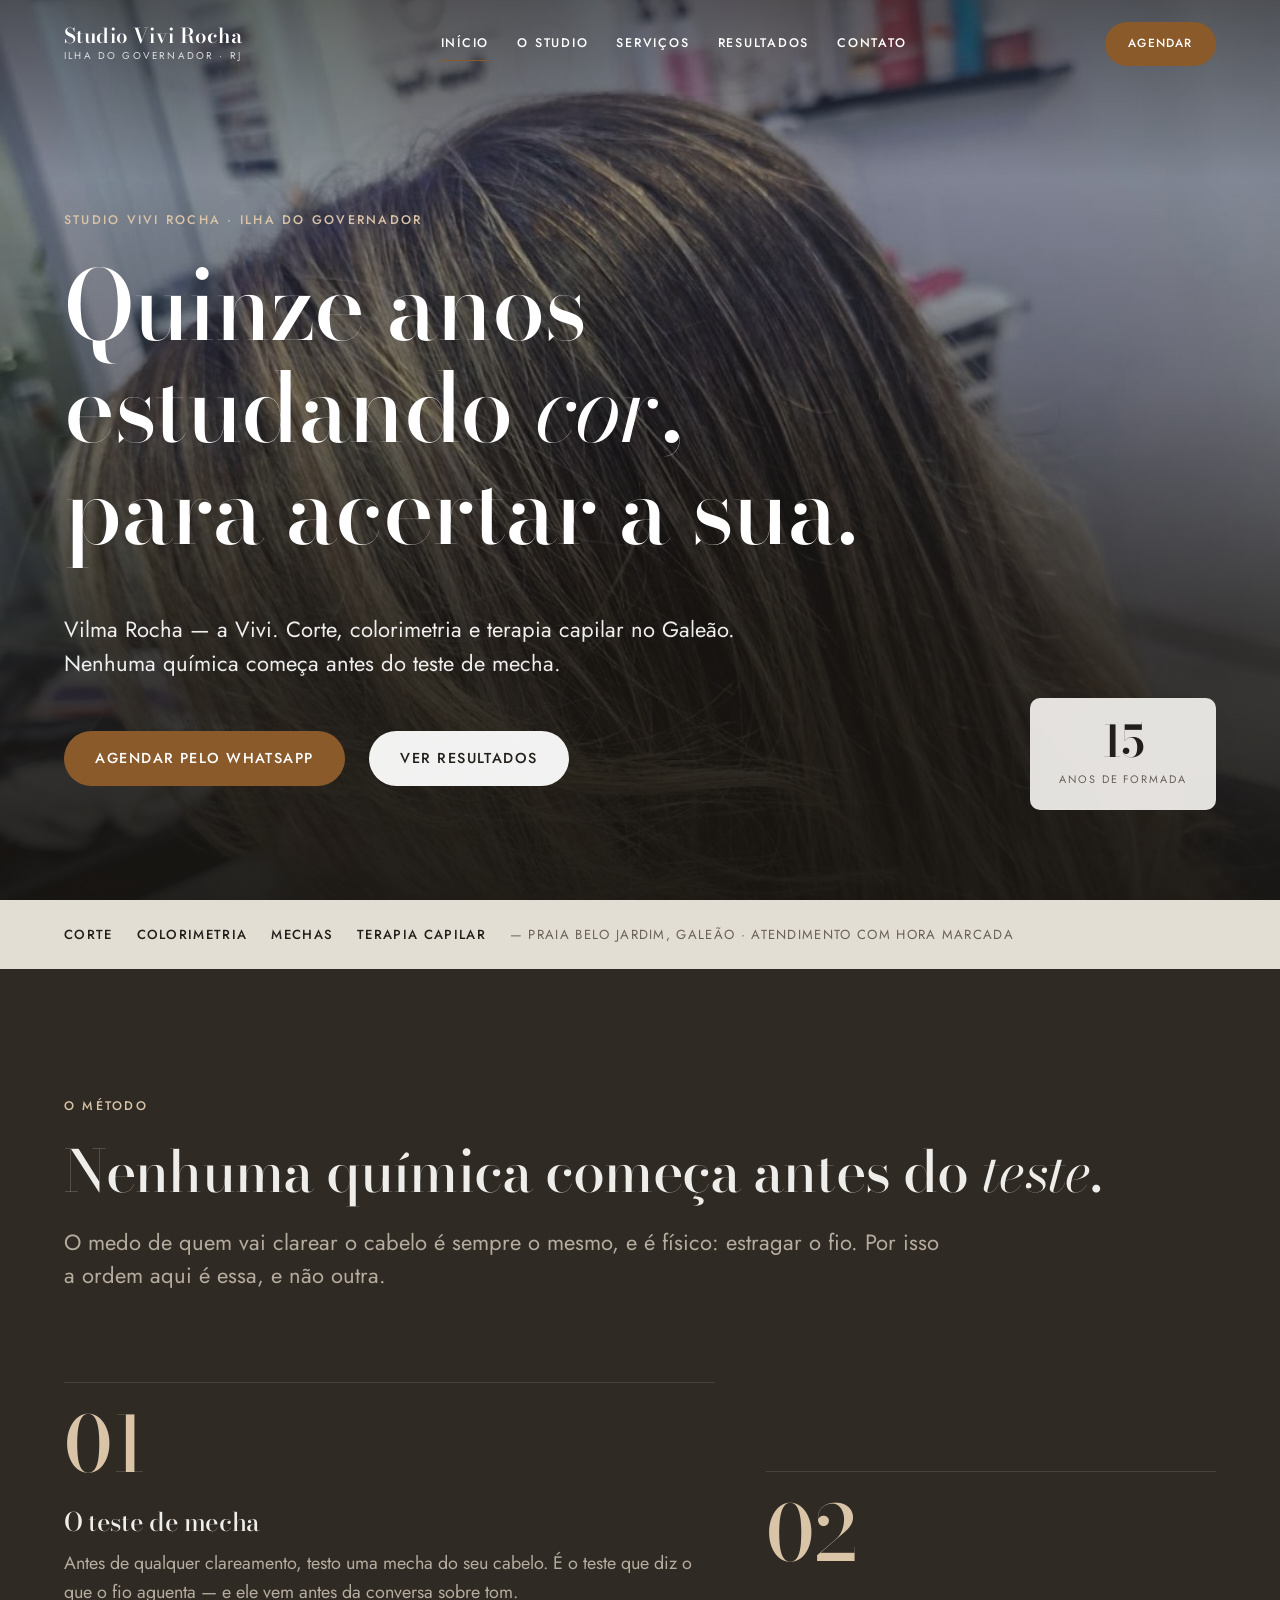
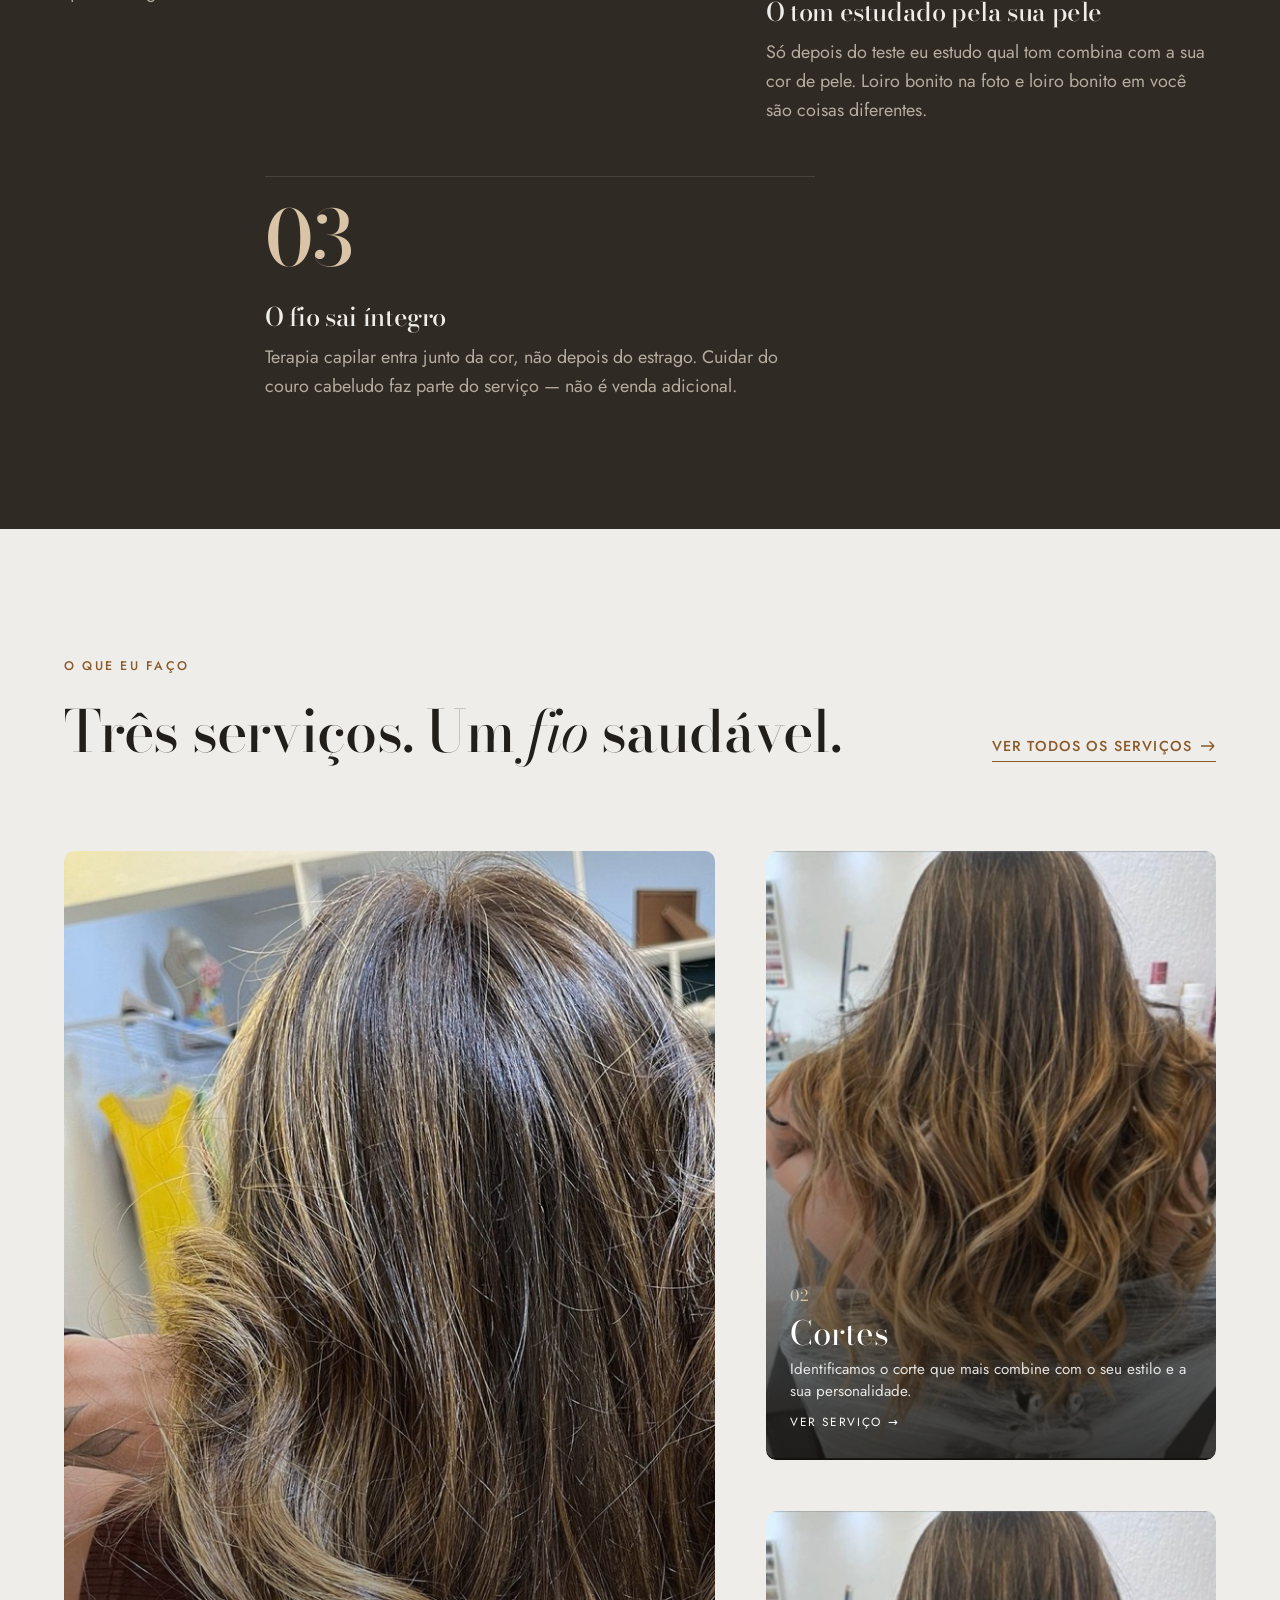
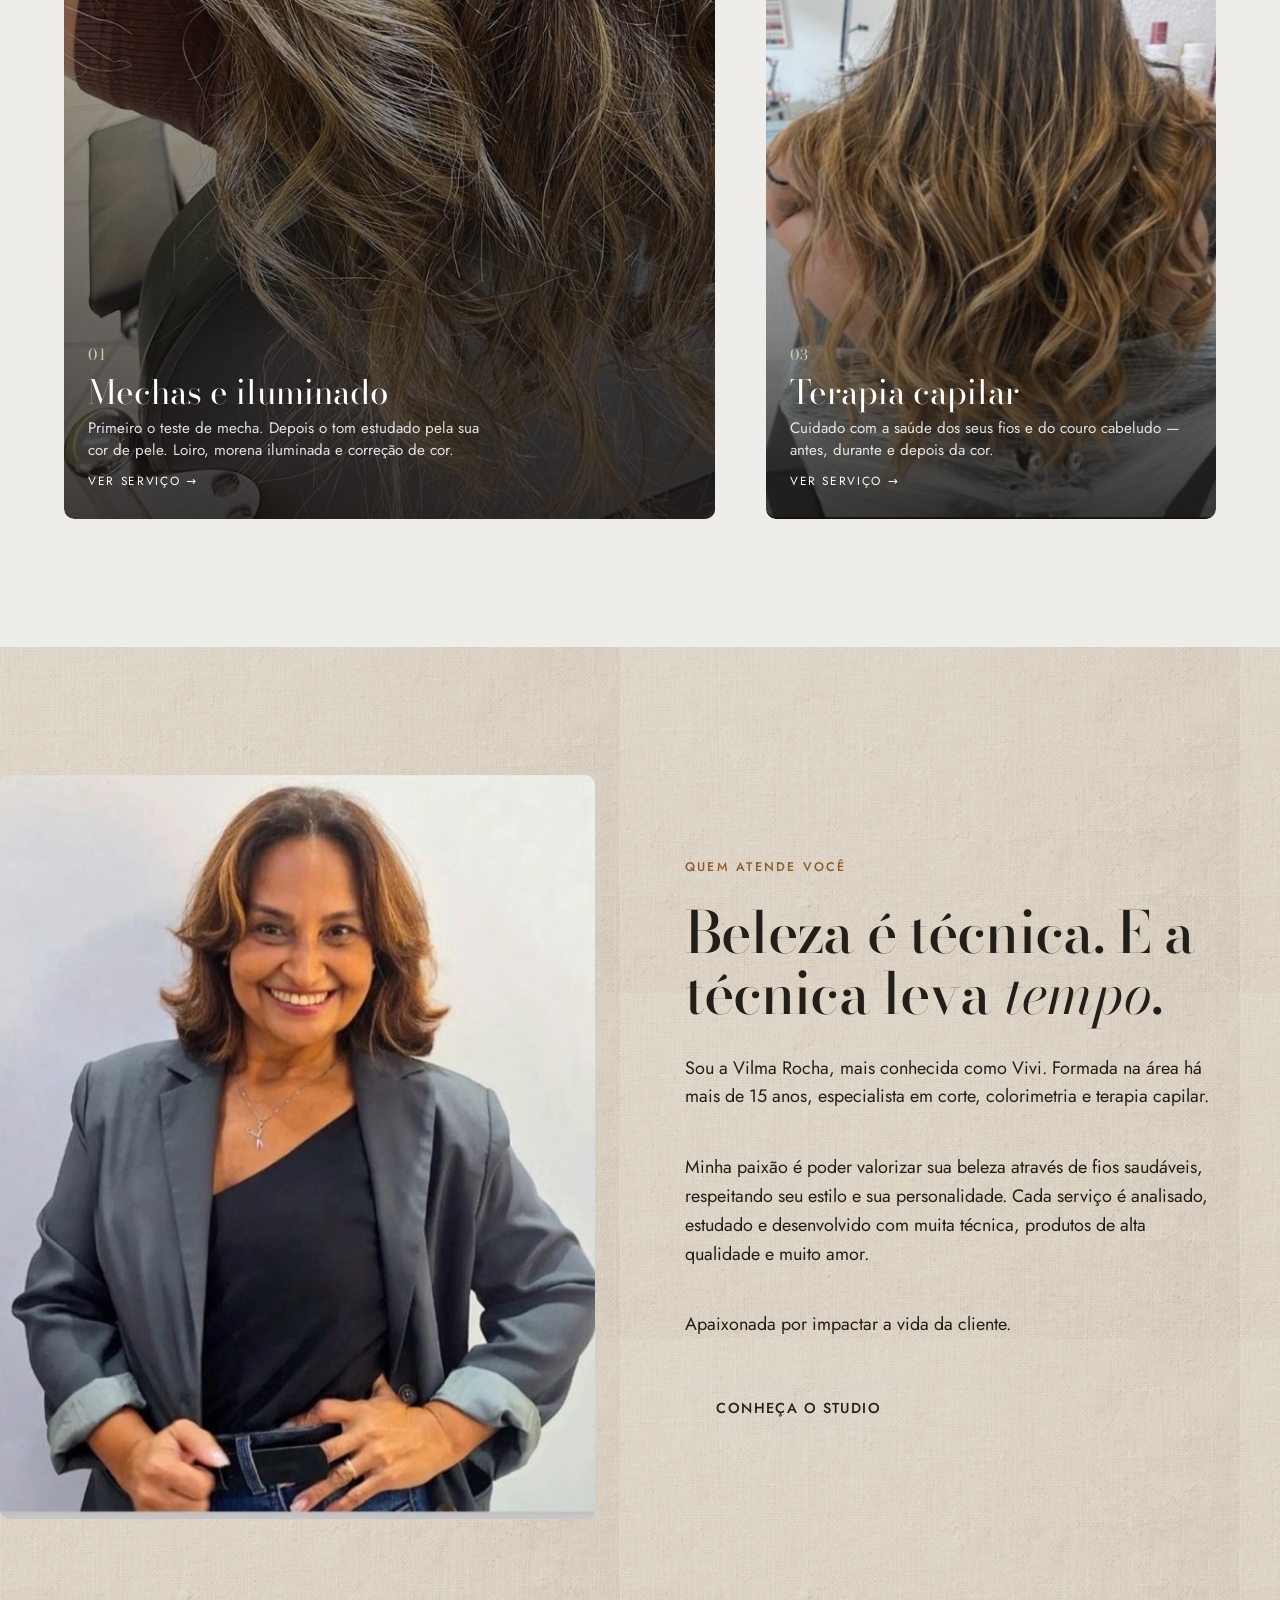
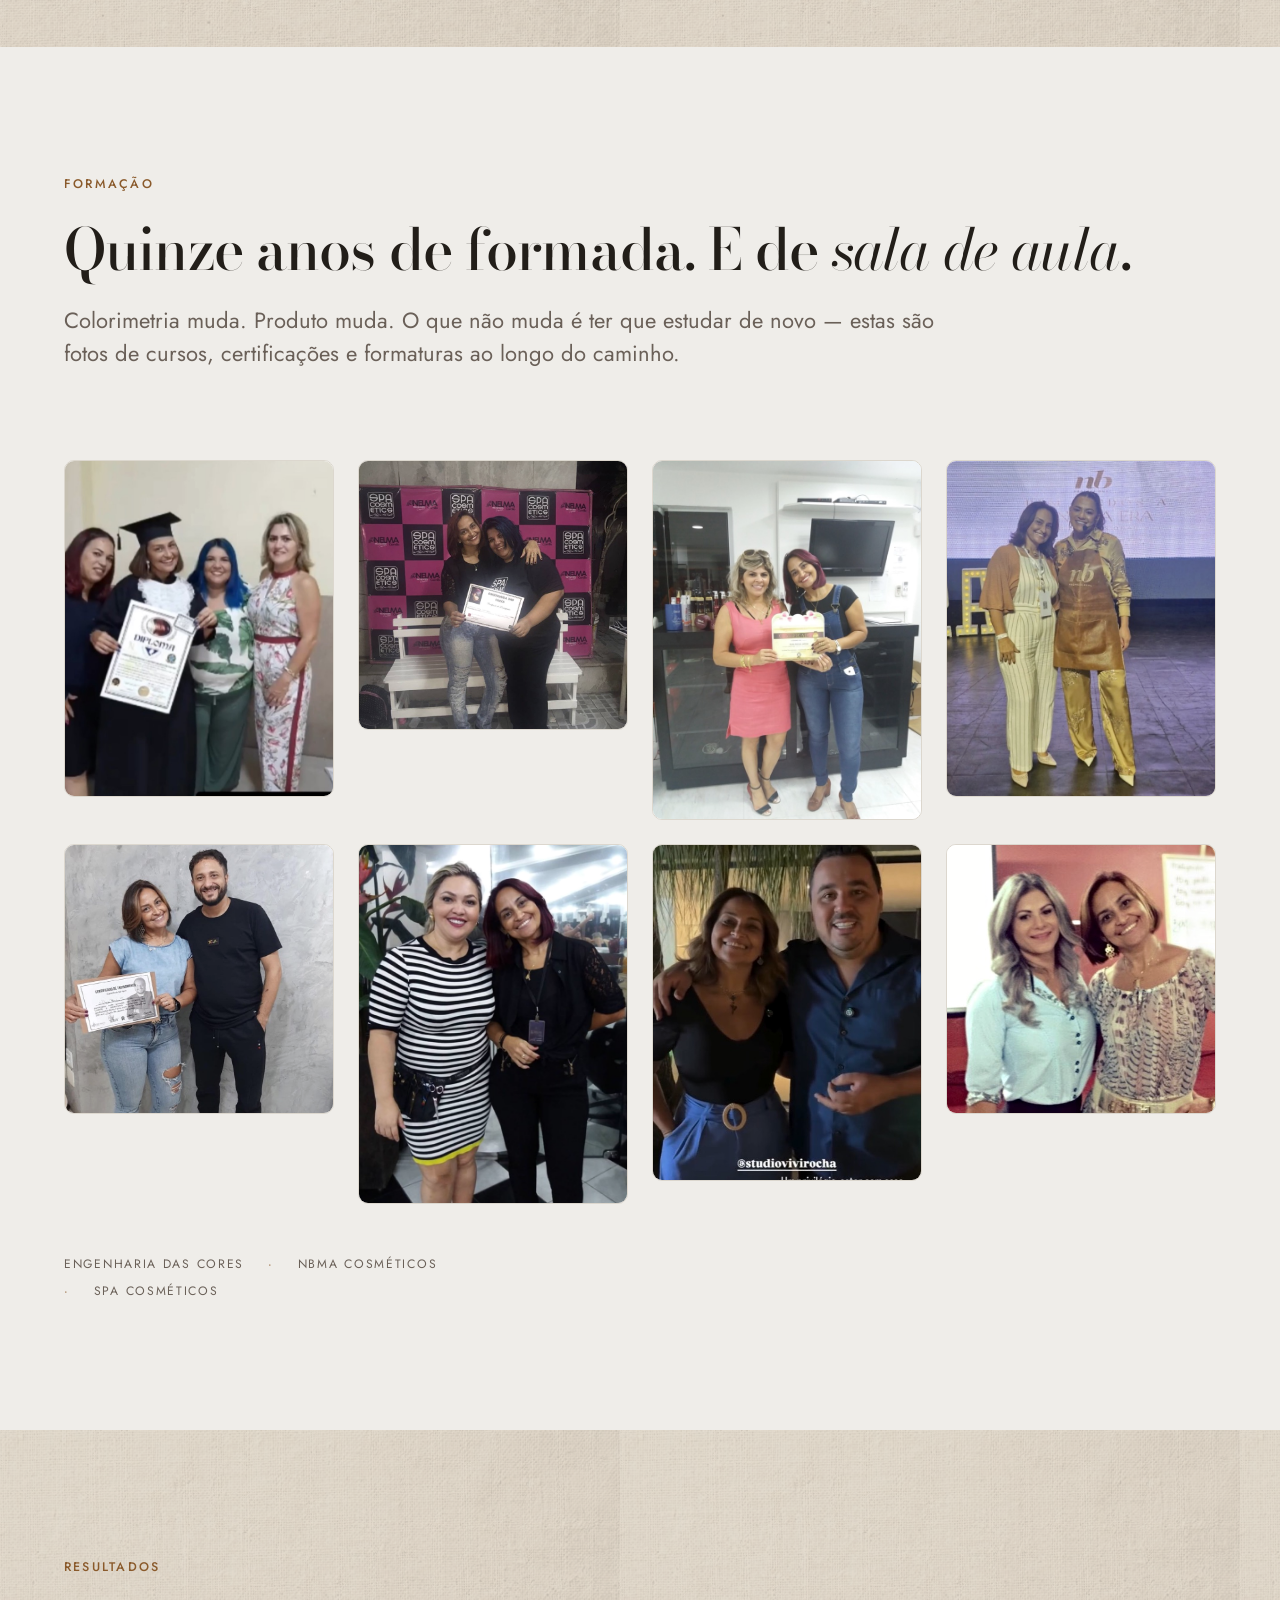
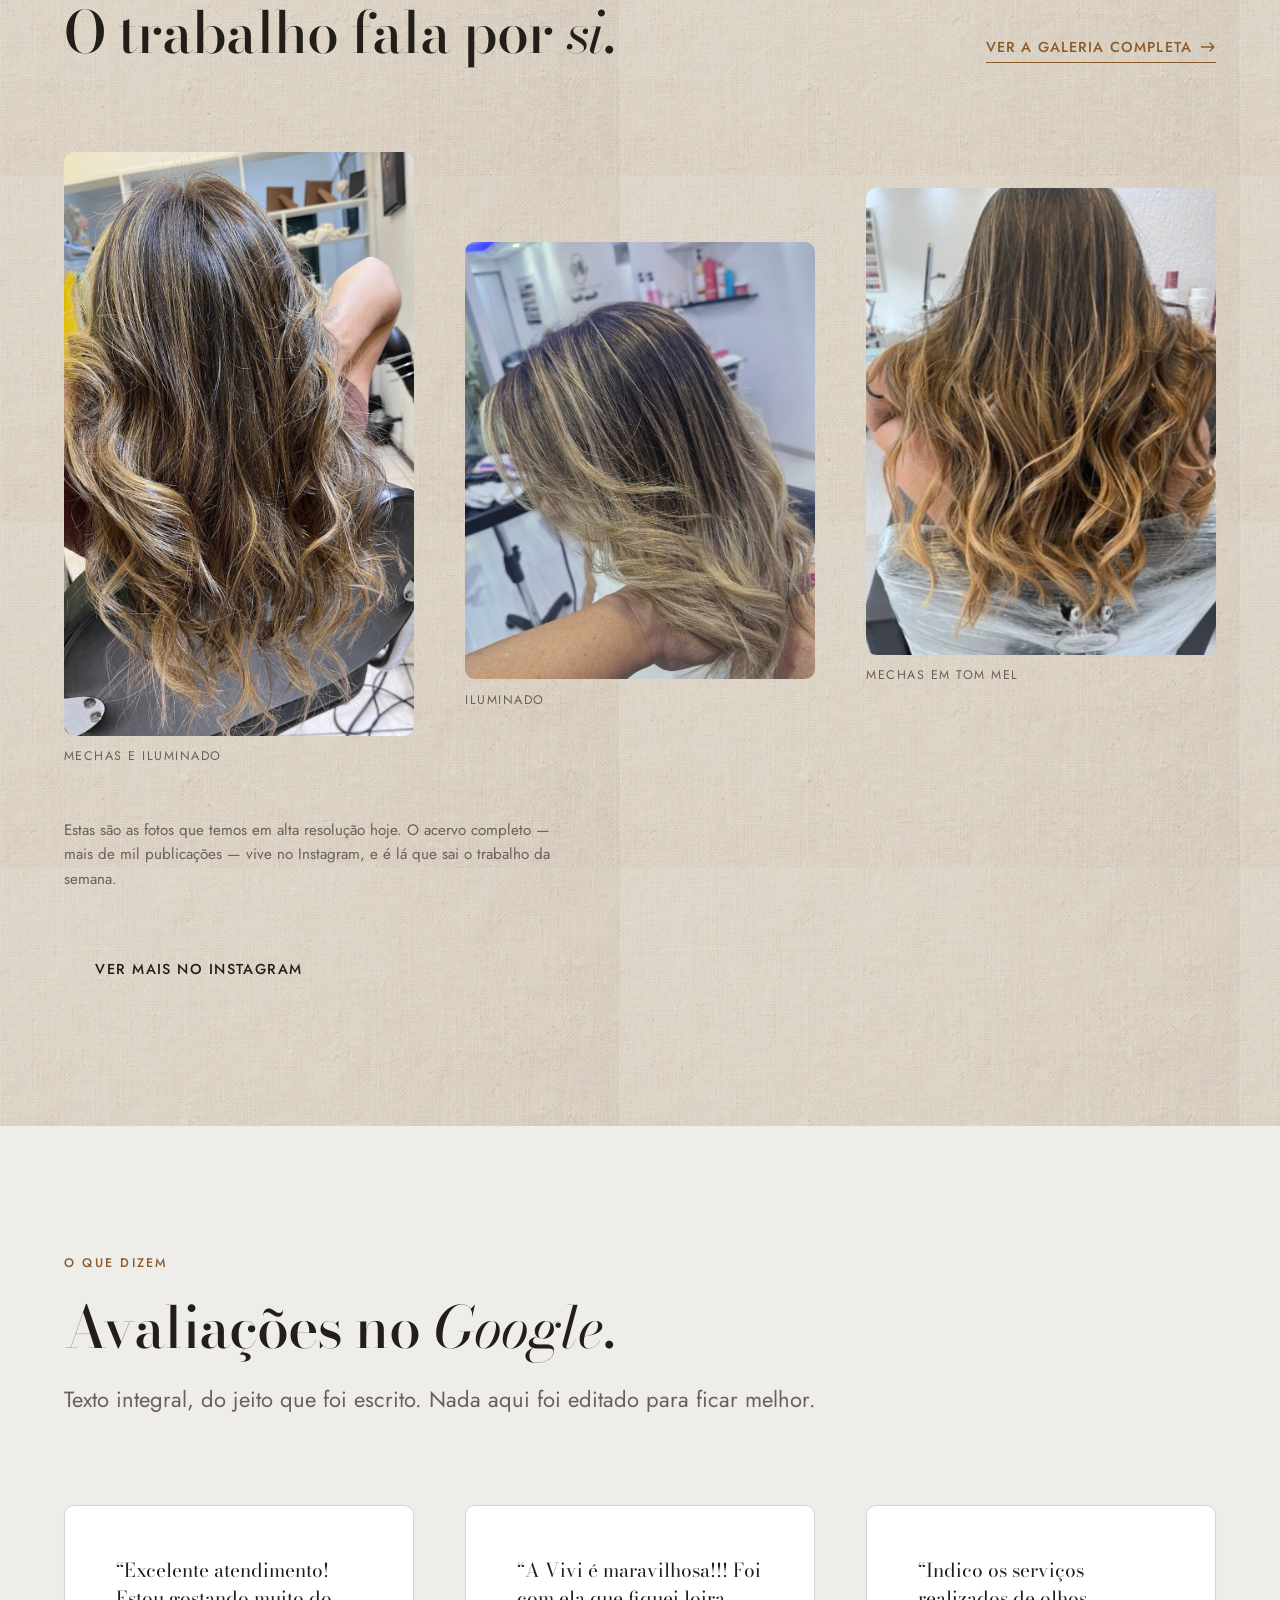
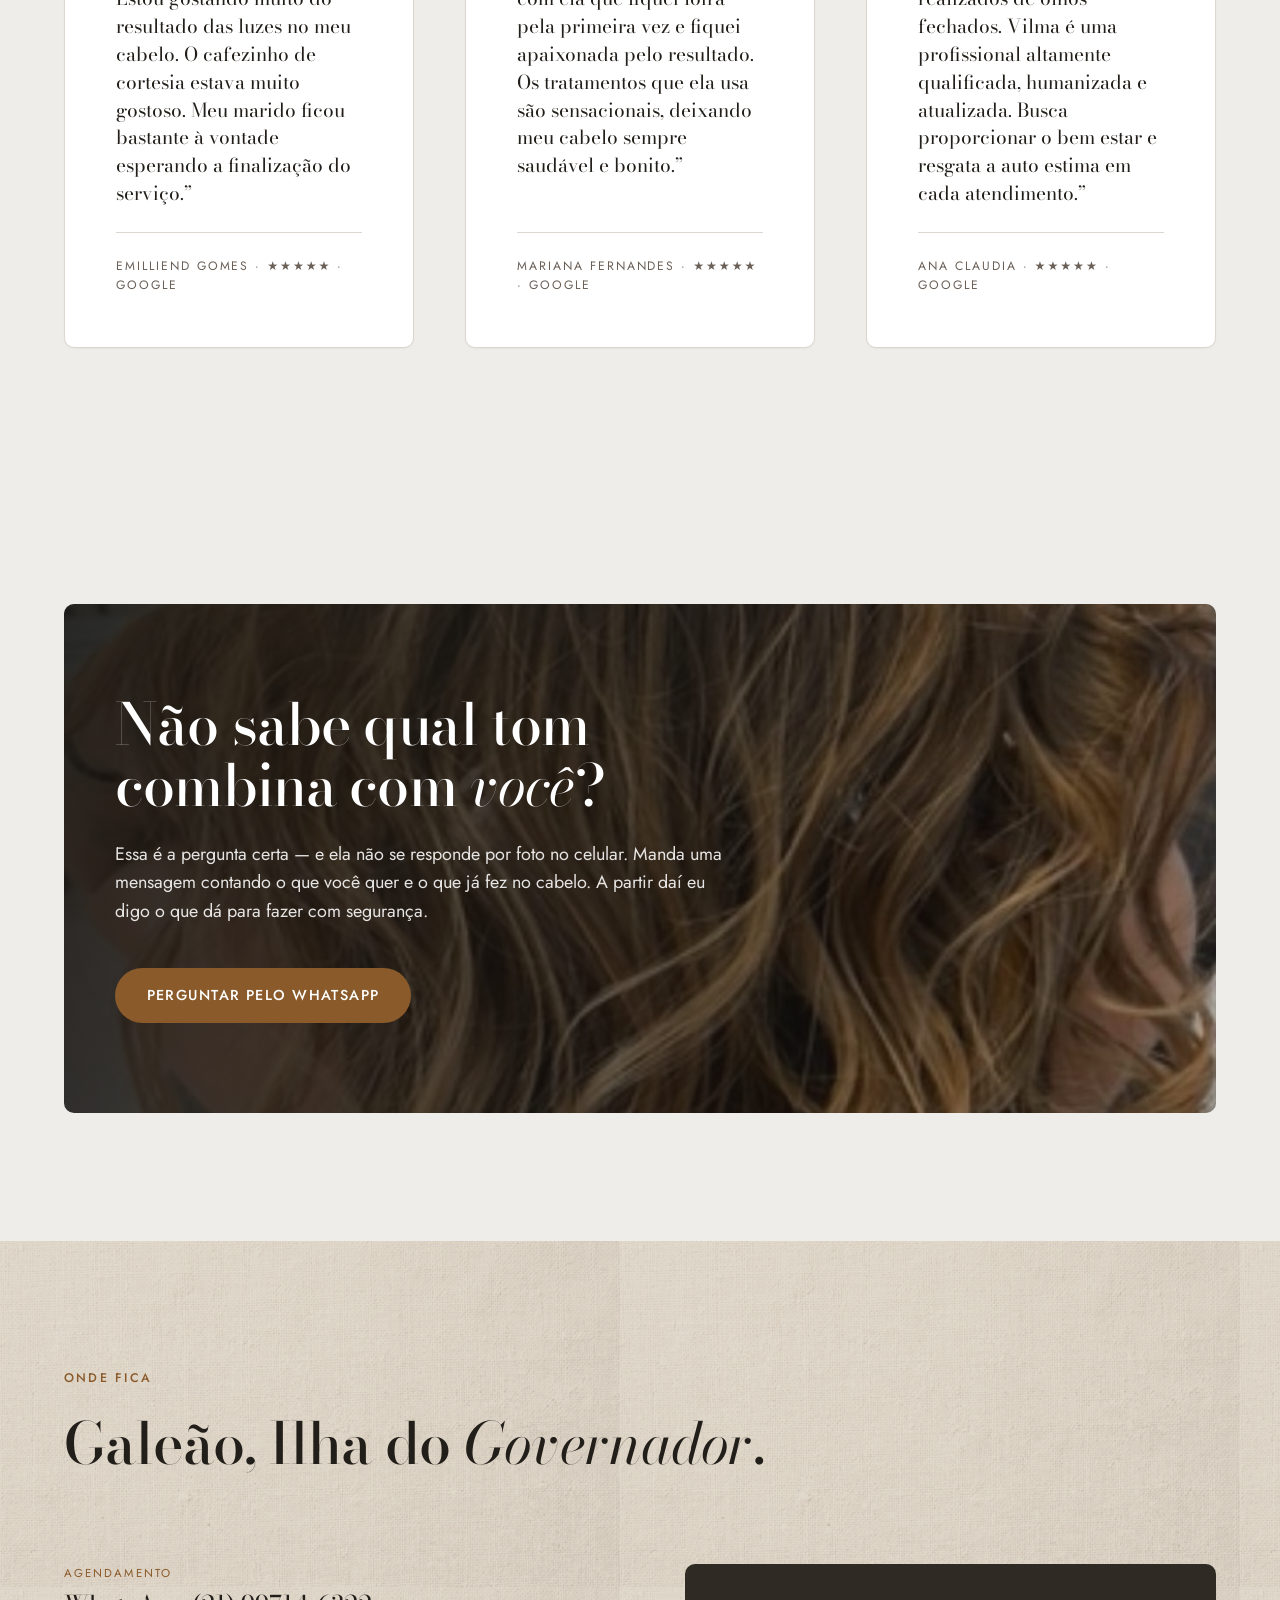
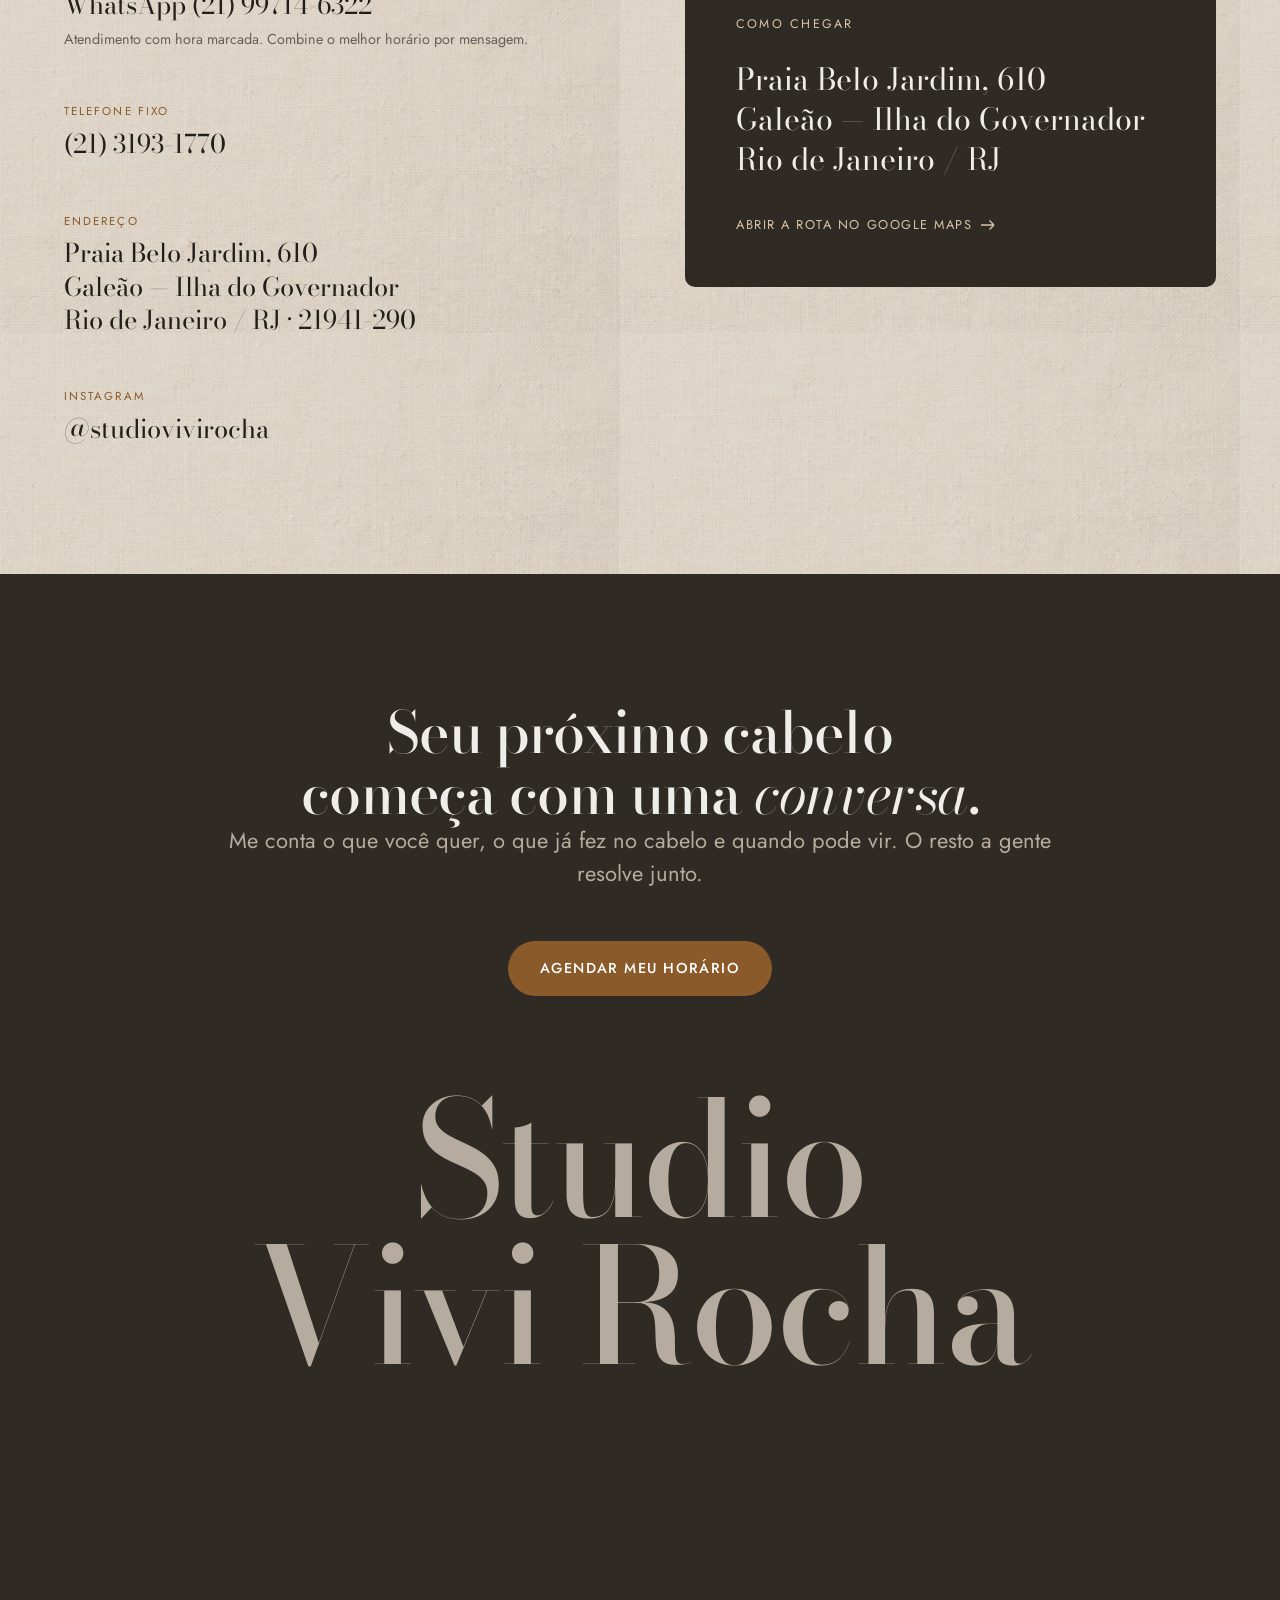
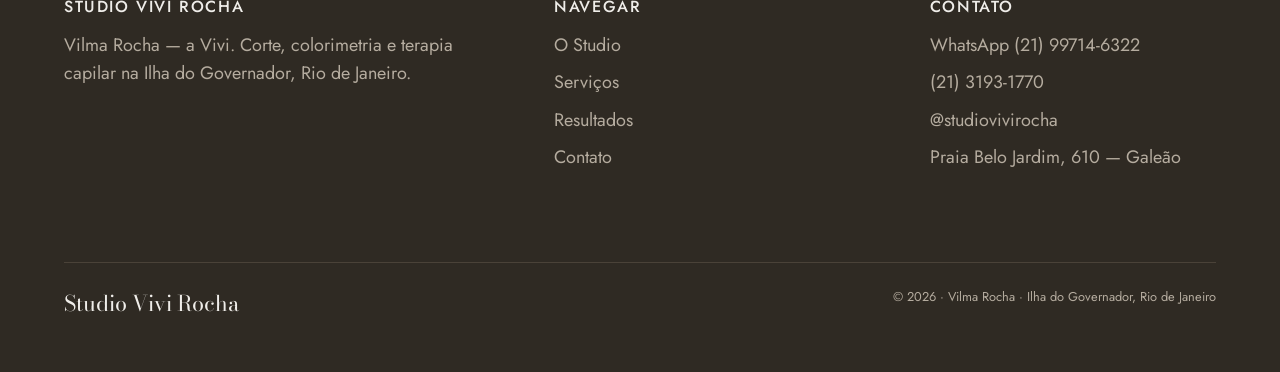
==== index.html @ e12a4ca5 "Site do Studio Vivi Rocha Site multipágina para Vilma "Vivi" Rocha, cabeleireira na Ilha do Governad" ====
<!DOCTYPE html>
<html lang="pt-BR">
<head>
<meta charset="utf-8">
<meta name="viewport" content="width=device-width, initial-scale=1">
<meta name="robots" content="noindex, nofollow"><!-- PRÉVIA: remover quando o endereço for confirmado e o domínio final estiver de pé -->
<title>Studio Vivi Rocha — Cabeleireira na Ilha do Governador, Rio de Janeiro</title>
<meta name="description" content="Vilma Rocha, a Vivi: quinze anos em corte, colorimetria e terapia capilar no Galeão, Ilha do Governador. Nenhuma química começa antes do teste de mecha. Agende pelo WhatsApp.">
<link rel="canonical" href="https://studiovivirocha.com.br/">

<meta property="og:type" content="website">
<meta property="og:locale" content="pt_BR">
<meta property="og:site_name" content="Studio Vivi Rocha">
<meta property="og:title" content="Studio Vivi Rocha — Cabeleireira na Ilha do Governador">
<meta property="og:description" content="Quinze anos estudando cor, para acertar a sua. Corte, colorimetria e terapia capilar no Galeão.">
<meta property="og:url" content="https://studiovivirocha.com.br/">
<meta property="og:image" content="https://studiovivirocha.com.br/assets/img/trabalhos/b.jpg">
<meta name="twitter:card" content="summary_large_image">
<meta name="twitter:title" content="Studio Vivi Rocha — Cabeleireira na Ilha do Governador">
<meta name="twitter:description" content="Quinze anos estudando cor, para acertar a sua.">
<meta name="twitter:image" content="https://studiovivirocha.com.br/assets/img/trabalhos/b.jpg">
<meta name="theme-color" content="#EFEDE9">

<link rel="preconnect" href="https://fonts.googleapis.com">
<link rel="preconnect" href="https://fonts.gstatic.com" crossorigin>
<link rel="stylesheet" href="assets/css/style.css">

<script type="application/ld+json">
{
  "@context": "https://schema.org",
  "@type": "HairSalon",
  "name": "Studio Vivi Rocha",
  "alternateName": "Vilma Rocha Cabeleireira",
  "url": "https://studiovivirocha.com.br/",
  "image": "https://studiovivirocha.com.br/assets/img/trabalhos/b.jpg",
  "telephone": "+5521997146322",
  "priceRange": "$$",
  "address": {
    "@type": "PostalAddress",
    "streetAddress": "Praia Belo Jardim, 610",
    "addressLocality": "Galeão, Ilha do Governador",
    "addressRegion": "RJ",
    "postalCode": "21941-290",
    "addressCountry": "BR"
  },
  "areaServed": { "@type": "Place", "name": "Ilha do Governador, Rio de Janeiro" },
  "sameAs": [
    "https://www.instagram.com/studiovivirocha/",
    "https://www.facebook.com/vilmajardim03/"
  ],
  "founder": {
    "@type": "Person",
    "name": "Vilma Rocha",
    "alternateName": "Vivi Rocha",
    "jobTitle": "Cabeleireira",
    "knowsAbout": ["Colorimetria", "Mechas", "Corte de cabelo", "Terapia capilar"]
  },
  "makesOffer": [
    { "@type": "Offer", "itemOffered": { "@type": "Service", "name": "Mechas e iluminado" } },
    { "@type": "Offer", "itemOffered": { "@type": "Service", "name": "Cortes" } },
    { "@type": "Offer", "itemOffered": { "@type": "Service", "name": "Terapia capilar" } }
  ]
}
</script>
</head>
<body class="tem-hero">
<a class="pular-para-conteudo" href="#conteudo">Pular para o conteúdo</a>

<!-- ===== HEADER — transparente sobre o hero, sólido no scroll ===== -->
<header class="cabecalho" id="cabecalho">
  <div class="cabecalho__interno">
    <a class="marca" href="index.html">
      <span class="marca__nome">Studio Vivi Rocha</span>
      <span class="marca__local">Ilha do Governador · RJ</span>
    </a>
    <nav class="menu" aria-label="Principal">
      <a class="menu__link" href="index.html" aria-current="page">Início</a>
      <a class="menu__link" href="sobre.html">O Studio</a>
      <a class="menu__link" href="servicos.html">Serviços</a>
      <a class="menu__link" href="resultados.html">Resultados</a>
      <a class="menu__link" href="contato.html">Contato</a>
    </nav>
    <a class="btn btn--primario cabecalho__cta" href="https://wa.me/5521997146322?text=Oi%2C%20Vivi!%20Vim%20pelo%20site%20e%20quero%20agendar%20um%20hor%C3%A1rio." target="_blank" rel="noopener" data-agendar>Agendar</a>
    <button class="hamburguer" id="hamburguer" aria-expanded="false" aria-controls="painel" aria-label="Abrir menu">
      <span></span><span></span><span></span>
    </button>
  </div>
</header>

<div class="painel" id="painel" hidden>
  <nav class="painel__nav" aria-label="Menu">
    <a class="painel__link" href="index.html" aria-current="page">Início</a>
    <a class="painel__link" href="sobre.html">O Studio</a>
    <a class="painel__link" href="servicos.html">Serviços</a>
    <a class="painel__link" href="resultados.html">Resultados</a>
    <a class="painel__link" href="contato.html">Contato</a>
  </nav>
  <div class="painel__rodape">
    <p class="painel__contato">Praia Belo Jardim, 610 — Galeão<br>Ilha do Governador, Rio de Janeiro</p>
    <a class="btn btn--primario" href="https://wa.me/5521997146322?text=Oi%2C%20Vivi!%20Vim%20pelo%20site%20e%20quero%20agendar%20um%20hor%C3%A1rio." target="_blank" rel="noopener" data-agendar>Agendar pelo WhatsApp</a>
  </div>
</div>

<main id="conteudo">

  <!-- ===== 02 · HERO DE SANGRIA TOTAL ===== -->
  <section class="hero">
    <div class="hero__fundo">
      <img src="assets/img/trabalhos/b.jpg" alt="Cabelo com mechas iluminadas feitas no Studio Vivi Rocha" width="1050" height="1400" fetchpriority="high" decoding="async">
    </div>
    <div class="hero__veu" aria-hidden="true"></div>
    <div class="container hero__conteudo">
      <p class="eyebrow rv">Studio Vivi Rocha · Ilha do Governador</p>
      <h1 class="rv rv-d1">Quinze anos estudando <em>cor</em>, para acertar a sua.</h1>
      <p class="hero__sub rv rv-d2">Vilma Rocha — a Vivi. Corte, colorimetria e terapia capilar no Galeão. Nenhuma química começa antes do teste de mecha.</p>
      <div class="acoes rv rv-d3">
        <a class="btn btn--primario" href="https://wa.me/5521997146322?text=Oi%2C%20Vivi!%20Vim%20pelo%20site%20e%20quero%20agendar%20um%20hor%C3%A1rio." target="_blank" rel="noopener" data-agendar>Agendar pelo WhatsApp</a>
        <a class="btn btn--sobre-foto" href="#resultados">Ver resultados</a>
      </div>
    </div>
    <div class="cartao-dado rv rv-d3">
      <div class="cartao-dado__n">15</div>
      <div class="cartao-dado__r">anos de formada</div>
    </div>
  </section>

  <!-- ===== 03 · FAIXA DE CONTEXTO ===== -->
  <div class="faixa">
    <div class="container faixa__interno">
      <span><strong>Corte</strong></span><span><strong>Colorimetria</strong></span>
      <span><strong>Mechas</strong></span><span><strong>Terapia capilar</strong></span>
      <span>— Praia Belo Jardim, Galeão · atendimento com hora marcada</span>
    </div>
  </div>

  <!-- ===== 04 · O MÉTODO — o bloco que só existe neste negócio ===== -->
  <section class="secao secao--dark" id="metodo">
    <div class="container">
      <div class="cabeca-secao">
        <p class="eyebrow rv">O método</p>
        <h2 class="rv rv-d1">Nenhuma química começa antes do <em>teste</em>.</h2>
        <p class="lead rv rv-d2">O medo de quem vai clarear o cabelo é sempre o mesmo, e é físico: estragar o fio. Por isso a ordem aqui é essa, e não outra.</p>
      </div>
      <div class="metodo">
        <div class="metodo__passo rv">
          <span class="metodo__n">01</span>
          <h3>O teste de mecha</h3>
          <p>Antes de qualquer clareamento, testo uma mecha do seu cabelo. É o teste que diz o que o fio aguenta — e ele vem antes da conversa sobre tom.</p>
        </div>
        <div class="metodo__passo rv rv-d1">
          <span class="metodo__n">02</span>
          <h3>O tom estudado pela sua pele</h3>
          <p>Só depois do teste eu estudo qual tom combina com a sua cor de pele. Loiro bonito na foto e loiro bonito em você são coisas diferentes.</p>
        </div>
        <div class="metodo__passo rv rv-d2">
          <span class="metodo__n">03</span>
          <h3>O fio sai íntegro</h3>
          <p>Terapia capilar entra junto da cor, não depois do estrago. Cuidar do couro cabeludo faz parte do serviço — não é venda adicional.</p>
        </div>
      </div>
    </div>
  </section>

  <!-- ===== 05 · SERVIÇOS — mosaico assimétrico ===== -->
  <section class="secao" id="servicos">
    <div class="container">
      <div class="cabeca-secao cabeca-secao--com-acao">
        <p class="eyebrow rv">O que eu faço</p>
        <h2 class="rv rv-d1">Três serviços. Um <em>fio</em> saudável.</h2>
        <div class="cabeca-secao__acao rv rv-d2">
          <a class="link-seta" href="servicos.html">Ver todos os serviços
            <svg width="16" height="12" viewBox="0 0 16 12" fill="none" aria-hidden="true"><path d="M1 6h13m0 0L9.5 1.5M14 6l-4.5 4.5" stroke="currentColor" stroke-width="1.4"/></svg>
          </a>
        </div>
      </div>

      <div class="mosaico">
        <div class="mosaico__item rv">
          <a class="cartao" href="servicos/mechas.html">
            <div class="moldura moldura--clicavel">
              <img src="assets/img/trabalhos/a.jpg" alt="Mechas loiras iluminadas em cabelo ondulado" width="1050" height="1400" loading="lazy" decoding="async">
            </div>
            <div class="cartao__texto">
              <span class="cartao__n">01</span>
              <span class="cartao__titulo">Mechas e iluminado</span>
              <span class="cartao__desc">Primeiro o teste de mecha. Depois o tom estudado pela sua cor de pele. Loiro, morena iluminada e correção de cor.</span>
              <span class="cartao__cta">Ver serviço →</span>
            </div>
          </a>
        </div>
        <div class="mosaico__item rv rv-d1">
          <a class="cartao" href="servicos/cortes.html">
            <div class="moldura moldura--clicavel">
              <img src="assets/img/trabalhos/c.jpg" alt="Corte com movimento em cabelo iluminado" width="1036" height="1400" loading="lazy" decoding="async">
            </div>
            <div class="cartao__texto">
              <span class="cartao__n">02</span>
              <span class="cartao__titulo">Cortes</span>
              <span class="cartao__desc">Identificamos o corte que mais combine com o seu estilo e a sua personalidade.</span>
              <span class="cartao__cta">Ver serviço →</span>
            </div>
          </a>
        </div>
        <div class="mosaico__item rv rv-d2">
          <a class="cartao" href="servicos/terapia-capilar.html">
            <div class="moldura moldura--clicavel">
              <img src="assets/img/trabalhos/c.jpg" alt="Fios saudáveis após terapia capilar" width="1036" height="1400" loading="lazy" decoding="async">
            </div>
            <div class="cartao__texto">
              <span class="cartao__n">03</span>
              <span class="cartao__titulo">Terapia capilar</span>
              <span class="cartao__desc">Cuidado com a saúde dos seus fios e do couro cabeludo — antes, durante e depois da cor.</span>
              <span class="cartao__cta">Ver serviço →</span>
            </div>
          </a>
        </div>
      </div>
    </div>
  </section>

  <!-- ===== 06 · A VIVI ===== -->
  <section class="secao secao--alt" id="sobre">
    <div class="container">
      <div class="editorial editorial--imagem-esq">
        <div class="editorial__midia rv">
          <div class="moldura">
            <img src="assets/img/vivi/retrato.jpg" alt="Vilma Rocha, a Vivi, cabeleireira do Studio Vivi Rocha" width="800" height="767" loading="lazy" decoding="async">
          </div>
        </div>
        <div class="editorial__texto rv rv-d1">
          <p class="eyebrow">Quem atende você</p>
          <h2>Beleza é técnica. E a técnica leva <em>tempo</em>.</h2>
          <p>Sou a Vilma Rocha, mais conhecida como Vivi. Formada na área há mais de 15 anos, especialista em corte, colorimetria e terapia capilar.</p>
          <p>Minha paixão é poder valorizar sua beleza através de fios saudáveis, respeitando seu estilo e sua personalidade. Cada serviço é analisado, estudado e desenvolvido com muita técnica, produtos de alta qualidade e muito amor.</p>
          <p>Apaixonada por impactar a vida da cliente.</p>
          <div class="acoes">
            <a class="btn btn--secundario" href="sobre.html">Conheça o studio</a>
          </div>
        </div>
      </div>
    </div>
  </section>

  <!-- ===== 07 · A PAREDE DOS CURSOS ===== -->
  <section class="secao" id="formacao">
    <div class="container">
      <div class="cabeca-secao">
        <p class="eyebrow rv">Formação</p>
        <h2 class="rv rv-d1">Quinze anos de formada. E de <em>sala de aula</em>.</h2>
        <p class="lead rv rv-d2">Colorimetria muda. Produto muda. O que não muda é ter que estudar de novo — estas são fotos de cursos, certificações e formaturas ao longo do caminho.</p>
      </div>
      <div class="parede rv">
        <figure><div class="moldura"><img src="assets/img/cursos/formatura.jpg" alt="Vivi Rocha em cerimônia de formatura com beca e diploma" width="828" height="825" loading="lazy" decoding="async"></div></figure>
        <figure><div class="moldura"><img src="assets/img/cursos/nbma.jpg" alt="Vivi Rocha recebendo certificado em curso de cosméticos" width="960" height="960" loading="lazy" decoding="async"></div></figure>
        <figure><div class="moldura"><img src="assets/img/cursos/certificado.jpg" alt="Vivi Rocha com certificado de curso, no salão" width="1200" height="1600" loading="lazy" decoding="async"></div></figure>
        <figure><div class="moldura"><img src="assets/img/cursos/evento-nb.jpg" alt="Vivi Rocha em evento de formação profissional" width="828" height="865" loading="lazy" decoding="async"></div></figure>
        <figure><div class="moldura"><img src="assets/img/cursos/diploma.jpg" alt="Vivi Rocha com diploma de curso técnico" width="828" height="843" loading="lazy" decoding="async"></div></figure>
        <figure><div class="moldura"><img src="assets/img/cursos/bastidor.jpg" alt="Vivi Rocha nos bastidores de um curso de cabelo" width="881" height="960" loading="lazy" decoding="async"></div></figure>
        <figure><div class="moldura"><img src="assets/img/cursos/encontro.jpg" alt="Vivi Rocha em encontro de profissionais da beleza" width="828" height="1488" loading="lazy" decoding="async"></div></figure>
        <figure><div class="moldura"><img src="assets/img/cursos/turma.jpg" alt="Vivi Rocha com colegas de turma em curso de colorimetria" width="666" height="1184" loading="lazy" decoding="async"></div></figure>
      </div>
      <p class="selos rv"><span>Engenharia das Cores</span><span>NBMA Cosméticos</span><span>SPA Cosméticos</span></p>
    </div>
  </section>

  <!-- ===== 08 · RESULTADOS ===== -->
  <section class="secao secao--alt" id="resultados">
    <div class="container">
      <div class="cabeca-secao cabeca-secao--com-acao">
        <p class="eyebrow rv">Resultados</p>
        <h2 class="rv rv-d1">O trabalho fala por <em>si</em>.</h2>
        <div class="cabeca-secao__acao rv rv-d2">
          <a class="link-seta" href="resultados.html">Ver a galeria completa
            <svg width="16" height="12" viewBox="0 0 16 12" fill="none" aria-hidden="true"><path d="M1 6h13m0 0L9.5 1.5M14 6l-4.5 4.5" stroke="currentColor" stroke-width="1.4"/></svg>
          </a>
        </div>
      </div>
      <div class="galeria galeria--tres rv">
        <figure><div class="moldura"><img src="assets/img/trabalhos/a.jpg" alt="Mechas iluminadas com raiz esfumada e pontas claras, feitas no studio" width="1050" height="1400" loading="lazy" decoding="async"></div><figcaption>Mechas e iluminado</figcaption></figure>
        <figure><div class="moldura"><img src="assets/img/trabalhos/b.jpg" alt="Cabelo com transição suave do castanho para o loiro, visto de lado" width="1050" height="1400" loading="lazy" decoding="async"></div><figcaption>Iluminado</figcaption></figure>
        <figure><div class="moldura"><img src="assets/img/trabalhos/c.jpg" alt="Ondulado com mechas em tom mel" width="1036" height="1400" loading="lazy" decoding="async"></div><figcaption>Mechas em tom mel</figcaption></figure>
      </div>
      <p class="nota-galeria rv">Estas são as fotos que temos em alta resolução hoje. O acervo completo — mais de mil publicações — vive no Instagram, e é lá que sai o trabalho da semana.</p>
      <div class="acoes rv" style="margin-top: var(--space-md)">
        <a class="btn btn--secundario" href="https://www.instagram.com/studiovivirocha/" target="_blank" rel="noopener">Ver mais no Instagram</a>
      </div>
    </div>
  </section>

  <!-- ===== 09 · PROVA — avaliações reais do Google, 5 estrelas ===== -->
  <section class="secao" id="avaliacoes">
    <div class="container">
      <div class="cabeca-secao">
        <p class="eyebrow rv">O que dizem</p>
        <h2 class="rv rv-d1">Avaliações no <em>Google</em>.</h2>
        <p class="lead rv rv-d2">Texto integral, do jeito que foi escrito. Nada aqui foi editado para ficar melhor.</p>
      </div>
      <div class="depoimentos">
        <article class="depoimento rv">
          <p class="depoimento__texto">“Excelente atendimento! Estou gostando muito do resultado das luzes no meu cabelo. O cafezinho de cortesia estava muito gostoso. Meu marido ficou bastante à vontade esperando a finalização do serviço.”</p>
          <p class="depoimento__autor">Emilliend Gomes · ★★★★★ · Google</p>
        </article>
        <article class="depoimento rv rv-d1">
          <p class="depoimento__texto">“A Vivi é maravilhosa!!! Foi com ela que fiquei loira pela primeira vez e fiquei apaixonada pelo resultado. Os tratamentos que ela usa são sensacionais, deixando meu cabelo sempre saudável e bonito.”</p>
          <p class="depoimento__autor">Mariana Fernandes · ★★★★★ · Google</p>
        </article>
        <article class="depoimento rv rv-d2">
          <p class="depoimento__texto">“Indico os serviços realizados de olhos fechados. Vilma é uma profissional altamente qualificada, humanizada e atualizada. Busca proporcionar o bem estar e resgata a auto estima em cada atendimento.”</p>
          <p class="depoimento__autor">Ana Claudia · ★★★★★ · Google</p>
        </article>
      </div>
    </div>
  </section>

  <!-- ===== 10 · BANNER DE OBJEÇÃO ===== -->
  <section class="secao">
    <div class="container">
      <div class="objecao rv">
        <div class="objecao__fundo" aria-hidden="true">
          <img src="assets/img/trabalhos/c.jpg" alt="" width="1036" height="1400" loading="lazy" decoding="async">
        </div>
        <div class="objecao__conteudo">
          <h2>Não sabe qual tom combina com <em>você</em>?</h2>
          <p>Essa é a pergunta certa — e ela não se responde por foto no celular. Manda uma mensagem contando o que você quer e o que já fez no cabelo. A partir daí eu digo o que dá para fazer com segurança.</p>
          <div class="acoes">
            <a class="btn btn--primario" href="https://wa.me/5521997146322?text=Oi%2C%20Vivi!%20N%C3%A3o%20sei%20qual%20tom%20combina%20comigo.%20Pode%20me%20ajudar%3F" target="_blank" rel="noopener" data-agendar>Perguntar pelo WhatsApp</a>
          </div>
        </div>
      </div>
    </div>
  </section>

  <!-- ===== 11 · CONTATO — fácil e à vista ===== -->
  <section class="secao secao--alt" id="contato">
    <div class="container">
      <div class="cabeca-secao">
        <p class="eyebrow rv">Onde fica</p>
        <h2 class="rv rv-d1">Galeão, Ilha do <em>Governador</em>.</h2>
      </div>
      <div class="contato">
        <div class="contato__blocos rv">
          <div class="contato__bloco">
            <span class="contato__rot">Agendamento</span>
            <span class="contato__val"><a href="https://wa.me/5521997146322?text=Oi%2C%20Vivi!%20Vim%20pelo%20site%20e%20quero%20agendar%20um%20hor%C3%A1rio." target="_blank" rel="noopener" data-agendar>WhatsApp (21) 99714-6322</a></span>
            <span class="contato__obs">Atendimento com hora marcada. Combine o melhor horário por mensagem.</span>
          </div>
          <div class="contato__bloco">
            <span class="contato__rot">Telefone fixo</span>
            <span class="contato__val"><a href="tel:+552131931770">(21) 3193-1770</a></span>
          </div>
          <div class="contato__bloco">
            <!-- ⚠️ ENDEREÇO A CONFIRMAR COM A VIVI — fonte de 2019 -->
            <span class="contato__rot">Endereço</span>
            <span class="contato__val">Praia Belo Jardim, 610<br>Galeão — Ilha do Governador<br>Rio de Janeiro / RJ · 21941-290</span>
          </div>
          <div class="contato__bloco">
            <span class="contato__rot">Instagram</span>
            <span class="contato__val"><a href="https://www.instagram.com/studiovivirocha/" target="_blank" rel="noopener">@studiovivirocha</a></span>
          </div>
        </div>
        <div class="rv rv-d1">
          <a class="cartao-local" href="https://www.google.com/maps/search/?api=1&amp;query=Praia+Belo+Jardim+610+Galeao+Ilha+do+Governador+Rio+de+Janeiro" target="_blank" rel="noopener">
            <span class="cartao-local__rot">Como chegar</span>
            <span class="cartao-local__end">Praia Belo Jardim, 610<br>Galeão — Ilha do Governador<br>Rio de Janeiro / RJ</span>
            <span class="cartao-local__cta">Abrir a rota no Google Maps
              <svg width="16" height="12" viewBox="0 0 16 12" fill="none" aria-hidden="true"><path d="M1 6h13m0 0L9.5 1.5M14 6l-4.5 4.5" stroke="currentColor" stroke-width="1.4"/></svg>
            </span>
          </a>
        </div>
      </div>
    </div>
  </section>

  <!-- ===== 12 · FECHAMENTO DE MARCA ===== -->
  <section class="secao secao--dark fechamento">
    <div class="container">
      <h2 class="rv">Seu próximo cabelo começa com uma <em>conversa</em>.</h2>
      <p class="lead rv rv-d1" style="margin-inline:auto">Me conta o que você quer, o que já fez no cabelo e quando pode vir. O resto a gente resolve junto.</p>
      <div class="acoes rv rv-d2" style="margin-top:var(--space-md)">
        <a class="btn btn--primario" href="https://wa.me/5521997146322?text=Oi%2C%20Vivi!%20Vim%20pelo%20site%20e%20quero%20agendar%20um%20hor%C3%A1rio." target="_blank" rel="noopener" data-agendar>Agendar meu horário</a>
      </div>
      <p class="wordmark rv rv-d3">Studio Vivi Rocha</p>
    </div>
  </section>
</main>

<footer class="rodape">
  <div class="container">
    <div class="rodape__grade">
      <div>
        <h3>Studio Vivi Rocha</h3>
        <p>Vilma Rocha — a Vivi. Corte, colorimetria e terapia capilar na Ilha do Governador, Rio de Janeiro.</p>
      </div>
      <div>
        <h3>Navegar</h3>
        <ul>
          <li><a href="sobre.html">O Studio</a></li>
          <li><a href="servicos.html">Serviços</a></li>
          <li><a href="resultados.html">Resultados</a></li>
          <li><a href="contato.html">Contato</a></li>
        </ul>
      </div>
      <div>
        <h3>Contato</h3>
        <ul>
          <li><a href="https://wa.me/5521997146322" target="_blank" rel="noopener">WhatsApp (21) 99714-6322</a></li>
          <li><a href="tel:+552131931770">(21) 3193-1770</a></li>
          <li><a href="https://www.instagram.com/studiovivirocha/" target="_blank" rel="noopener">@studiovivirocha</a></li>
          <li>Praia Belo Jardim, 610 — Galeão</li>
        </ul>
      </div>
    </div>
    <div class="rodape__base">
      <span class="rodape__marca">Studio Vivi Rocha</span>
      <span>© 2026 · Vilma Rocha · Ilha do Governador, Rio de Janeiro</span>
    </div>
  </div>
</footer>

<!-- Barra de ação mobile — a função do botão flutuante, sem o círculo verde -->
<div class="barra-acao" id="barra-acao">
  <div class="barra-acao__texto">
    <span class="barra-acao__titulo">Studio Vivi Rocha</span>
    <span class="barra-acao__linha">Hora marcada · Galeão</span>
  </div>
  <a class="btn btn--primario" href="https://wa.me/5521997146322?text=Oi%2C%20Vivi!%20Vim%20pelo%20site%20e%20quero%20agendar%20um%20hor%C3%A1rio." target="_blank" rel="noopener" data-agendar>Agendar</a>
</div>

<script src="assets/js/main.js" defer></script>
</body>
</html>
---- assets/css/style.css ----
/* ==========================================================================
   STUDIO VIVI ROCHA — sistema visual
   Vilma "Vivi" Rocha · Ilha do Governador, Rio de Janeiro
   Blueprint: _ai/projects/studio-vivi-rocha/blueprint.md
   Um arquivo, cinco seções. (Desvio do blueprint: cinco arquivos = cinco
   requisições bloqueantes no celular, que é de onde vem o tráfego dela.)
   1. TOKENS  2. BASE  3. LAYOUT  4. COMPONENTES  5. SEÇÕES
   ========================================================================== */

@import url('https://fonts.googleapis.com/css2?family=Bodoni+Moda:ital,opsz,wght@0,6..96,400..700;1,6..96,400..600&family=Jost:ital,wght@0,300..600;1,400&display=swap');

/* ==========================================================================
   1. TOKENS
   Paleta medida do site atual dela (#E6E5E1 fundo / #564E43 superfície).
   Acento tirado do que ela produz: o mel do cabelo iluminado. Uma cor de ação.
   ========================================================================== */
:root {
  /* cor */
  --bg:           #EFEDE9;
  --surface:      #FFFFFF;
  --surface-alt:  #E3DED4;
  --surface-dark: #2F2A23;
  --border:       #DCD7CE;
  --border-dark:  #4A4238;

  --text:         #221E19;
  --text-muted:   #6A6058;
  --text-on-dark: #EFEDE9;
  --muted-on-dark:#B5AC9F;

  --accent:       #8A5A2B;
  --accent-hover: #6F4720;
  --accent-soft:  #D9C4A8;

  /* tipografia */
  --font-display: 'Bodoni Moda', 'Playfair Display', Georgia, serif;
  --font-body:    'Jost', 'Inter', system-ui, -apple-system, 'Segoe UI', sans-serif;

  --fs-hero:    clamp(2.75rem, 7.5vw, 6.5rem);
  --fs-section: clamp(2rem, 4.5vw, 4rem);
  --fs-sub:     clamp(1.25rem, 2vw, 1.75rem);
  --fs-body:    clamp(1rem, 0.4vw + 0.95rem, 1.125rem);
  --fs-lead:    clamp(1.0625rem, 1vw + 0.85rem, 1.375rem);
  --fs-label:   0.78rem;
  --fs-numeral: clamp(3rem, 6vw, 5.5rem);

  /* espaço — grade de 8px, respiro generoso */
  --space-xs: clamp(0.5rem, 1vw, 0.75rem);
  --space-sm: clamp(1rem, 2vw, 1.5rem);
  --space-md: clamp(2rem, 4vw, 3.5rem);
  --space-lg: clamp(4rem, 7vw, 7rem);
  --space-xl: clamp(6rem, 10vw, 11rem);

  --container:      1320px;
  --container-text: 68ch;
  --gutter:         clamp(1.25rem, 5vw, 4rem);

  /* forma e movimento */
  --radius:      10px;
  --radius-pill: 999px;
  --ease:        cubic-bezier(0.22, 1, 0.36, 1);
  --dur:         .6s;
  --dur-slow:    1.2s;

  --shadow-rest: 0 1px 2px rgba(34,30,25,.04);
  --shadow-up:   0 18px 48px -24px rgba(34,30,25,.28);

  --header-h: 72px;
}
@media (min-width: 900px) { :root { --header-h: 88px; } }

/* ==========================================================================
   2. BASE
   ========================================================================== */
*, *::before, *::after { box-sizing: border-box; }
html { -webkit-text-size-adjust: 100%; scroll-behavior: smooth; }
@media (prefers-reduced-motion: reduce) { html { scroll-behavior: auto; } }

body {
  margin: 0;
  background: var(--bg);
  color: var(--text);
  font-family: var(--font-body);
  font-size: var(--fs-body);
  font-weight: 400;
  line-height: 1.6;
  -webkit-font-smoothing: antialiased;
  overflow-x: hidden;
}

h1, h2, h3, .display {
  font-family: var(--font-display);
  font-weight: 500;
  line-height: 1.06;
  letter-spacing: -0.015em;
  margin: 0;
  text-wrap: balance;
}
h1 { font-size: var(--fs-hero); }
h2 { font-size: var(--fs-section); }
h3 { font-size: var(--fs-sub); line-height: 1.15; }

/* o recurso de assinatura: UMA palavra em itálico serifado por título */
em, .em { font-style: italic; font-weight: 400; }

p { margin: 0 0 1em; max-width: var(--container-text); }
p:last-child { margin-bottom: 0; }

a { color: var(--accent); text-decoration: none; }
a:hover { color: var(--accent-hover); }

img { max-width: 100%; height: auto; display: block; }

:focus-visible {
  outline: 2px solid var(--accent);
  outline-offset: 3px;
  border-radius: 3px;
}

.pular-para-conteudo {
  position: absolute; left: -9999px; top: 0; z-index: 200;
  background: var(--surface-dark); color: var(--text-on-dark);
  padding: .75rem 1.25rem; border-radius: 0 0 var(--radius) 0;
}
.pular-para-conteudo:focus { left: 0; color: var(--text-on-dark); }

.sr {
  position: absolute; width: 1px; height: 1px; padding: 0; margin: -1px;
  overflow: hidden; clip: rect(0 0 0 0); white-space: nowrap; border: 0;
}

/* ==========================================================================
   3. LAYOUT
   ========================================================================== */
.container {
  width: 100%;
  max-width: var(--container);
  margin-inline: auto;
  padding-inline: var(--gutter);
}
.container--estreito { max-width: 940px; }

/* respiro vertical: piso 96px desktop / 64px mobile (padrão da casa) */
.secao { padding-block: var(--space-xl); position: relative; }
@media (max-width: 640px) { .secao { padding-block: max(64px, var(--space-lg)); } }

/* seção se separa por TROCA DE FUNDO, nunca por linha divisória */
.secao--alt   { background: var(--surface-alt); }
.secao--dark  { background: var(--surface-dark); color: var(--text-on-dark); }
.secao--dark h1, .secao--dark h2, .secao--dark h3 { color: var(--text-on-dark); }
.secao--dark p { color: var(--muted-on-dark); }

.cabeca-secao {
  display: grid;
  gap: var(--space-sm);
  margin-bottom: var(--space-lg);
}
/* "ver tudo" fica na ALTURA DO TÍTULO, não no fim do bloco */
@media (min-width: 860px) {
  .cabeca-secao--com-acao {
    grid-template-columns: 1fr auto;
    align-items: end;
    column-gap: var(--space-md);
  }
  .cabeca-secao--com-acao .cabeca-secao__acao { grid-column: 2; grid-row: 1 / span 2; align-self: end; }
}

.eyebrow {
  font-size: var(--fs-label);
  font-weight: 500;
  letter-spacing: .18em;
  text-transform: uppercase;
  color: var(--accent);
  margin: 0;
}
.secao--dark .eyebrow { color: var(--accent-soft); }

.lead { font-size: var(--fs-lead); color: var(--text-muted); line-height: 1.5; }
.secao--dark .lead { color: var(--muted-on-dark); }

/* ==========================================================================
   4. COMPONENTES
   ========================================================================== */

/* --- botões ------------------------------------------------------------- */
.btn {
  display: inline-flex; align-items: center; justify-content: center; gap: .6rem;
  min-height: 52px; padding: .95rem 1.9rem;
  font-family: var(--font-body); font-size: .9rem; font-weight: 500;
  letter-spacing: .1em; text-transform: uppercase;
  border: 1px solid transparent; border-radius: var(--radius-pill);
  cursor: pointer; text-align: center;
  transition: transform var(--dur) var(--ease), background var(--dur) var(--ease),
              color var(--dur) var(--ease), border-color var(--dur) var(--ease);
}
.btn:hover { transform: translateY(-3px); }
.btn:active { transform: translateY(-1px); }

.btn--primario { background: var(--accent); color: #FFF; }
.btn--primario:hover { background: var(--accent-hover); color: #FFF; }

.btn--secundario { background: transparent; color: var(--text); border-color: var(--border); }
.btn--secundario:hover { border-color: var(--text); color: var(--text); }

.btn--claro { background: transparent; color: var(--text-on-dark); border-color: var(--border-dark); }
.btn--claro:hover { border-color: var(--text-on-dark); color: var(--text-on-dark); }

.btn--sobre-foto { background: rgba(255,255,255,.94); color: var(--text); }
.btn--sobre-foto:hover { background: #FFF; color: var(--text); }

.acoes { display: flex; flex-wrap: wrap; gap: var(--space-sm); }

/* link com seta */
.link-seta {
  display: inline-flex; align-items: center; gap: .5rem;
  font-size: .9rem; font-weight: 500; letter-spacing: .08em; text-transform: uppercase;
  border-bottom: 1px solid currentColor; padding-bottom: 3px;
}
.link-seta svg { transition: transform var(--dur) var(--ease); }
.link-seta:hover svg { transform: translateX(5px); }

/* --- chip --------------------------------------------------------------- */
.chip {
  display: inline-block; padding: .4rem 1rem;
  font-size: var(--fs-label); font-weight: 500;
  letter-spacing: .14em; text-transform: uppercase;
  border-radius: var(--radius-pill);
  background: rgba(255,255,255,.9); color: var(--text);
}

/* --- header ------------------------------------------------------------- */
/* Nenhum elemento antes do header: bloco antes de um header fixo ocupa o
   mesmo y=0 e some por baixo dele. Qualquer faixa vive DENTRO do header.   */
.cabecalho {
  position: fixed; inset: 0 0 auto 0; z-index: 100;
  height: var(--header-h);
  display: flex; align-items: center;
  background: transparent;
  border-bottom: 1px solid transparent;
  transition: background var(--dur) var(--ease), border-color var(--dur) var(--ease),
              backdrop-filter var(--dur) var(--ease);
}
.cabecalho__interno {
  width: 100%; max-width: var(--container); margin-inline: auto;
  padding-inline: var(--gutter);
  display: flex; align-items: center; justify-content: space-between; gap: var(--space-sm);
}
.cabecalho.solido,
body:not(.tem-hero) .cabecalho {
  background: rgba(239,237,233,.88);
  backdrop-filter: blur(14px);
  -webkit-backdrop-filter: blur(14px);
  border-bottom-color: var(--border);
}

.marca { display: flex; flex-direction: column; line-height: 1; text-decoration: none; }
.marca__nome {
  font-family: var(--font-display); font-weight: 600;
  font-size: clamp(1.05rem, 1.6vw, 1.35rem); letter-spacing: .02em;
  color: var(--text);
}
.marca__local {
  font-size: .62rem; font-weight: 400; letter-spacing: .22em;
  text-transform: uppercase; color: var(--text-muted); margin-top: 5px;
}
/* sobre o hero, a marca é clara até o header solidificar */
body.tem-hero .cabecalho:not(.solido) .marca__nome { color: #FFF; }
body.tem-hero .cabecalho:not(.solido) .marca__local { color: rgba(255,255,255,.8); }
body.tem-hero .cabecalho:not(.solido) .menu__link { color: #FFF; }
body.tem-hero .cabecalho:not(.solido) .hamburguer span { background: #FFF; }

.menu { display: none; }
@media (min-width: 1000px) {
  .menu { display: flex; align-items: center; gap: clamp(1.25rem, 2.2vw, 2.25rem); }
}
.menu__link {
  font-size: .78rem; font-weight: 500; letter-spacing: .14em;
  text-transform: uppercase; color: var(--text);
  padding-block: .5rem; position: relative;
  transition: color var(--dur) var(--ease);
}
.menu__link::after {
  content: ''; position: absolute; left: 0; bottom: 0; height: 1px; width: 0;
  background: var(--accent); transition: width var(--dur) var(--ease);
}
.menu__link:hover::after, .menu__link[aria-current="page"]::after { width: 100%; }
.menu__link[aria-current="page"] { color: var(--accent); }

.cabecalho .btn { min-height: 44px; padding: .7rem 1.4rem; font-size: .74rem; }
.cabecalho__cta { display: none; }
@media (min-width: 1000px) { .cabecalho__cta { display: inline-flex; } }

/* hamburguer */
.hamburguer {
  display: inline-flex; flex-direction: column; justify-content: center; gap: 5px;
  width: 44px; height: 44px; padding: 0 10px;
  background: none; border: 0; cursor: pointer;
}
@media (min-width: 1000px) { .hamburguer { display: none; } }
.hamburguer span {
  display: block; height: 1.5px; background: var(--text);
  transition: transform var(--dur) var(--ease), opacity var(--dur) var(--ease), background var(--dur) var(--ease);
}
.hamburguer[aria-expanded="true"] span:nth-child(1) { transform: translateY(6.5px) rotate(45deg); }
.hamburguer[aria-expanded="true"] span:nth-child(2) { opacity: 0; }
.hamburguer[aria-expanded="true"] span:nth-child(3) { transform: translateY(-6.5px) rotate(-45deg); }

/* painel mobile */
.painel {
  position: fixed; inset: 0; z-index: 99;
  background: var(--bg);
  padding: calc(var(--header-h) + var(--space-md)) var(--gutter) var(--space-lg);
  display: flex; flex-direction: column; gap: var(--space-md);
  transform: translateX(100%);
  transition: transform .55s var(--ease);
  overflow-y: auto;
}
.painel.aberto { transform: translateX(0); }
@media (min-width: 1000px) { .painel { display: none; } }
.painel__nav { display: flex; flex-direction: column; }
.painel__link {
  font-family: var(--font-display); font-size: clamp(1.9rem, 8vw, 2.75rem);
  color: var(--text); padding-block: .55rem;
  border-bottom: 1px solid var(--border);
}
.painel__link[aria-current="page"] { color: var(--accent); font-style: italic; }
.painel__rodape { margin-top: auto; display: grid; gap: var(--space-sm); }
.painel__contato { font-size: .95rem; color: var(--text-muted); }

/* --- barra de ação mobile ---------------------------------------------- */
/* O briefing pediu botão flutuante de WhatsApp. O padrão da casa proíbe o
   círculo verde #25D366 no canto. Aqui a função é entregue como barra de
   ação no fluxo, na cor do site.                                           */
.barra-acao {
  position: fixed; inset: auto 0 0 0; z-index: 90;
  background: rgba(47,42,35,.97);
  backdrop-filter: blur(12px); -webkit-backdrop-filter: blur(12px);
  border-top: 1px solid var(--border-dark);
  padding: .6rem var(--gutter) calc(.6rem + env(safe-area-inset-bottom));
  display: grid; grid-template-columns: 1fr auto; align-items: center; gap: var(--space-sm);
  transform: translateY(110%);
  transition: transform .5s var(--ease);
}
.barra-acao.visivel { transform: translateY(0); }
@media (min-width: 1000px) { .barra-acao { display: none; } }
.barra-acao__texto { display: grid; gap: 2px; min-width: 0; }
.barra-acao__titulo {
  font-family: var(--font-display); font-size: 1.05rem; color: var(--text-on-dark);
  white-space: nowrap; overflow: hidden; text-overflow: ellipsis;
}
.barra-acao__linha { font-size: .72rem; letter-spacing: .1em; text-transform: uppercase; color: var(--muted-on-dark); }
.barra-acao .btn { min-height: 46px; padding: .7rem 1.35rem; font-size: .74rem; white-space: nowrap; }
/* o conteúdo não pode ficar debaixo da barra */
@media (max-width: 999px) { body { padding-bottom: 76px; } }

/* --- imagem com reveal e scale ----------------------------------------- */
.moldura {
  position: relative; overflow: hidden;
  border-radius: var(--radius); background: var(--surface-alt);
}
.moldura img {
  width: 100%; height: 100%; object-fit: cover;
  transition: transform var(--dur-slow) var(--ease);
}
.moldura--clicavel:hover img,
a:hover > .moldura img { transform: scale(1.05); }

.ratio-retrato  { aspect-ratio: 4 / 5; }
.ratio-paisagem { aspect-ratio: 3 / 2; }
.ratio-quadrado { aspect-ratio: 1 / 1; }
.ratio-alto     { aspect-ratio: 3 / 4; }

/* --- reveal ------------------------------------------------------------- */
/* CRÍTICO: a regra só existe sob html.js-reveal, classe que o JS adiciona.
   Sem JS — ou dentro do webview do Instagram, que é de onde vem o tráfego
   dela — nada fica invisível. Já custou 13 páginas em branco nesta casa.  */
.js-reveal .rv {
  opacity: 0;
  transform: translateY(24px);
  transition: opacity .9s var(--ease), transform .9s var(--ease);
}
.js-reveal .rv.dentro { opacity: 1; transform: none; }
.js-reveal .rv-d1 { transition-delay: .09s; }
.js-reveal .rv-d2 { transition-delay: .18s; }
.js-reveal .rv-d3 { transition-delay: .27s; }

@media (prefers-reduced-motion: reduce) {
  .js-reveal .rv { opacity: 1 !important; transform: none !important; transition: none !important; }
  .moldura img, .btn, .link-seta svg { transition: none !important; }
  .btn:hover { transform: none; }
}

/* ==========================================================================
   5. SEÇÕES
   ========================================================================== */

/* --- hero de sangria total --------------------------------------------- */
/* svh, não vh: a barra do navegador móvel muda o vh e corta o CTA. */
.hero {
  position: relative;
  min-height: 100svh;
  display: flex; align-items: flex-end;
  padding-block: calc(var(--header-h) + var(--space-md)) var(--space-lg);
  overflow: hidden;
}
.hero__fundo { position: absolute; inset: 0; z-index: 0; }
.hero__fundo img {
  width: 100%; height: 100%; object-fit: cover;
  object-position: center 22%;
}
@media (max-width: 640px) { .hero__fundo img { object-position: 62% 18%; } }
.hero__veu {
  position: absolute; inset: 0; z-index: 1;
  background:
    linear-gradient(to top, rgba(23,20,16,.93) 0%, rgba(23,20,16,.78) 30%, rgba(23,20,16,.46) 58%, rgba(23,20,16,.30) 80%, rgba(23,20,16,.62) 100%);
}
.hero__conteudo { position: relative; z-index: 2; color: #FFF; width: 100%; }
.hero h1 { color: #FFF; max-width: 16ch; margin-block: var(--space-sm) var(--space-md); }
.hero .eyebrow { color: var(--accent-soft); }
.hero__sub {
  color: rgba(255,255,255,.92); font-size: var(--fs-lead);
  max-width: 54ch; margin-bottom: var(--space-md); line-height: 1.55;
}
.hero .acoes { margin-bottom: var(--space-sm); }

/* card de dado sobre a foto — bloco aprovado (estateo tela 2) */
.cartao-dado {
  position: absolute; right: var(--gutter); bottom: var(--space-lg);
  z-index: 2;
  background: rgba(239,237,233,.95);
  backdrop-filter: blur(10px); -webkit-backdrop-filter: blur(10px);
  border-radius: var(--radius);
  padding: 1.4rem 1.8rem; text-align: center;
  box-shadow: var(--shadow-up);
}
.cartao-dado__n {
  font-family: var(--font-display); font-size: clamp(2.2rem, 3.4vw, 3.2rem);
  font-weight: 600; line-height: 1; color: var(--text);
}
.cartao-dado__r {
  font-size: .68rem; letter-spacing: .18em; text-transform: uppercase;
  color: var(--text-muted); margin-top: .45rem;
}
@media (max-width: 900px) { .cartao-dado { display: none; } }

/* --- faixa de contexto -------------------------------------------------- */
.faixa {
  background: var(--surface-alt);
  padding-block: var(--space-sm);
  font-size: .82rem; letter-spacing: .1em; text-transform: uppercase;
  color: var(--text-muted);
}
.faixa__interno { display: flex; flex-wrap: wrap; gap: .5rem var(--space-sm); align-items: center; }
.faixa strong { color: var(--text); font-weight: 500; }

/* --- método: três passos de TAMANHOS DIFERENTES ------------------------- */
/* nada de 3×N — o ritmo quebra de propósito */
.metodo { display: grid; gap: var(--space-md); }
@media (min-width: 900px) {
  .metodo {
    grid-template-columns: repeat(12, 1fr);
    gap: var(--space-md) var(--space-md);
    align-items: start;
  }
  .metodo__passo:nth-child(1) { grid-column: 1 / span 7; }
  .metodo__passo:nth-child(2) { grid-column: 8 / span 5; margin-top: var(--space-lg); }
  .metodo__passo:nth-child(3) { grid-column: 3 / span 6; }
}
.metodo__passo { padding-top: var(--space-sm); border-top: 1px solid var(--border-dark); }
.metodo__n {
  font-family: var(--font-display); font-size: var(--fs-numeral);
  font-weight: 500; line-height: 1; color: var(--accent-soft);
  display: block; margin-bottom: var(--space-sm);
}
.metodo__passo h3 { margin-bottom: .75rem; }

/* --- mosaico assimétrico de serviços ------------------------------------ */
.mosaico { display: grid; gap: var(--space-sm); }
@media (min-width: 860px) {
  .mosaico { grid-template-columns: repeat(12, 1fr); gap: var(--space-md); }
  .mosaico__item:nth-child(1) { grid-column: 1 / span 7; grid-row: span 2; }
  .mosaico__item:nth-child(1) .moldura { aspect-ratio: 4 / 5; }
  .mosaico__item:nth-child(2) { grid-column: 8 / span 5; }
  .mosaico__item:nth-child(3) { grid-column: 8 / span 5; }
}
.cartao {
  display: block; position: relative; overflow: hidden;
  border-radius: var(--radius); color: #FFF; height: 100%;
}
.cartao .moldura { border-radius: var(--radius); height: 100%; }
.cartao .moldura::after {
  content: ''; position: absolute; inset: 0;
  background: linear-gradient(to top, rgba(23,20,16,.82) 0%, rgba(23,20,16,.28) 46%, rgba(23,20,16,0) 78%);
}
/* rótulo DENTRO da imagem — o card inteiro é clicável */
.cartao__texto {
  position: absolute; inset: auto 0 0 0; z-index: 2;
  padding: var(--space-sm) var(--space-sm) calc(var(--space-sm) + 4px);
  display: grid; gap: .4rem;
}
.cartao__n {
  font-family: var(--font-display); font-size: .95rem;
  color: var(--accent-soft); letter-spacing: .1em;
}
.cartao__titulo { font-family: var(--font-display); font-size: clamp(1.5rem, 2.6vw, 2.25rem); color: #FFF; line-height: 1.1; }
.cartao__desc { color: rgba(255,255,255,.86); font-size: .95rem; max-width: 44ch; line-height: 1.45; }
.cartao__cta {
  font-size: .74rem; letter-spacing: .14em; text-transform: uppercase;
  color: #FFF; display: inline-flex; align-items: center; gap: .45rem; margin-top: .3rem;
}
.cartao:hover .cartao__cta { color: var(--accent-soft); }

/* --- editorial: imagem sangrando de um lado, texto do outro ------------- */
.editorial { display: grid; gap: var(--space-md); align-items: center; }
@media (min-width: 900px) {
  .editorial { grid-template-columns: minmax(0,1fr) minmax(0,1fr); gap: var(--space-lg); }
  .editorial--imagem-esq .editorial__midia { margin-left: calc(-1 * var(--gutter)); }
  .editorial--imagem-dir .editorial__midia { order: 2; margin-right: calc(-1 * var(--gutter)); }
}
.editorial__texto { display: grid; gap: var(--space-sm); align-content: start; }
.editorial__texto h2 { margin-bottom: .35rem; }
.editorial__midia .moldura { aspect-ratio: 4 / 5; }

/* --- parede de cursos: proporções mistas, tratamento uniforme ----------- */
.parede {
  display: grid; gap: var(--space-xs);
  grid-template-columns: repeat(2, 1fr);
}
@media (min-width: 700px)  { .parede { grid-template-columns: repeat(3, 1fr); gap: var(--space-sm); } }
@media (min-width: 1050px) { .parede { grid-template-columns: repeat(4, 1fr); } }
.parede figure { margin: 0; }
.parede .moldura {
  border: 1px solid var(--border);
  background: var(--surface);
}
/* a foto torta de evento é a credencial, não o defeito — só coesão, sem apagar */
.parede .moldura img { filter: saturate(.88) contrast(1.02); }
.parede figure:nth-child(3n+1) .moldura { aspect-ratio: 4 / 5; }
.parede figure:nth-child(3n+2) .moldura { aspect-ratio: 1 / 1; }
.parede figure:nth-child(3n+3) .moldura { aspect-ratio: 3 / 4; }
.parede figcaption { font-size: .74rem; color: var(--text-muted); margin-top: .5rem; line-height: 1.4; }

.selos {
  display: flex; flex-wrap: wrap; gap: .5rem var(--space-sm);
  margin-top: var(--space-md);
  font-size: .76rem; letter-spacing: .14em; text-transform: uppercase; color: var(--text-muted);
}
.selos span::before { content: '·'; margin-right: var(--space-sm); color: var(--accent); }
.selos span:first-child::before { content: none; margin: 0; }

/* --- antes e depois ----------------------------------------------------- */
.antes-depois {
  position: relative; overflow: hidden;
  border-radius: var(--radius);
  aspect-ratio: 4 / 3; max-width: 940px;
  background: var(--surface-alt);
  touch-action: pan-y;
  cursor: ew-resize;
  user-select: none; -webkit-user-select: none;
}
@media (max-width: 640px) { .antes-depois { aspect-ratio: 4 / 5; } }
.antes-depois img { position: absolute; inset: 0; width: 100%; height: 100%; object-fit: cover; }
.antes-depois__depois { clip-path: inset(0 0 0 var(--corte, 50%)); }
.antes-depois__alca {
  position: absolute; top: 0; bottom: 0; left: var(--corte, 50%);
  width: 2px; background: var(--bg); transform: translateX(-1px); z-index: 3;
  pointer-events: none;
}
.antes-depois__alca::after {
  content: ''; position: absolute; top: 50%; left: 50%;
  width: 46px; height: 46px; transform: translate(-50%,-50%);
  border-radius: 50%; background: var(--bg); box-shadow: var(--shadow-up);
  background-image:
    linear-gradient(90deg, transparent 44%, var(--accent) 44%, var(--accent) 47%, transparent 47%,
                            transparent 53%, var(--accent) 53%, var(--accent) 56%, transparent 56%);
}
.antes-depois__rotulo { position: absolute; bottom: var(--space-sm); z-index: 4; }
.antes-depois__rotulo--a { left: var(--space-sm); }
.antes-depois__rotulo--d { right: var(--space-sm); }
.antes-depois__input {
  position: absolute; inset: 0; width: 100%; height: 100%;
  opacity: 0; cursor: ew-resize; margin: 0; z-index: 5;
}
.antes-depois__input:focus-visible ~ .antes-depois__alca::after { outline: 3px solid var(--accent); outline-offset: 3px; }

/* --- galeria em proporções mistas --------------------------------------- */
.galeria {
  display: grid; gap: var(--space-sm);
  grid-template-columns: repeat(2, 1fr);
  grid-auto-flow: dense;
}
@media (min-width: 760px)  { .galeria { grid-template-columns: repeat(3, 1fr); } }
@media (min-width: 1100px) { .galeria { grid-template-columns: repeat(4, 1fr); } }
.galeria figure { margin: 0; }
.galeria .moldura { aspect-ratio: 4 / 5; }
.galeria figure:nth-child(6n+1) .moldura { aspect-ratio: 3 / 4; }
.galeria figure:nth-child(6n+4) .moldura { aspect-ratio: 1 / 1; }
@media (min-width: 760px) {
  .galeria figure:nth-child(6n+1) { grid-row: span 2; }
  .galeria figure:nth-child(6n+1) .moldura { aspect-ratio: 3 / 5; }
}
.galeria figcaption { font-size: .78rem; color: var(--text-muted); margin-top: .45rem; }

/* --- depoimentos: cards grandes, texto integral ------------------------- */
/* sem aspas gigantes, sem foto redonda, sem carrossel — os três proibidos */
.depoimentos { display: grid; gap: var(--space-md); }
@media (min-width: 900px) { .depoimentos { grid-template-columns: repeat(3, 1fr); } }
.depoimento {
  background: var(--surface);
  border: 1px solid var(--border);
  border-radius: var(--radius);
  padding: var(--space-md);
  display: flex; flex-direction: column; gap: var(--space-sm);
  box-shadow: var(--shadow-rest);
}
.depoimento__texto {
  font-family: var(--font-display); font-size: clamp(1.1rem, 1.5vw, 1.3rem);
  line-height: 1.45; color: var(--text); margin: 0;
}
.depoimento__autor {
  margin-top: auto; padding-top: var(--space-sm); border-top: 1px solid var(--border);
  font-size: .76rem; letter-spacing: .16em; text-transform: uppercase; color: var(--text-muted);
}

/* --- banner de objeção -------------------------------------------------- */
.objecao {
  position: relative; overflow: hidden; border-radius: var(--radius);
  display: grid; align-items: center; min-height: 340px;
  padding: var(--space-lg) var(--space-md);
  color: #FFF;
}
.objecao__fundo { position: absolute; inset: 0; z-index: 0; }
.objecao__fundo img { width: 100%; height: 100%; object-fit: cover; }
.objecao::after {
  content: ''; position: absolute; inset: 0; z-index: 1;
  background: linear-gradient(100deg, rgba(23,20,16,.9) 0%, rgba(23,20,16,.66) 52%, rgba(23,20,16,.3) 100%);
}
.objecao__conteudo { position: relative; z-index: 2; display: grid; gap: var(--space-sm); max-width: 56ch; }
.objecao h2 { color: #FFF; }
.objecao p { color: rgba(255,255,255,.88); }

/* --- contato ------------------------------------------------------------ */
.contato { display: grid; gap: var(--space-lg); }
@media (min-width: 920px) { .contato { grid-template-columns: 1fr 1fr; gap: var(--space-lg); align-items: start; } }
.contato__blocos { display: grid; gap: var(--space-md); }
.contato__bloco { display: grid; gap: .4rem; }
.contato__rot { font-size: .72rem; letter-spacing: .18em; text-transform: uppercase; color: var(--accent); }
.contato__val { font-family: var(--font-display); font-size: clamp(1.15rem, 2vw, 1.6rem); line-height: 1.3; color: var(--text); }
.contato__val a { color: var(--text); border-bottom: 1px solid var(--border); }
.contato__val a:hover { color: var(--accent); border-color: var(--accent); }
.contato__obs { font-size: .9rem; color: var(--text-muted); }

.horarios { width: 100%; border-collapse: collapse; }
.horarios th, .horarios td { text-align: left; padding: .7rem 0; border-bottom: 1px solid var(--border); font-weight: 400; }
.horarios th { font-size: .78rem; letter-spacing: .12em; text-transform: uppercase; color: var(--text-muted); }
.horarios td { font-family: var(--font-display); font-size: 1.05rem; }

.mapa { display: block; border-radius: var(--radius); overflow: hidden; border: 1px solid var(--border); }
.mapa img { width: 100%; aspect-ratio: 4/3; object-fit: cover; }

/* --- fechamento de marca ------------------------------------------------ */
.fechamento { text-align: center; }
.fechamento .acoes { justify-content: center; }
.wordmark {
  font-family: var(--font-display); font-weight: 500;
  font-size: clamp(2rem, 12.5vw, 11rem); line-height: .92;
  letter-spacing: -.02em; color: var(--text-on-dark);
  margin-top: var(--space-lg); opacity: .96;
  text-wrap: balance;
}

/* --- rodapé ------------------------------------------------------------- */
.rodape { background: var(--surface-dark); color: var(--muted-on-dark); padding-block: var(--space-lg) var(--space-md); }
.rodape__grade { display: grid; gap: var(--space-md); }
@media (min-width: 780px) { .rodape__grade { grid-template-columns: 1.4fr 1fr 1fr; gap: var(--space-lg); } }
.rodape h3 { font-size: 1rem; color: var(--text-on-dark); margin-bottom: .9rem; font-family: var(--font-body); font-weight: 500; letter-spacing: .1em; text-transform: uppercase; }
.rodape a { color: var(--muted-on-dark); }
.rodape a:hover { color: var(--text-on-dark); }
.rodape ul { list-style: none; margin: 0; padding: 0; display: grid; gap: .55rem; }
.rodape__base {
  margin-top: var(--space-lg); padding-top: var(--space-sm);
  border-top: 1px solid var(--border-dark);
  display: flex; flex-wrap: wrap; gap: var(--space-sm); justify-content: space-between;
  font-size: .8rem;
}
.rodape__marca { font-family: var(--font-display); font-size: 1.35rem; color: var(--text-on-dark); }

/* --- página interna: cabeçalho sólido ----------------------------------- */
.topo-pagina { padding-block: calc(var(--header-h) + var(--space-lg)) var(--space-md); background: var(--surface-alt); }
.migalha { font-size: .78rem; letter-spacing: .1em; text-transform: uppercase; color: var(--text-muted); margin-bottom: var(--space-sm); }
.migalha a { color: var(--text-muted); }
.migalha a:hover { color: var(--accent); }
.topo-pagina h1 { font-size: clamp(2.4rem, 6vw, 4.75rem); max-width: 18ch; }
.topo-pagina .lead { margin-top: var(--space-sm); }

/* --- prosa -------------------------------------------------------------- */
.prosa { max-width: var(--container-text); }
.prosa h2 { margin-top: var(--space-lg); margin-bottom: var(--space-sm); }
.prosa h3 { margin-top: var(--space-md); margin-bottom: .6rem; }
.prosa ul { padding-left: 1.15rem; display: grid; gap: .5rem; margin: 0 0 1.5em; }
.prosa li::marker { color: var(--accent); }

/* --- lista de passos numerada (páginas de serviço) ---------------------- */
.passos { display: grid; gap: var(--space-md); counter-reset: p; }
@media (min-width: 800px) { .passos { grid-template-columns: repeat(2, 1fr); gap: var(--space-lg) var(--space-md); } }
.passo { display: grid; gap: .6rem; counter-increment: p; }
.passo::before {
  content: counter(p, decimal-leading-zero);
  font-family: var(--font-display); font-size: 2.2rem; line-height: 1;
  color: var(--accent); font-weight: 500;
}

/* ==========================================================================
   6. TEXTURA
   Única imagem gerada por IA no projeto: macro de linho cru, usada como
   grão sobre as seções claras. Não representa nada — é superfície.
   Duas outras gerações foram descartadas por saírem fora da paleta.
   ========================================================================== */
.secao--alt { position: relative; isolation: isolate; }
.secao--alt::before {
  content: '';
  position: absolute; inset: 0; z-index: -1;
  background-image: url('../img/ia/linho.jpg');
  background-size: 620px auto;
  background-repeat: repeat;
  opacity: .34;
  mix-blend-mode: multiply;
  pointer-events: none;
}
@media (prefers-reduced-motion: reduce) { .secao--alt::before { opacity: .28; } }

/* ==========================================================================
   7. AJUSTES DE ACERVO
   O acervo em alta resolução tem três fotos de trabalho distintas. Em vez de
   repetir a mesma foto para simular uma grade cheia, a galeria mostra três
   imagens grandes e manda o resto para o Instagram, que é onde de fato está.
   ========================================================================== */
.galeria--tres { grid-template-columns: 1fr; gap: var(--space-md); }
@media (min-width: 780px) {
  .galeria--tres { grid-template-columns: repeat(3, 1fr); gap: var(--space-md); }
  .galeria--tres figure:nth-child(1) { margin-top: 0; }
  .galeria--tres figure:nth-child(2) { margin-top: var(--space-lg); }
  .galeria--tres figure:nth-child(3) { margin-top: calc(var(--space-lg) * 0.4); }
}
.galeria--tres .moldura { aspect-ratio: 3 / 4; }
.galeria--tres figure:nth-child(2) .moldura { aspect-ratio: 4 / 5; }
.galeria--tres figcaption {
  font-size: .78rem; letter-spacing: .12em; text-transform: uppercase;
  color: var(--text-muted); margin-top: .7rem;
}
.nota-galeria {
  margin-top: var(--space-md);
  max-width: 56ch; color: var(--text-muted); font-size: .95rem;
}

/* cartão de localização — substitui o mapa embutido (sem 300KB de terceiro,
   sem consentimento de cookie, e sem foto fingindo ser mapa) */
.cartao-local {
  display: grid; gap: var(--space-sm);
  padding: var(--space-md);
  background: var(--surface-dark); color: var(--text-on-dark);
  border-radius: var(--radius);
  transition: transform var(--dur) var(--ease);
}
.cartao-local:hover { transform: translateY(-3px); color: var(--text-on-dark); }
.cartao-local__rot {
  font-size: var(--fs-label); letter-spacing: .18em; text-transform: uppercase;
  color: var(--accent-soft);
}
.cartao-local__end {
  font-family: var(--font-display); font-size: clamp(1.3rem, 2.4vw, 1.9rem);
  line-height: 1.32;
}
.cartao-local__cta {
  display: inline-flex; align-items: center; gap: .5rem;
  font-size: .8rem; letter-spacing: .12em; text-transform: uppercase;
  color: var(--accent-soft); margin-top: var(--space-xs);
}
.cartao-local:hover .cartao-local__cta svg { transform: translateX(5px); }
.cartao-local__cta svg { transition: transform var(--dur) var(--ease); }
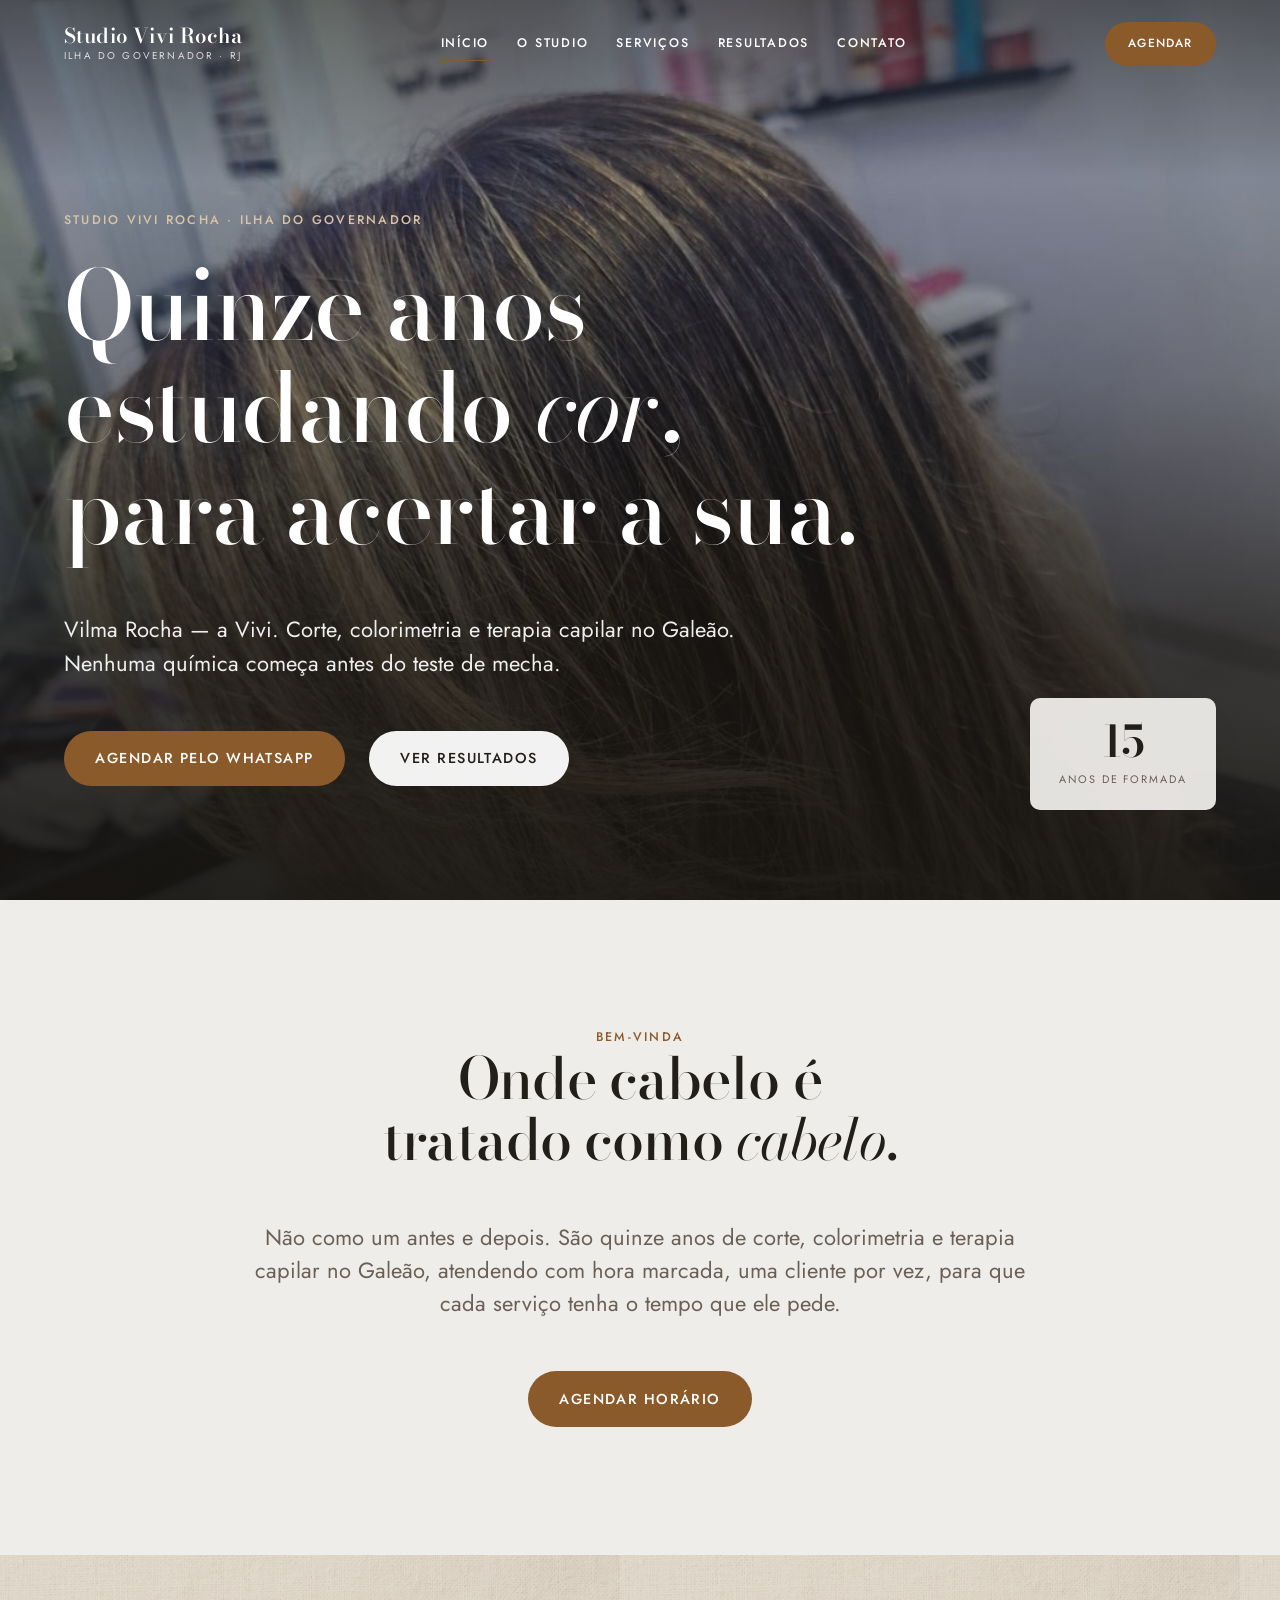
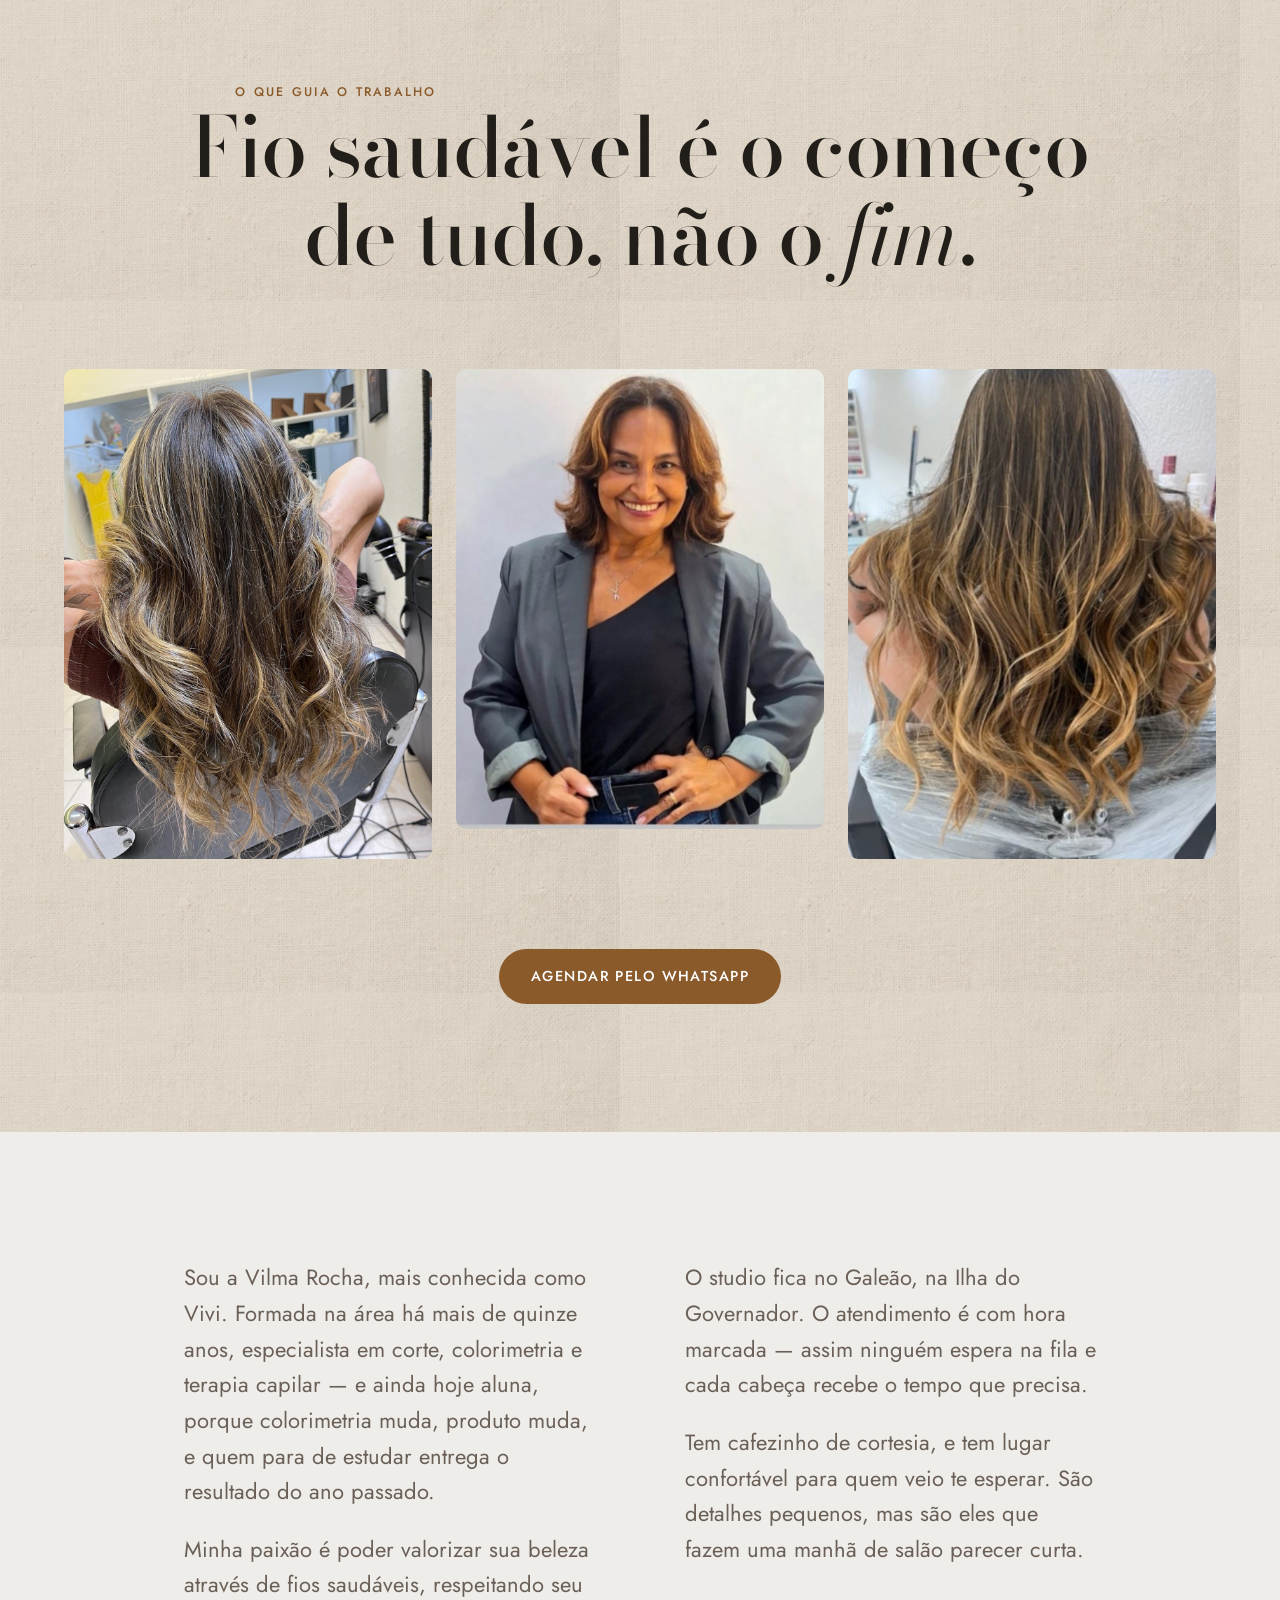
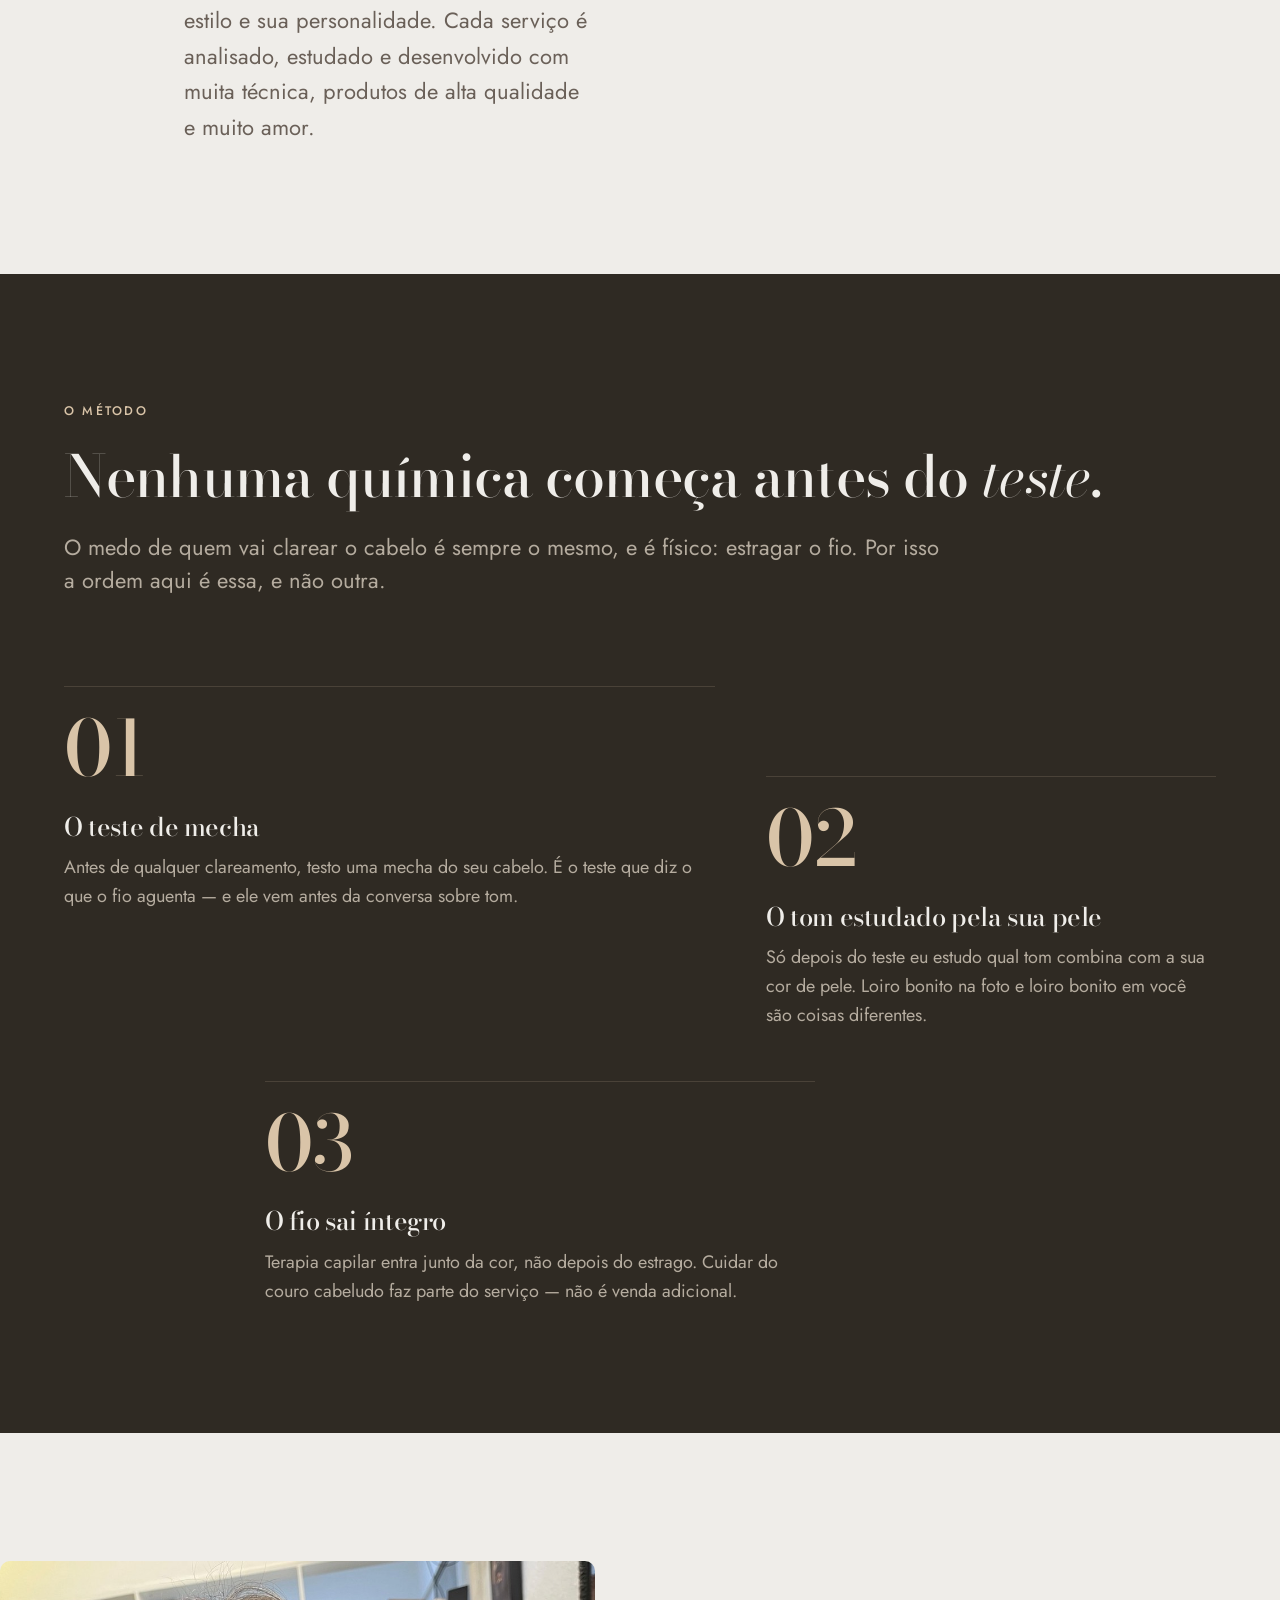
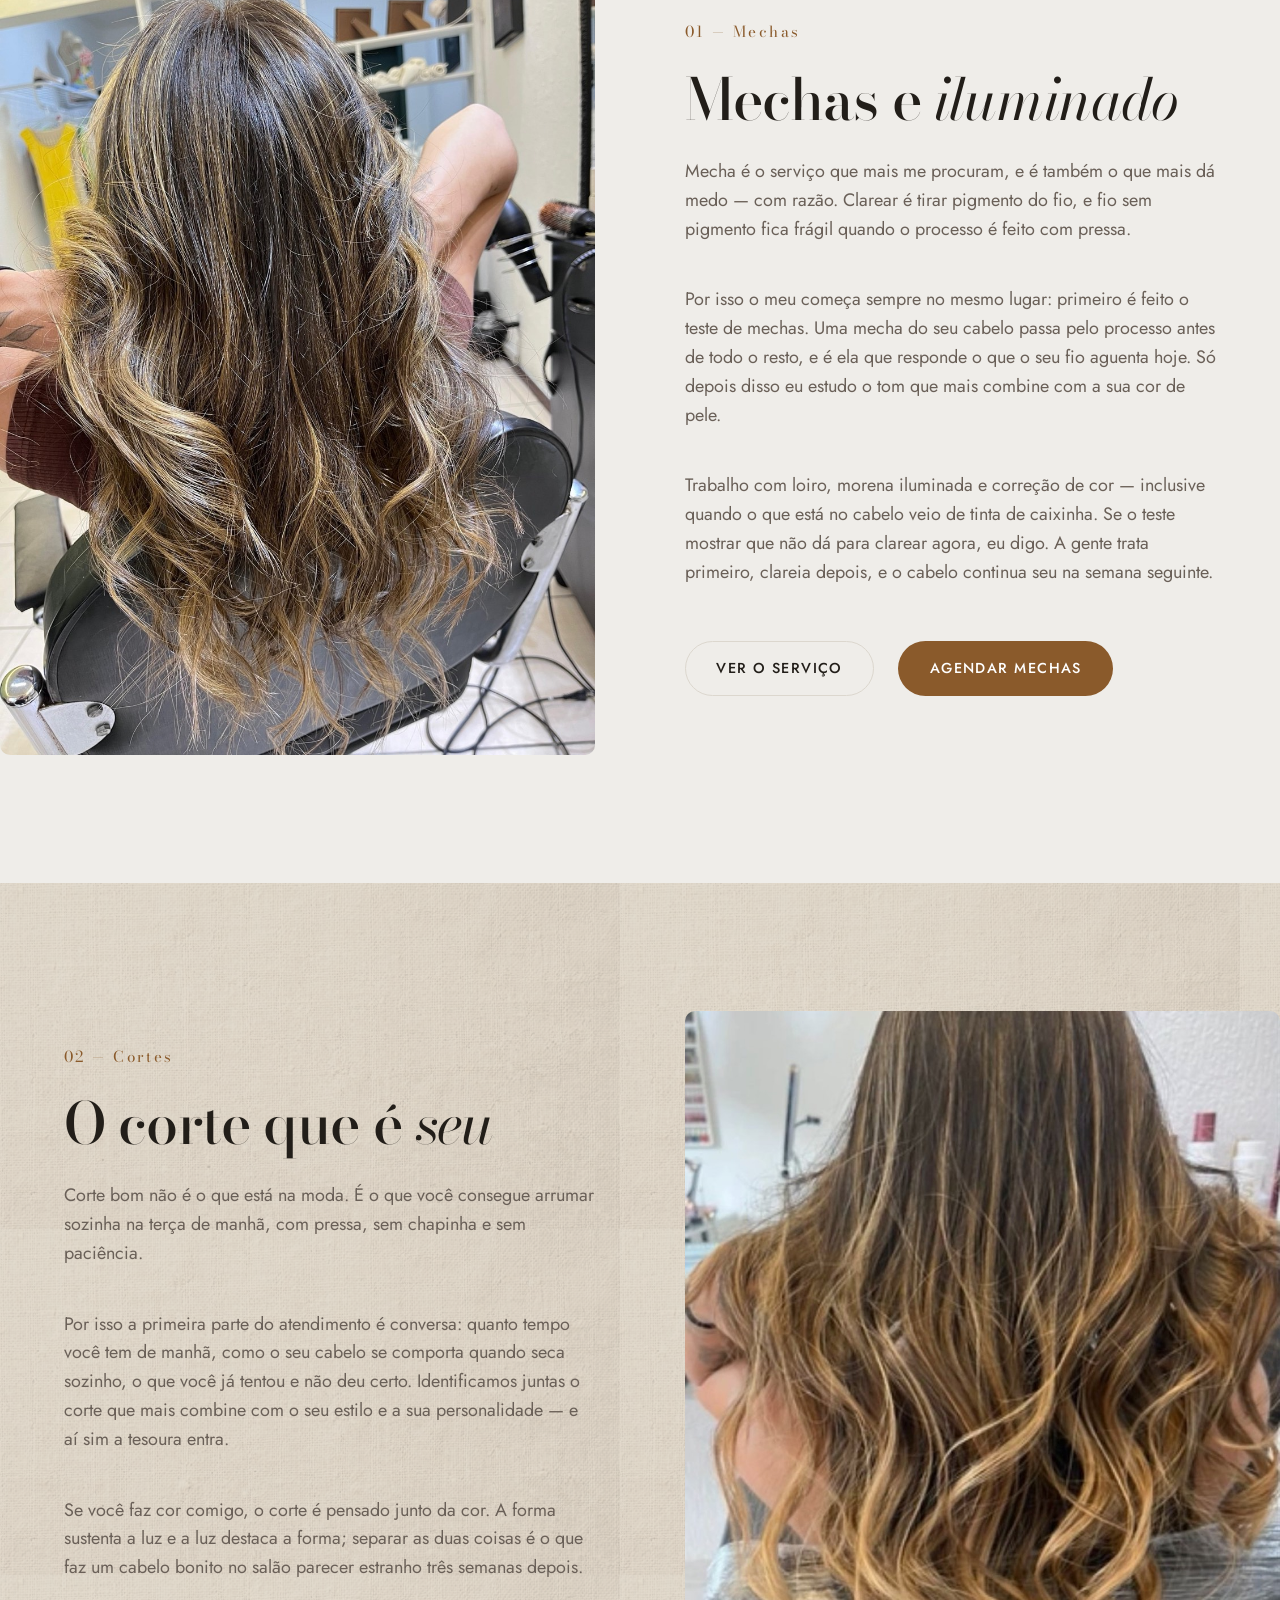
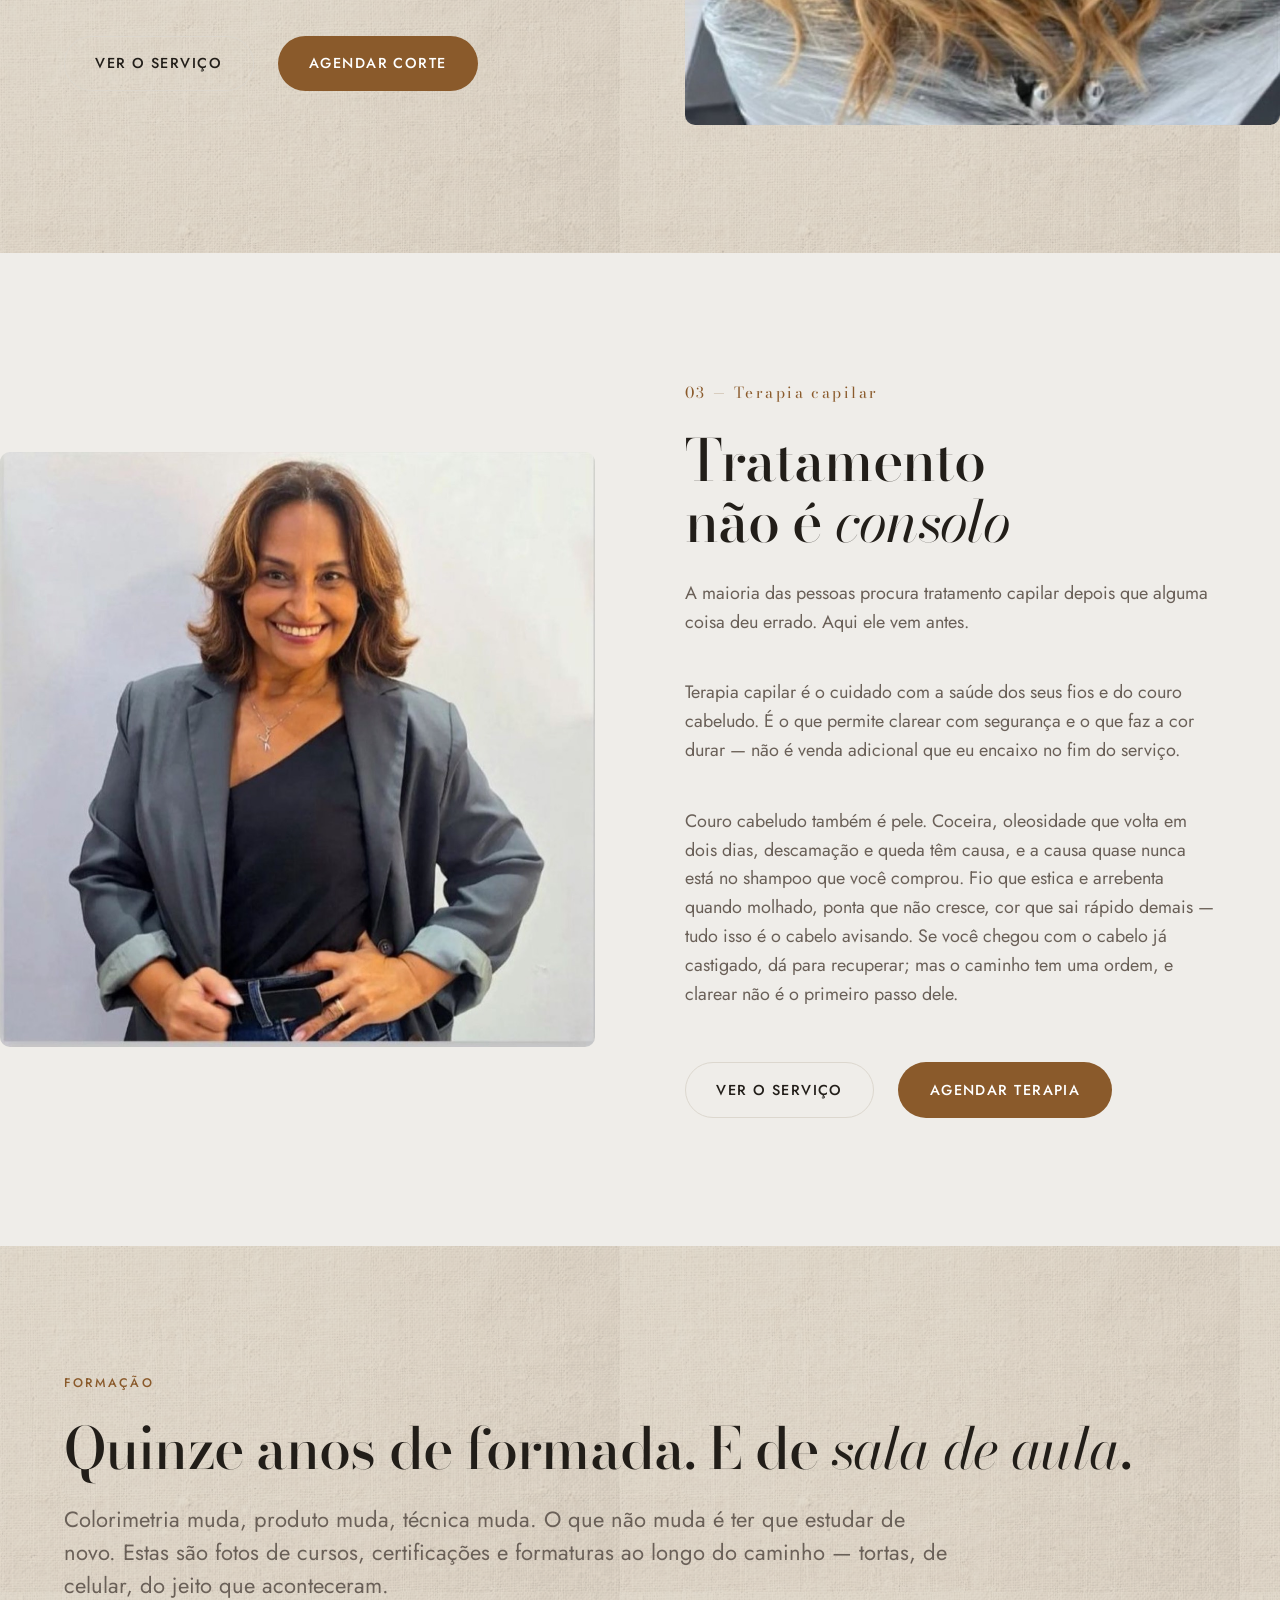
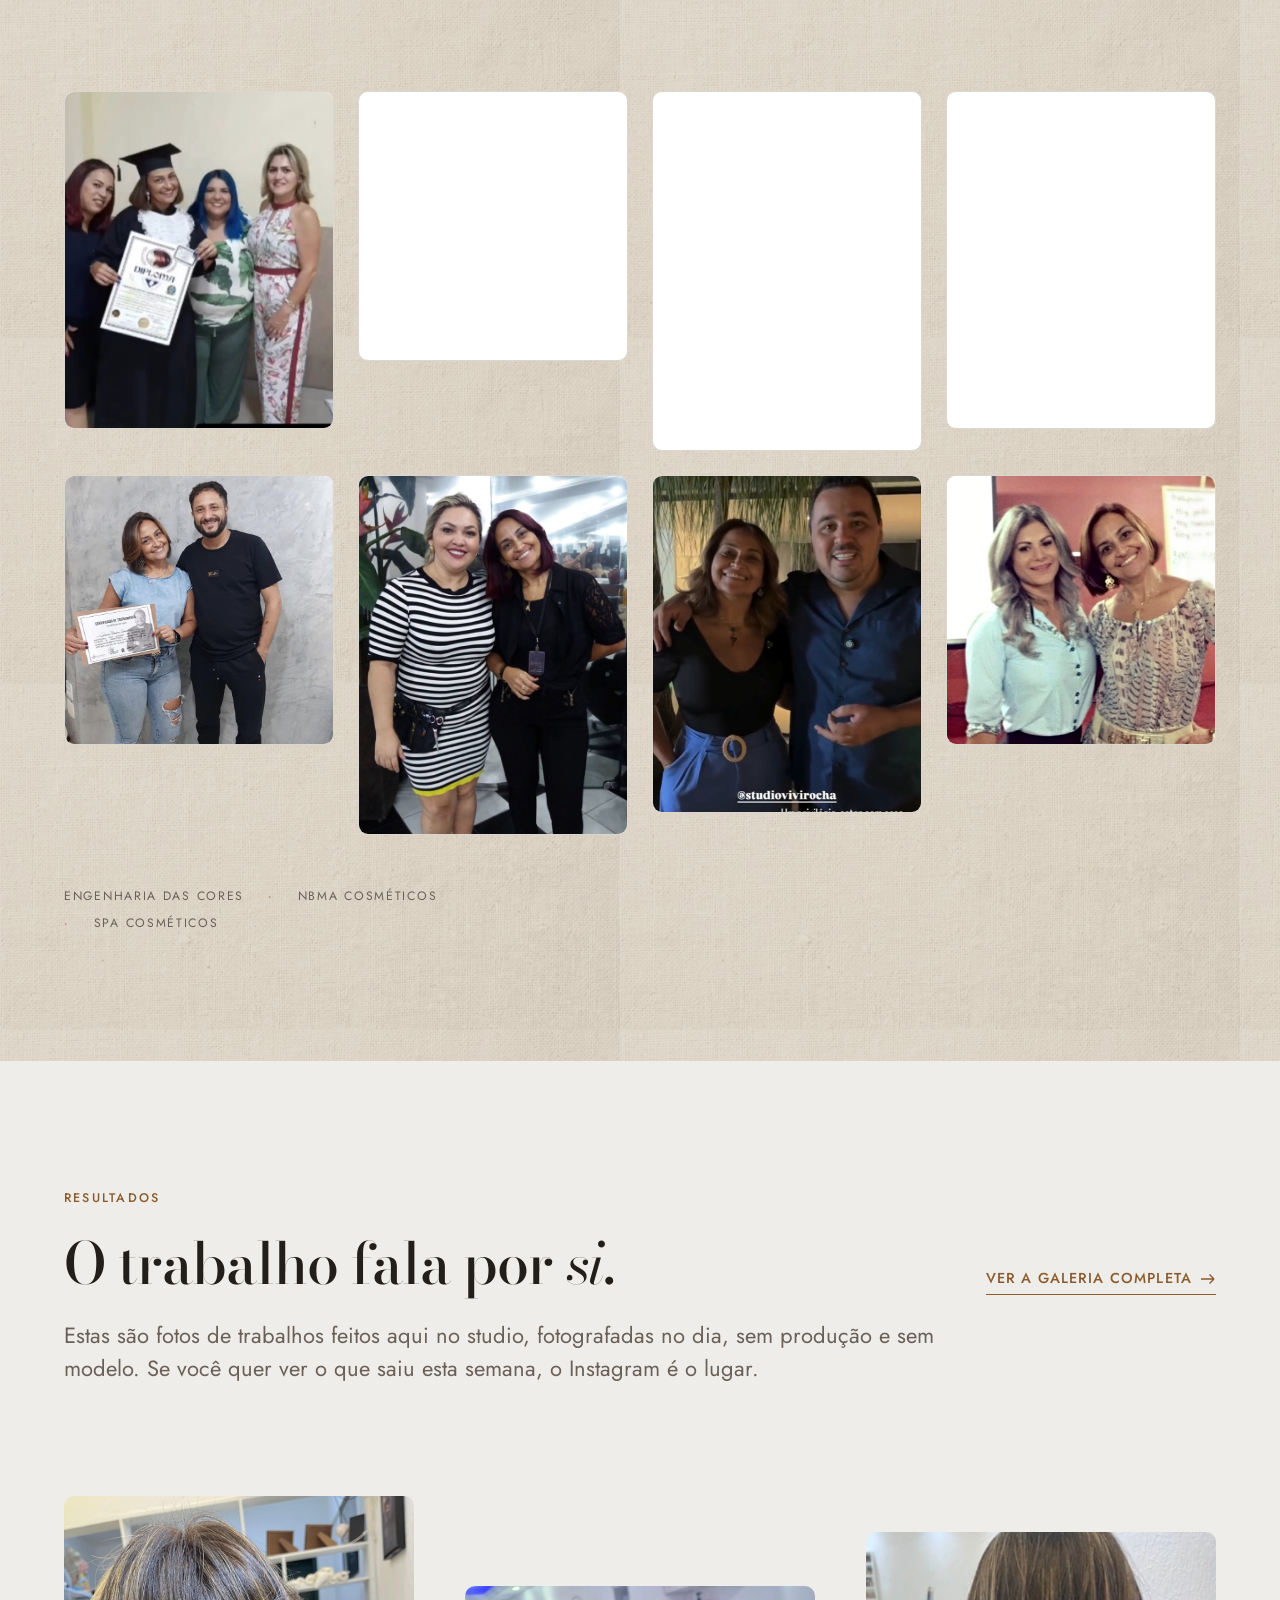
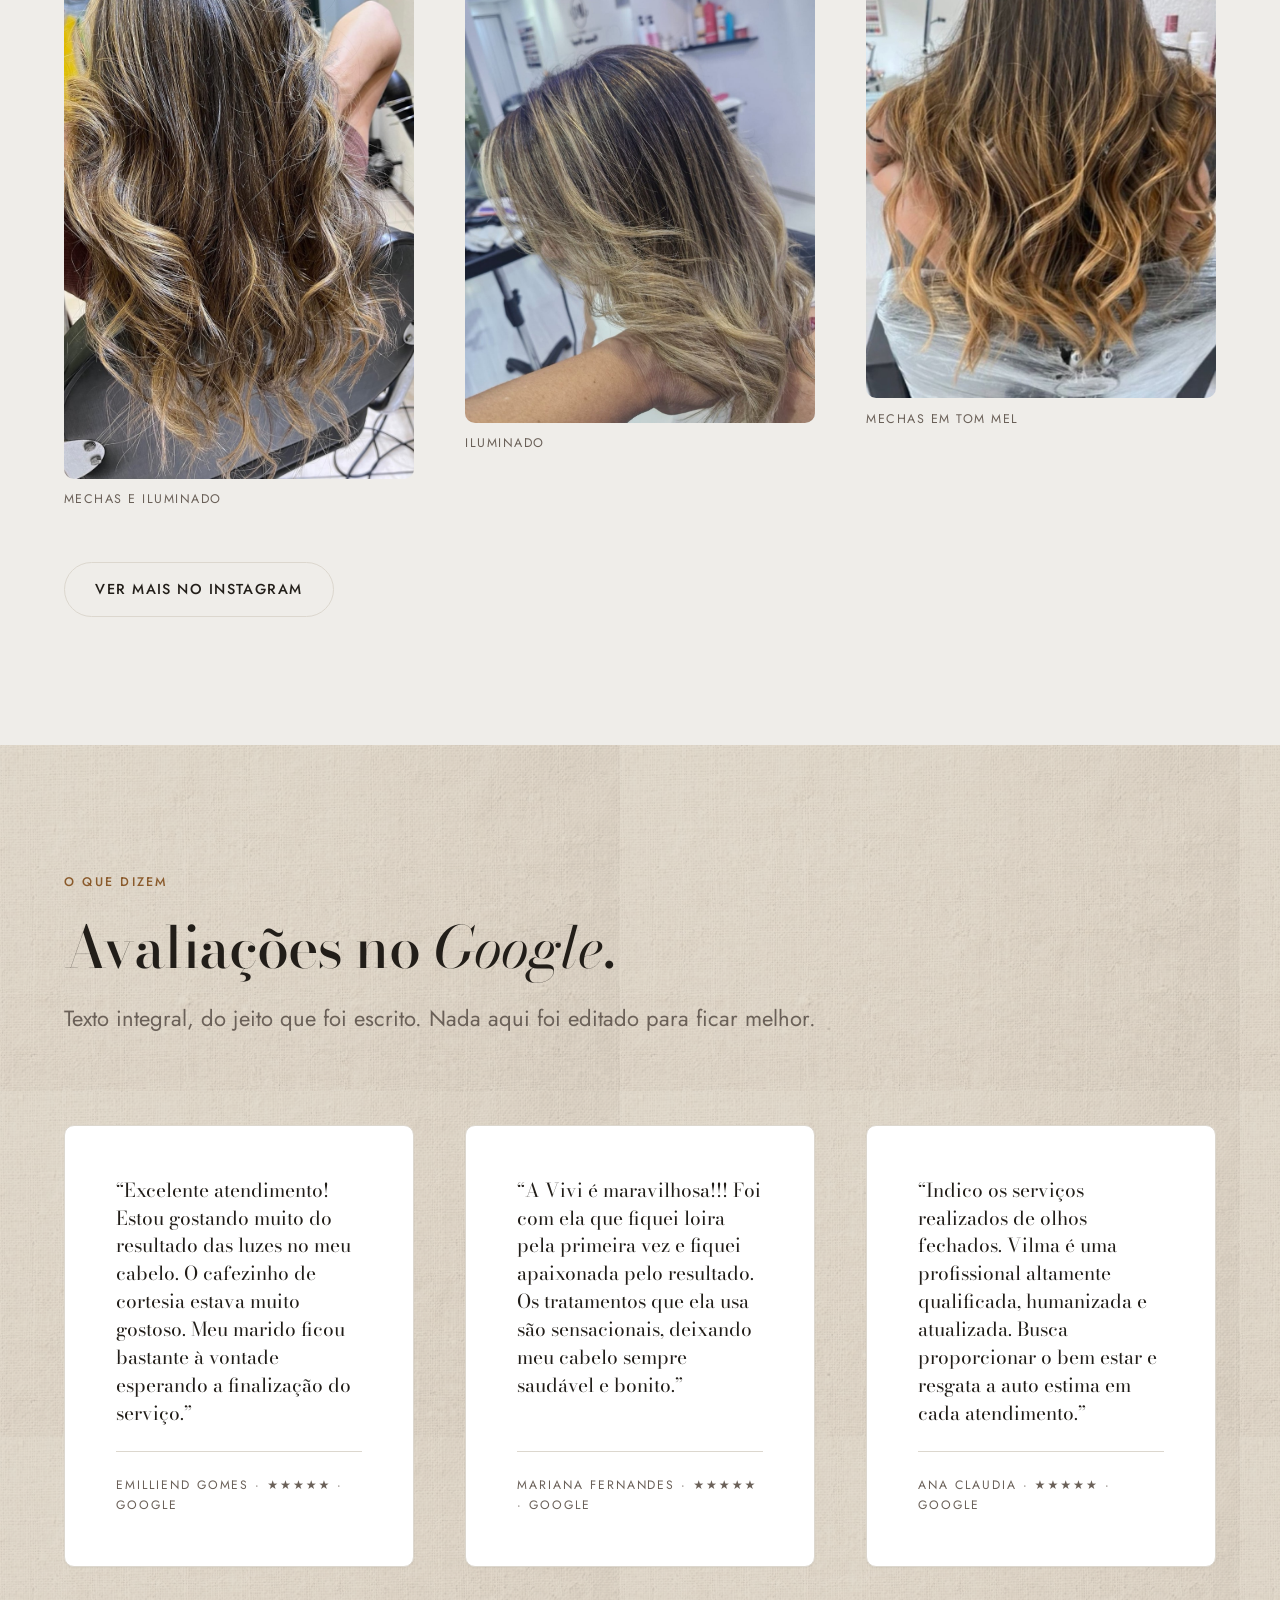
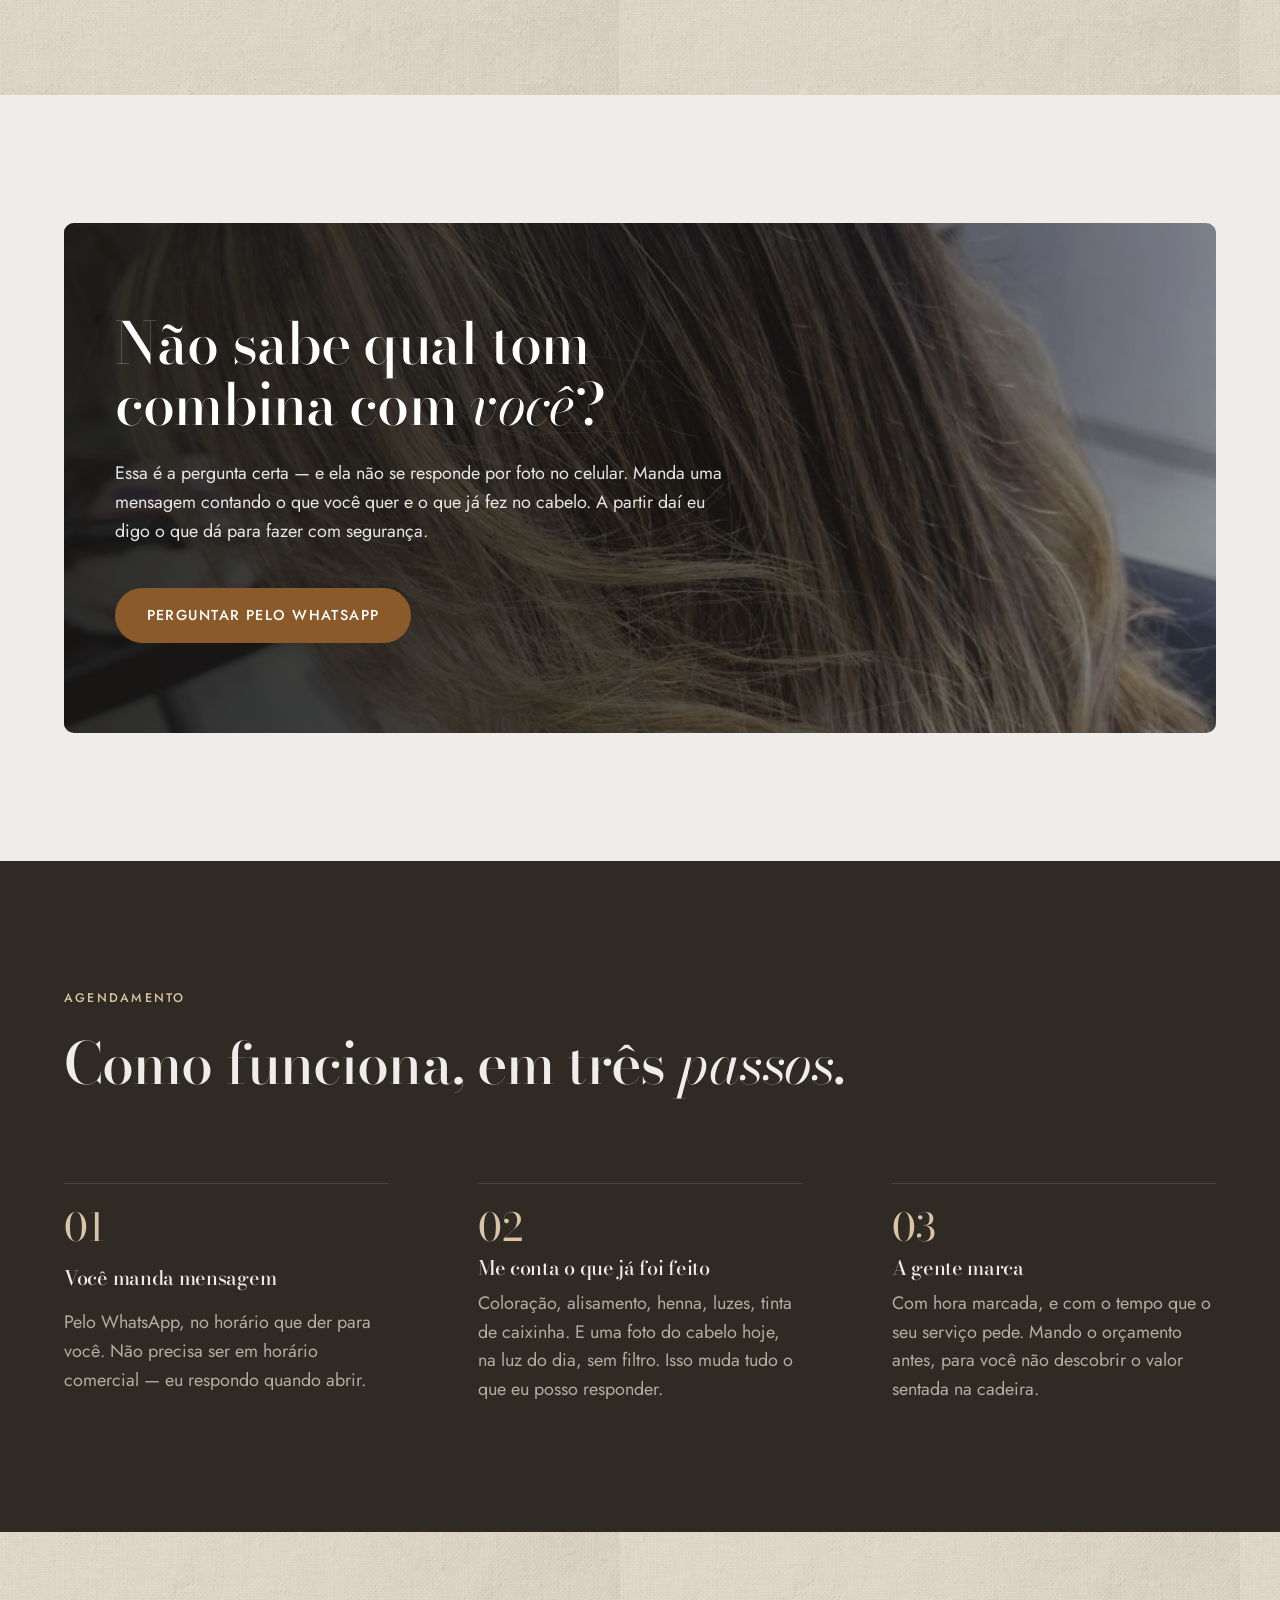
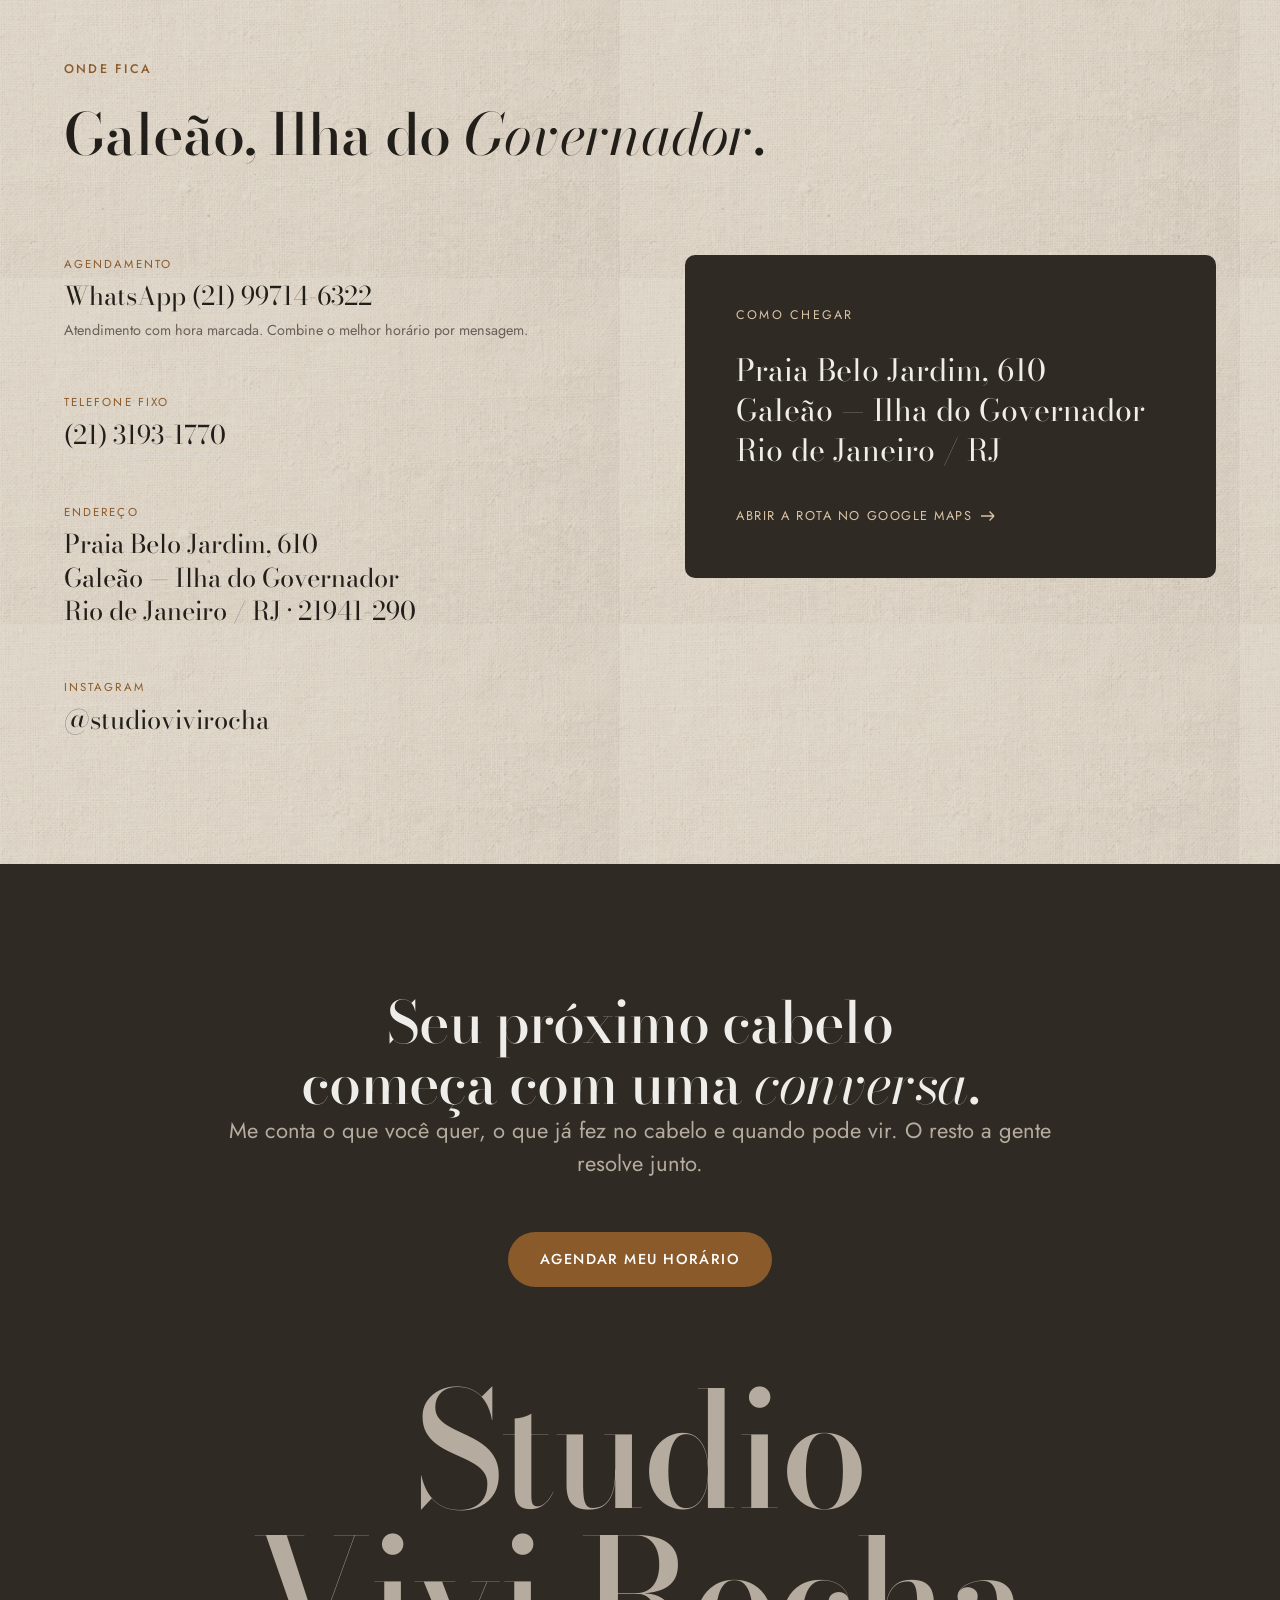
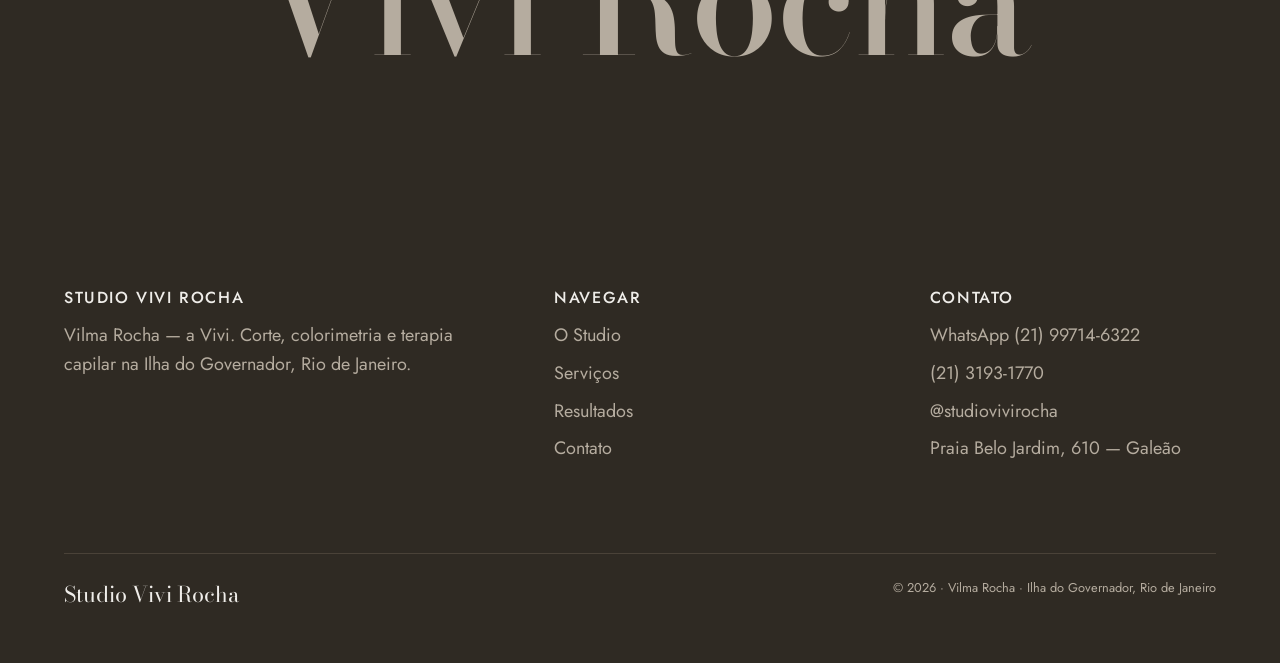
==== commit 0e568ae8: "Reconstrói a home com o ritmo medido do site de referência A primeira versão pegou a tipografia e o " ====
--- a/index.html
+++ b/index.html
@@ -106,7 +106,7 @@
   <!-- ===== 02 · HERO DE SANGRIA TOTAL ===== -->
   <section class="hero">
     <div class="hero__fundo">
-      <img src="assets/img/trabalhos/b.jpg" alt="Cabelo com mechas iluminadas feitas no Studio Vivi Rocha" width="1050" height="1400" fetchpriority="high" decoding="async">
+      <img src="assets/img/trabalhos/b.jpg" alt="Cabelo com mechas iluminadas feito no Studio Vivi Rocha" width="1050" height="1400" fetchpriority="high" decoding="async">
     </div>
     <div class="hero__veu" aria-hidden="true"></div>
     <div class="container hero__conteudo">
@@ -124,16 +124,51 @@
     </div>
   </section>
 
-  <!-- ===== 03 · FAIXA DE CONTEXTO ===== -->
-  <div class="faixa">
-    <div class="container faixa__interno">
-      <span><strong>Corte</strong></span><span><strong>Colorimetria</strong></span>
-      <span><strong>Mechas</strong></span><span><strong>Terapia capilar</strong></span>
-      <span>— Praia Belo Jardim, Galeão · atendimento com hora marcada</span>
-    </div>
-  </div>
-
-  <!-- ===== 04 · O MÉTODO — o bloco que só existe neste negócio ===== -->
+  <!-- ===== 03 · BOAS-VINDAS ===== -->
+  <section class="secao boas-vindas">
+    <div class="container">
+      <p class="eyebrow rv">Bem-vinda</p>
+      <h2 class="rv rv-d1">Onde cabelo é tratado como <em>cabelo</em>.</h2>
+      <p class="lead rv rv-d2">Não como um antes e depois. São quinze anos de corte, colorimetria e terapia capilar no Galeão, atendendo com hora marcada, uma cliente por vez, para que cada serviço tenha o tempo que ele pede.</p>
+      <div class="acoes rv rv-d3">
+        <a class="btn btn--primario" href="https://wa.me/5521997146322?text=Oi%2C%20Vivi!%20Vim%20pelo%20site%20e%20quero%20agendar%20um%20hor%C3%A1rio." target="_blank" rel="noopener" data-agendar>Agendar horário</a>
+      </div>
+    </div>
+  </section>
+
+  <!-- ===== 04 · MANIFESTO + TIRA DE IMAGENS ===== -->
+  <section class="secao secao--alt manifesto">
+    <div class="container">
+      <p class="eyebrow rv">O que guia o trabalho</p>
+      <h2 class="rv rv-d1">Fio saudável é o começo de tudo, não o <em>fim</em>.</h2>
+      <div class="tira rv rv-d2">
+        <figure><div class="moldura"><img src="assets/img/trabalhos/a.jpg" alt="Mechas iluminadas com raiz esfumada" width="1050" height="1400" loading="lazy" decoding="async"></div></figure>
+        <figure><div class="moldura"><img src="assets/img/vivi/retrato.jpg" alt="Vilma Rocha, a Vivi, no studio" width="800" height="767" loading="lazy" decoding="async"></div></figure>
+        <figure><div class="moldura"><img src="assets/img/trabalhos/c.jpg" alt="Ondulado com mechas em tom mel" width="1036" height="1400" loading="lazy" decoding="async"></div></figure>
+      </div>
+      <div class="acoes rv rv-d3">
+        <a class="btn btn--primario" href="https://wa.me/5521997146322?text=Oi%2C%20Vivi!%20Vim%20pelo%20site%20e%20quero%20agendar%20um%20hor%C3%A1rio." target="_blank" rel="noopener" data-agendar>Agendar pelo WhatsApp</a>
+      </div>
+    </div>
+  </section>
+
+  <!-- ===== 05 · BLOCO DE TEXTO ===== -->
+  <section class="secao bloco-texto">
+    <div class="container">
+      <div class="bloco-texto__colunas">
+        <div class="rv">
+          <p>Sou a Vilma Rocha, mais conhecida como Vivi. Formada na área há mais de quinze anos, especialista em corte, colorimetria e terapia capilar — e ainda hoje aluna, porque colorimetria muda, produto muda, e quem para de estudar entrega o resultado do ano passado.</p>
+          <p>Minha paixão é poder valorizar sua beleza através de fios saudáveis, respeitando seu estilo e sua personalidade. Cada serviço é analisado, estudado e desenvolvido com muita técnica, produtos de alta qualidade e muito amor.</p>
+        </div>
+        <div class="rv rv-d1">
+          <p>O studio fica no Galeão, na Ilha do Governador. O atendimento é com hora marcada — assim ninguém espera na fila e cada cabeça recebe o tempo que precisa.</p>
+          <p>Tem cafezinho de cortesia, e tem lugar confortável para quem veio te esperar. São detalhes pequenos, mas são eles que fazem uma manhã de salão parecer curta.</p>
+        </div>
+      </div>
+    </div>
+  </section>
+
+  <!-- ===== 06 · O MÉTODO ===== -->
   <section class="secao secao--dark" id="metodo">
     <div class="container">
       <div class="cabeca-secao">
@@ -161,93 +196,79 @@
     </div>
   </section>
 
-  <!-- ===== 05 · SERVIÇOS — mosaico assimétrico ===== -->
+  <!-- ===== 07 · SERVIÇO 01 — MECHAS (imagem à esquerda) ===== -->
   <section class="secao" id="servicos">
     <div class="container">
-      <div class="cabeca-secao cabeca-secao--com-acao">
-        <p class="eyebrow rv">O que eu faço</p>
-        <h2 class="rv rv-d1">Três serviços. Um <em>fio</em> saudável.</h2>
-        <div class="cabeca-secao__acao rv rv-d2">
-          <a class="link-seta" href="servicos.html">Ver todos os serviços
-            <svg width="16" height="12" viewBox="0 0 16 12" fill="none" aria-hidden="true"><path d="M1 6h13m0 0L9.5 1.5M14 6l-4.5 4.5" stroke="currentColor" stroke-width="1.4"/></svg>
-          </a>
-        </div>
-      </div>
-
-      <div class="mosaico">
-        <div class="mosaico__item rv">
-          <a class="cartao" href="servicos/mechas.html">
-            <div class="moldura moldura--clicavel">
-              <img src="assets/img/trabalhos/a.jpg" alt="Mechas loiras iluminadas em cabelo ondulado" width="1050" height="1400" loading="lazy" decoding="async">
-            </div>
-            <div class="cartao__texto">
-              <span class="cartao__n">01</span>
-              <span class="cartao__titulo">Mechas e iluminado</span>
-              <span class="cartao__desc">Primeiro o teste de mecha. Depois o tom estudado pela sua cor de pele. Loiro, morena iluminada e correção de cor.</span>
-              <span class="cartao__cta">Ver serviço →</span>
-            </div>
-          </a>
-        </div>
-        <div class="mosaico__item rv rv-d1">
-          <a class="cartao" href="servicos/cortes.html">
-            <div class="moldura moldura--clicavel">
-              <img src="assets/img/trabalhos/c.jpg" alt="Corte com movimento em cabelo iluminado" width="1036" height="1400" loading="lazy" decoding="async">
-            </div>
-            <div class="cartao__texto">
-              <span class="cartao__n">02</span>
-              <span class="cartao__titulo">Cortes</span>
-              <span class="cartao__desc">Identificamos o corte que mais combine com o seu estilo e a sua personalidade.</span>
-              <span class="cartao__cta">Ver serviço →</span>
-            </div>
-          </a>
-        </div>
-        <div class="mosaico__item rv rv-d2">
-          <a class="cartao" href="servicos/terapia-capilar.html">
-            <div class="moldura moldura--clicavel">
-              <img src="assets/img/trabalhos/c.jpg" alt="Fios saudáveis após terapia capilar" width="1036" height="1400" loading="lazy" decoding="async">
-            </div>
-            <div class="cartao__texto">
-              <span class="cartao__n">03</span>
-              <span class="cartao__titulo">Terapia capilar</span>
-              <span class="cartao__desc">Cuidado com a saúde dos seus fios e do couro cabeludo — antes, durante e depois da cor.</span>
-              <span class="cartao__cta">Ver serviço →</span>
-            </div>
-          </a>
-        </div>
-      </div>
-    </div>
-  </section>
-
-  <!-- ===== 06 · A VIVI ===== -->
-  <section class="secao secao--alt" id="sobre">
-    <div class="container">
-      <div class="editorial editorial--imagem-esq">
-        <div class="editorial__midia rv">
-          <div class="moldura">
-            <img src="assets/img/vivi/retrato.jpg" alt="Vilma Rocha, a Vivi, cabeleireira do Studio Vivi Rocha" width="800" height="767" loading="lazy" decoding="async">
-          </div>
-        </div>
-        <div class="editorial__texto rv rv-d1">
-          <p class="eyebrow">Quem atende você</p>
-          <h2>Beleza é técnica. E a técnica leva <em>tempo</em>.</h2>
-          <p>Sou a Vilma Rocha, mais conhecida como Vivi. Formada na área há mais de 15 anos, especialista em corte, colorimetria e terapia capilar.</p>
-          <p>Minha paixão é poder valorizar sua beleza através de fios saudáveis, respeitando seu estilo e sua personalidade. Cada serviço é analisado, estudado e desenvolvido com muita técnica, produtos de alta qualidade e muito amor.</p>
-          <p>Apaixonada por impactar a vida da cliente.</p>
-          <div class="acoes">
-            <a class="btn btn--secundario" href="sobre.html">Conheça o studio</a>
-          </div>
-        </div>
-      </div>
-    </div>
-  </section>
-
-  <!-- ===== 07 · A PAREDE DOS CURSOS ===== -->
-  <section class="secao" id="formacao">
+      <div class="servico servico--esq servico--alta">
+        <div class="servico__midia rv">
+          <div class="moldura"><img src="assets/img/trabalhos/a.jpg" alt="Mechas loiras com raiz esfumada e pontas claras, feitas no studio" width="1050" height="1400" loading="lazy" decoding="async"></div>
+        </div>
+        <div class="servico__texto rv rv-d1">
+          <span class="servico__n">01 — Mechas</span>
+          <h2>Mechas e <em>iluminado</em></h2>
+          <p>Mecha é o serviço que mais me procuram, e é também o que mais dá medo — com razão. Clarear é tirar pigmento do fio, e fio sem pigmento fica frágil quando o processo é feito com pressa.</p>
+          <p>Por isso o meu começa sempre no mesmo lugar: primeiro é feito o teste de mechas. Uma mecha do seu cabelo passa pelo processo antes de todo o resto, e é ela que responde o que o seu fio aguenta hoje. Só depois disso eu estudo o tom que mais combine com a sua cor de pele.</p>
+          <p>Trabalho com loiro, morena iluminada e correção de cor — inclusive quando o que está no cabelo veio de tinta de caixinha. Se o teste mostrar que não dá para clarear agora, eu digo. A gente trata primeiro, clareia depois, e o cabelo continua seu na semana seguinte.</p>
+          <div class="acoes servico__acao">
+            <a class="btn btn--secundario" href="servicos/mechas.html">Ver o serviço</a>
+            <a class="btn btn--primario" href="https://wa.me/5521997146322?text=Oi%2C%20Vivi!%20Vim%20pela%20p%C3%A1gina%20de%20Mechas%20e%20quero%20agendar." target="_blank" rel="noopener" data-agendar>Agendar mechas</a>
+          </div>
+        </div>
+      </div>
+    </div>
+  </section>
+
+  <!-- ===== 08 · SERVIÇO 02 — CORTES (imagem à direita, fundo trocado) ===== -->
+  <section class="secao secao--alt">
+    <div class="container">
+      <div class="servico servico--dir servico--larga">
+        <div class="servico__midia rv">
+          <div class="moldura"><img src="assets/img/trabalhos/c.jpg" alt="Corte com movimento em cabelo ondulado e iluminado" width="1036" height="1400" loading="lazy" decoding="async"></div>
+        </div>
+        <div class="servico__texto rv rv-d1">
+          <span class="servico__n">02 — Cortes</span>
+          <h2>O corte que é <em>seu</em></h2>
+          <p>Corte bom não é o que está na moda. É o que você consegue arrumar sozinha na terça de manhã, com pressa, sem chapinha e sem paciência.</p>
+          <p>Por isso a primeira parte do atendimento é conversa: quanto tempo você tem de manhã, como o seu cabelo se comporta quando seca sozinho, o que você já tentou e não deu certo. Identificamos juntas o corte que mais combine com o seu estilo e a sua personalidade — e aí sim a tesoura entra.</p>
+          <p>Se você faz cor comigo, o corte é pensado junto da cor. A forma sustenta a luz e a luz destaca a forma; separar as duas coisas é o que faz um cabelo bonito no salão parecer estranho três semanas depois.</p>
+          <div class="acoes servico__acao">
+            <a class="btn btn--secundario" href="servicos/cortes.html">Ver o serviço</a>
+            <a class="btn btn--primario" href="https://wa.me/5521997146322?text=Oi%2C%20Vivi!%20Vim%20pela%20p%C3%A1gina%20de%20Cortes%20e%20quero%20agendar." target="_blank" rel="noopener" data-agendar>Agendar corte</a>
+          </div>
+        </div>
+      </div>
+    </div>
+  </section>
+
+  <!-- ===== 09 · SERVIÇO 03 — TERAPIA CAPILAR (imagem à esquerda) ===== -->
+  <section class="secao">
+    <div class="container">
+      <div class="servico servico--esq servico--baixa">
+        <div class="servico__midia rv">
+          <div class="moldura"><img src="assets/img/vivi/retrato-alt.jpg" alt="Vilma Rocha, a Vivi, responsável pelos atendimentos do studio" width="829" height="795" loading="lazy" decoding="async"></div>
+        </div>
+        <div class="servico__texto rv rv-d1">
+          <span class="servico__n">03 — Terapia capilar</span>
+          <h2>Tratamento não é <em>consolo</em></h2>
+          <p>A maioria das pessoas procura tratamento capilar depois que alguma coisa deu errado. Aqui ele vem antes.</p>
+          <p>Terapia capilar é o cuidado com a saúde dos seus fios e do couro cabeludo. É o que permite clarear com segurança e o que faz a cor durar — não é venda adicional que eu encaixo no fim do serviço.</p>
+          <p>Couro cabeludo também é pele. Coceira, oleosidade que volta em dois dias, descamação e queda têm causa, e a causa quase nunca está no shampoo que você comprou. Fio que estica e arrebenta quando molhado, ponta que não cresce, cor que sai rápido demais — tudo isso é o cabelo avisando. Se você chegou com o cabelo já castigado, dá para recuperar; mas o caminho tem uma ordem, e clarear não é o primeiro passo dele.</p>
+          <div class="acoes servico__acao">
+            <a class="btn btn--secundario" href="servicos/terapia-capilar.html">Ver o serviço</a>
+            <a class="btn btn--primario" href="https://wa.me/5521997146322?text=Oi%2C%20Vivi!%20Vim%20pela%20p%C3%A1gina%20de%20Terapia%20Capilar%20e%20quero%20agendar." target="_blank" rel="noopener" data-agendar>Agendar terapia</a>
+          </div>
+        </div>
+      </div>
+    </div>
+  </section>
+
+  <!-- ===== 10 · A PAREDE DOS CURSOS ===== -->
+  <section class="secao secao--alt" id="formacao">
     <div class="container">
       <div class="cabeca-secao">
         <p class="eyebrow rv">Formação</p>
         <h2 class="rv rv-d1">Quinze anos de formada. E de <em>sala de aula</em>.</h2>
-        <p class="lead rv rv-d2">Colorimetria muda. Produto muda. O que não muda é ter que estudar de novo — estas são fotos de cursos, certificações e formaturas ao longo do caminho.</p>
+        <p class="lead rv rv-d2">Colorimetria muda, produto muda, técnica muda. O que não muda é ter que estudar de novo. Estas são fotos de cursos, certificações e formaturas ao longo do caminho — tortas, de celular, do jeito que aconteceram.</p>
       </div>
       <div class="parede rv">
         <figure><div class="moldura"><img src="assets/img/cursos/formatura.jpg" alt="Vivi Rocha em cerimônia de formatura com beca e diploma" width="828" height="825" loading="lazy" decoding="async"></div></figure>
@@ -263,12 +284,13 @@
     </div>
   </section>
 
-  <!-- ===== 08 · RESULTADOS ===== -->
-  <section class="secao secao--alt" id="resultados">
+  <!-- ===== 11 · RESULTADOS ===== -->
+  <section class="secao" id="resultados">
     <div class="container">
       <div class="cabeca-secao cabeca-secao--com-acao">
         <p class="eyebrow rv">Resultados</p>
         <h2 class="rv rv-d1">O trabalho fala por <em>si</em>.</h2>
+        <p class="lead rv rv-d2">Estas são fotos de trabalhos feitos aqui no studio, fotografadas no dia, sem produção e sem modelo. Se você quer ver o que saiu esta semana, o Instagram é o lugar.</p>
         <div class="cabeca-secao__acao rv rv-d2">
           <a class="link-seta" href="resultados.html">Ver a galeria completa
             <svg width="16" height="12" viewBox="0 0 16 12" fill="none" aria-hidden="true"><path d="M1 6h13m0 0L9.5 1.5M14 6l-4.5 4.5" stroke="currentColor" stroke-width="1.4"/></svg>
@@ -280,15 +302,14 @@
         <figure><div class="moldura"><img src="assets/img/trabalhos/b.jpg" alt="Cabelo com transição suave do castanho para o loiro, visto de lado" width="1050" height="1400" loading="lazy" decoding="async"></div><figcaption>Iluminado</figcaption></figure>
         <figure><div class="moldura"><img src="assets/img/trabalhos/c.jpg" alt="Ondulado com mechas em tom mel" width="1036" height="1400" loading="lazy" decoding="async"></div><figcaption>Mechas em tom mel</figcaption></figure>
       </div>
-      <p class="nota-galeria rv">Estas são as fotos que temos em alta resolução hoje. O acervo completo — mais de mil publicações — vive no Instagram, e é lá que sai o trabalho da semana.</p>
       <div class="acoes rv" style="margin-top: var(--space-md)">
         <a class="btn btn--secundario" href="https://www.instagram.com/studiovivirocha/" target="_blank" rel="noopener">Ver mais no Instagram</a>
       </div>
     </div>
   </section>
 
-  <!-- ===== 09 · PROVA — avaliações reais do Google, 5 estrelas ===== -->
-  <section class="secao" id="avaliacoes">
+  <!-- ===== 12 · AVALIAÇÕES DO GOOGLE ===== -->
+  <section class="secao secao--alt" id="avaliacoes">
     <div class="container">
       <div class="cabeca-secao">
         <p class="eyebrow rv">O que dizem</p>
@@ -312,12 +333,12 @@
     </div>
   </section>
 
-  <!-- ===== 10 · BANNER DE OBJEÇÃO ===== -->
+  <!-- ===== 13 · BANNER DE OBJEÇÃO ===== -->
   <section class="secao">
     <div class="container">
       <div class="objecao rv">
         <div class="objecao__fundo" aria-hidden="true">
-          <img src="assets/img/trabalhos/c.jpg" alt="" width="1036" height="1400" loading="lazy" decoding="async">
+          <img src="assets/img/trabalhos/b.jpg" alt="" width="1050" height="1400" loading="lazy" decoding="async">
         </div>
         <div class="objecao__conteudo">
           <h2>Não sabe qual tom combina com <em>você</em>?</h2>
@@ -330,7 +351,34 @@
     </div>
   </section>
 
-  <!-- ===== 11 · CONTATO — fácil e à vista ===== -->
+  <!-- ===== 14 · COMO FUNCIONA O AGENDAMENTO ===== -->
+  <section class="secao secao--dark">
+    <div class="container">
+      <div class="cabeca-secao">
+        <p class="eyebrow rv">Agendamento</p>
+        <h2 class="rv rv-d1">Como funciona, em três <em>passos</em>.</h2>
+      </div>
+      <div class="agenda">
+        <div class="agenda__item rv">
+          <span class="agenda__n">01</span>
+          <h3>Você manda mensagem</h3>
+          <p>Pelo WhatsApp, no horário que der para você. Não precisa ser em horário comercial — eu respondo quando abrir.</p>
+        </div>
+        <div class="agenda__item rv rv-d1">
+          <span class="agenda__n">02</span>
+          <h3>Me conta o que já foi feito</h3>
+          <p>Coloração, alisamento, henna, luzes, tinta de caixinha. E uma foto do cabelo hoje, na luz do dia, sem filtro. Isso muda tudo o que eu posso responder.</p>
+        </div>
+        <div class="agenda__item rv rv-d2">
+          <span class="agenda__n">03</span>
+          <h3>A gente marca</h3>
+          <p>Com hora marcada, e com o tempo que o seu serviço pede. Mando o orçamento antes, para você não descobrir o valor sentada na cadeira.</p>
+        </div>
+      </div>
+    </div>
+  </section>
+
+  <!-- ===== 15 · ONDE FICA ===== -->
   <section class="secao secao--alt" id="contato">
     <div class="container">
       <div class="cabeca-secao">
@@ -349,7 +397,7 @@
             <span class="contato__val"><a href="tel:+552131931770">(21) 3193-1770</a></span>
           </div>
           <div class="contato__bloco">
-            <!-- ⚠️ ENDEREÇO A CONFIRMAR COM A VIVI — fonte de 2019 -->
+            <!-- ENDEREÇO A CONFIRMAR COM A VIVI — fonte pública de 2019 -->
             <span class="contato__rot">Endereço</span>
             <span class="contato__val">Praia Belo Jardim, 610<br>Galeão — Ilha do Governador<br>Rio de Janeiro / RJ · 21941-290</span>
           </div>
--- a/assets/css/style.css
+++ b/assets/css/style.css
@@ -778,3 +778,84 @@
 }
 .cartao-local:hover .cartao-local__cta svg { transform: translateX(5px); }
 .cartao-local__cta svg { transition: transform var(--dur) var(--ease); }
+
+/* ==========================================================================
+   8. RITMO DA HOME
+   Estrutura tirada da anatomia medida do site de referência: boas-vindas
+   centrada, título grande com tira de imagens, bloco de texto corrido, e
+   cada serviço ocupando uma seção inteira com a imagem alternando de lado.
+   Diferença deliberada: lá as cinco seções de serviço têm exatamente 992px
+   e a mesma composição. Aqui cada uma tem altura e proporção próprias.
+   ========================================================================== */
+
+/* --- boas-vindas: texto centrado, respiro largo ------------------------- */
+.boas-vindas { text-align: center; }
+.boas-vindas .container { max-width: 900px; }
+.boas-vindas h2 { margin-bottom: var(--space-md); }
+.boas-vindas p { margin-inline: auto; }
+.boas-vindas .acoes { justify-content: center; margin-top: var(--space-md); }
+
+/* --- título grande + tira de imagens ------------------------------------ */
+.manifesto { text-align: center; }
+.manifesto h2 {
+  font-size: clamp(2.4rem, 6.5vw, 5.5rem);
+  max-width: 20ch; margin-inline: auto;
+}
+.tira {
+  display: grid; gap: var(--space-sm);
+  grid-template-columns: repeat(3, 1fr);
+  margin-block: var(--space-lg);
+}
+@media (max-width: 700px) {
+  .tira { grid-template-columns: 1fr; gap: var(--space-sm); }
+  .tira figure:nth-child(3) { display: none; }
+}
+.tira figure { margin: 0; }
+.tira .moldura { aspect-ratio: 3 / 4; }
+.tira figure:nth-child(2) .moldura { aspect-ratio: 4 / 5; }
+.manifesto .acoes { justify-content: center; }
+
+/* --- bloco de texto corrido em duas colunas ----------------------------- */
+.bloco-texto .container { max-width: 1040px; }
+.bloco-texto__colunas { display: grid; gap: var(--space-md); }
+@media (min-width: 820px) {
+  .bloco-texto__colunas { grid-template-columns: repeat(2, 1fr); gap: var(--space-lg); }
+}
+.bloco-texto p { font-size: var(--fs-lead); line-height: 1.62; color: var(--text-muted); }
+
+/* --- serviço em seção inteira, imagem alternando ------------------------ */
+.servico { display: grid; gap: var(--space-md); align-items: center; }
+@media (min-width: 900px) {
+  .servico { grid-template-columns: minmax(0, 1fr) minmax(0, 1fr); gap: var(--space-lg); }
+  /* a imagem sangra até a borda da tela, do lado em que estiver */
+  .servico--esq .servico__midia { margin-left: calc(-1 * var(--gutter)); }
+  .servico--dir .servico__midia { order: 2; margin-right: calc(-1 * var(--gutter)); }
+}
+.servico__midia .moldura { aspect-ratio: 4 / 5; }
+/* alturas e proporções próprias — nada de cinco seções idênticas */
+.servico--alta   .servico__midia .moldura { aspect-ratio: 3 / 4; }
+.servico--baixa  .servico__midia .moldura { aspect-ratio: 1 / 1; }
+.servico--larga  .servico__midia .moldura { aspect-ratio: 5 / 6; }
+
+.servico__texto { display: grid; gap: var(--space-sm); align-content: center; }
+.servico__n {
+  font-family: var(--font-display); font-size: .95rem;
+  letter-spacing: .16em; color: var(--accent);
+}
+.servico--sobre-escuro .servico__n { color: var(--accent-soft); }
+.servico__texto h2 { margin-bottom: .2rem; }
+.servico__texto p { color: var(--text-muted); }
+.secao--dark .servico__texto p { color: var(--muted-on-dark); }
+.servico__acao { margin-top: var(--space-xs); }
+
+/* --- como funciona o agendamento (ocupa o lugar do quadro de horários) --- */
+.agenda { display: grid; gap: var(--space-md); }
+@media (min-width: 860px) { .agenda { grid-template-columns: repeat(3, 1fr); gap: var(--space-lg); } }
+.agenda__item { display: grid; gap: .6rem; padding-top: var(--space-sm); border-top: 1px solid var(--border); }
+.secao--dark .agenda__item { border-top-color: var(--border-dark); }
+.agenda__n {
+  font-family: var(--font-display); font-size: 2.4rem; line-height: 1;
+  color: var(--accent);
+}
+.secao--dark .agenda__n { color: var(--accent-soft); }
+.agenda__item h3 { font-size: 1.25rem; }
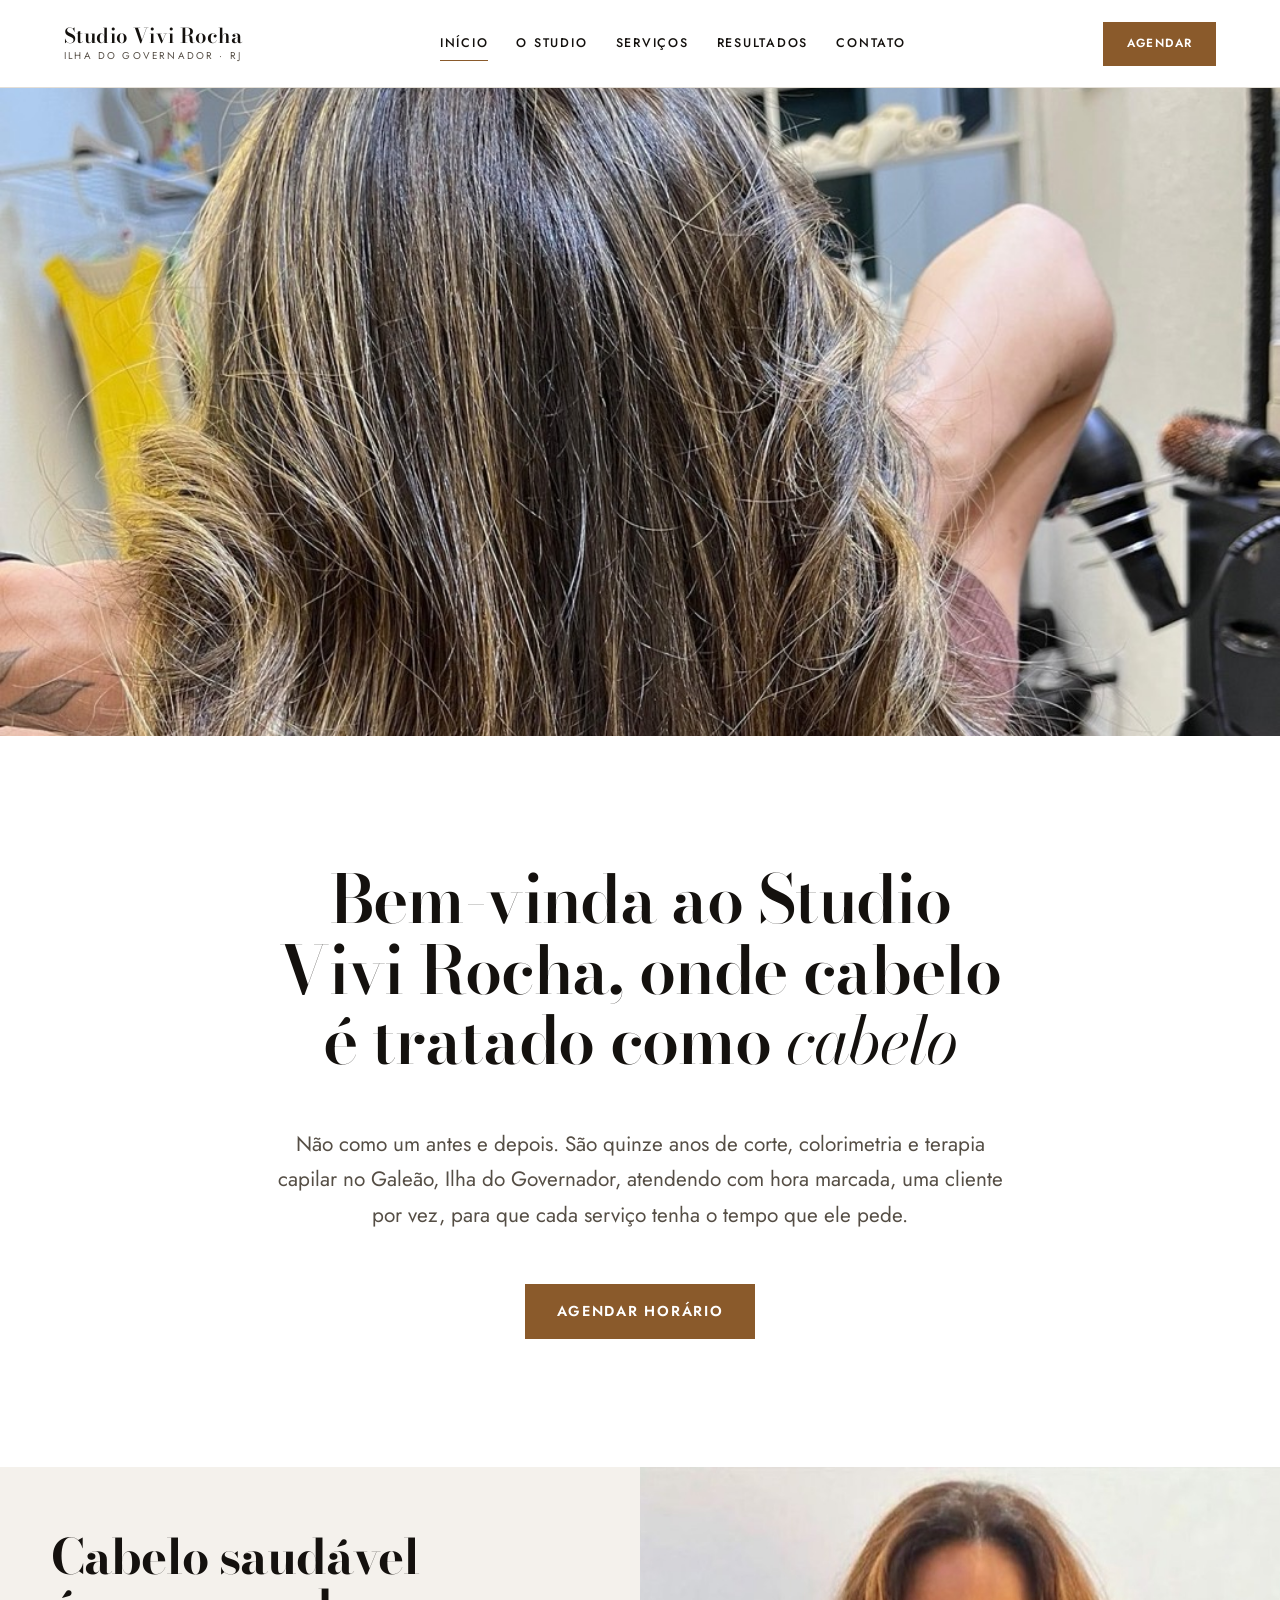
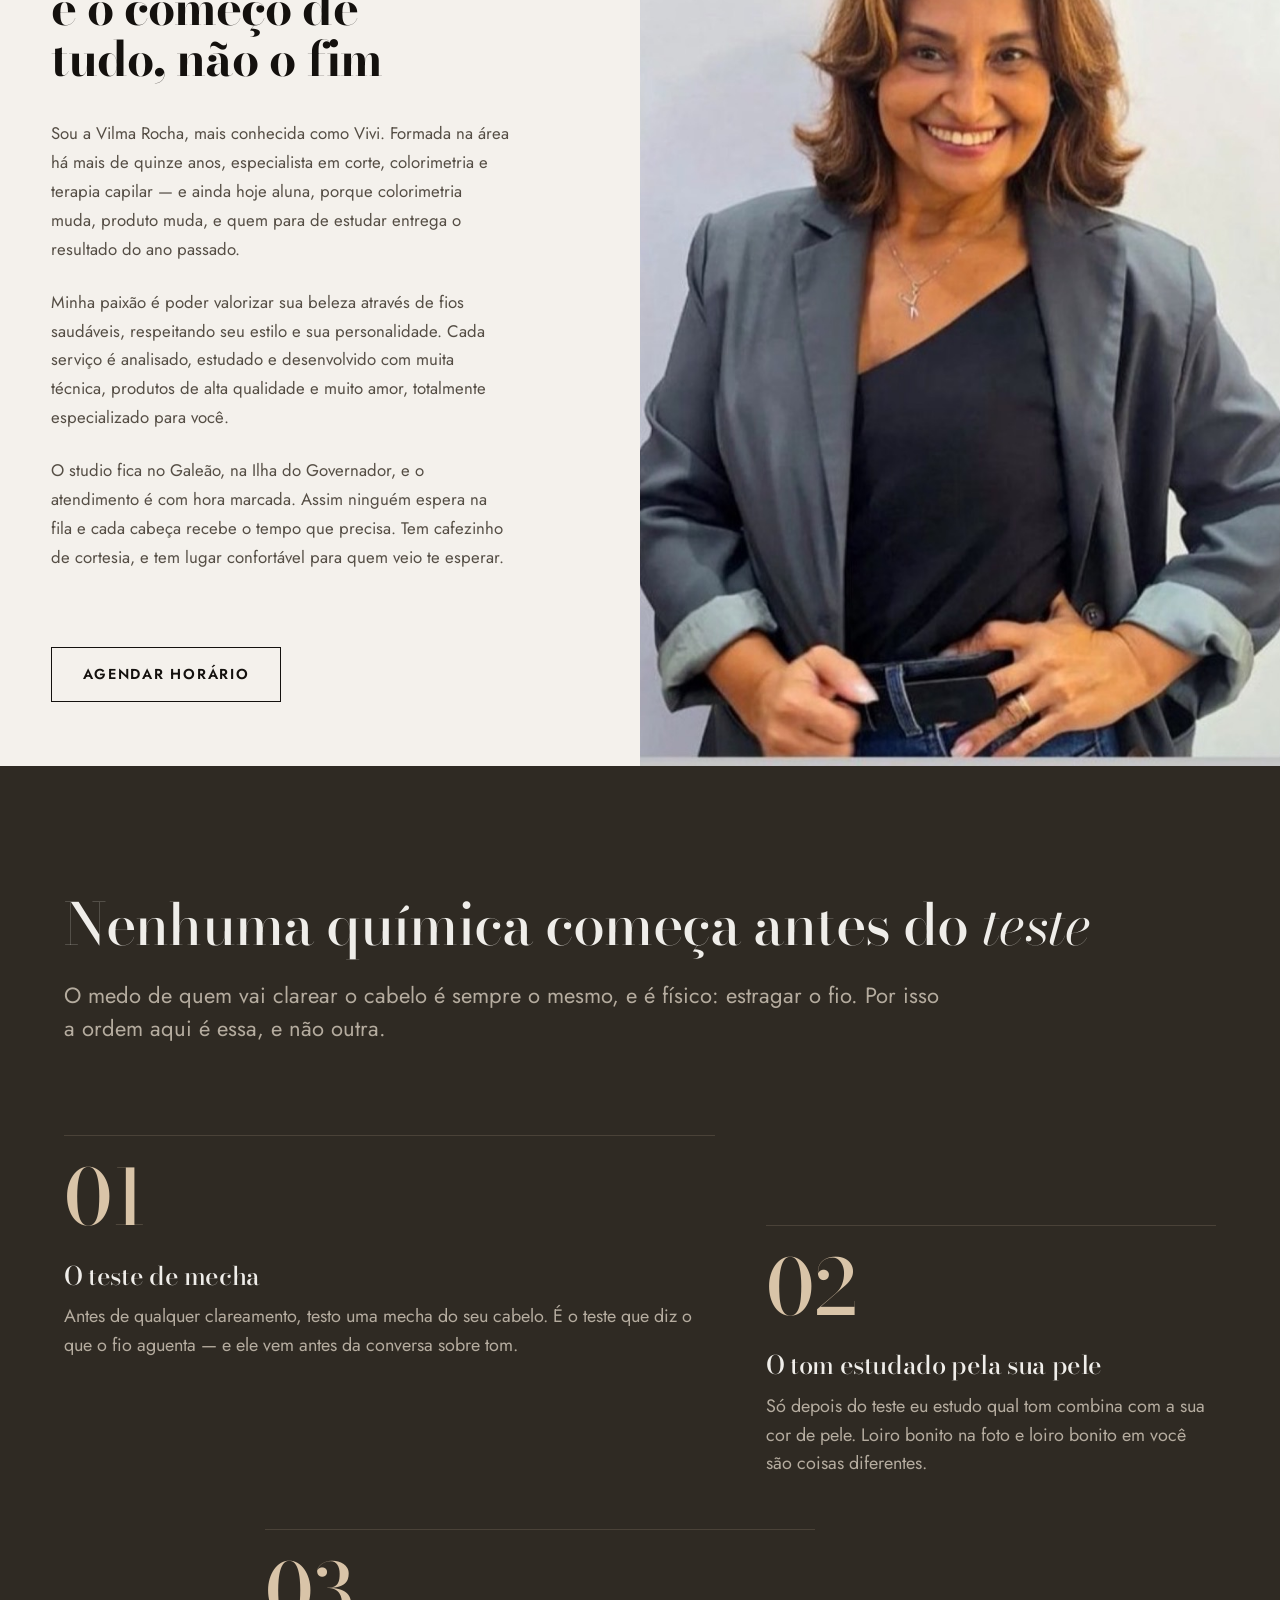
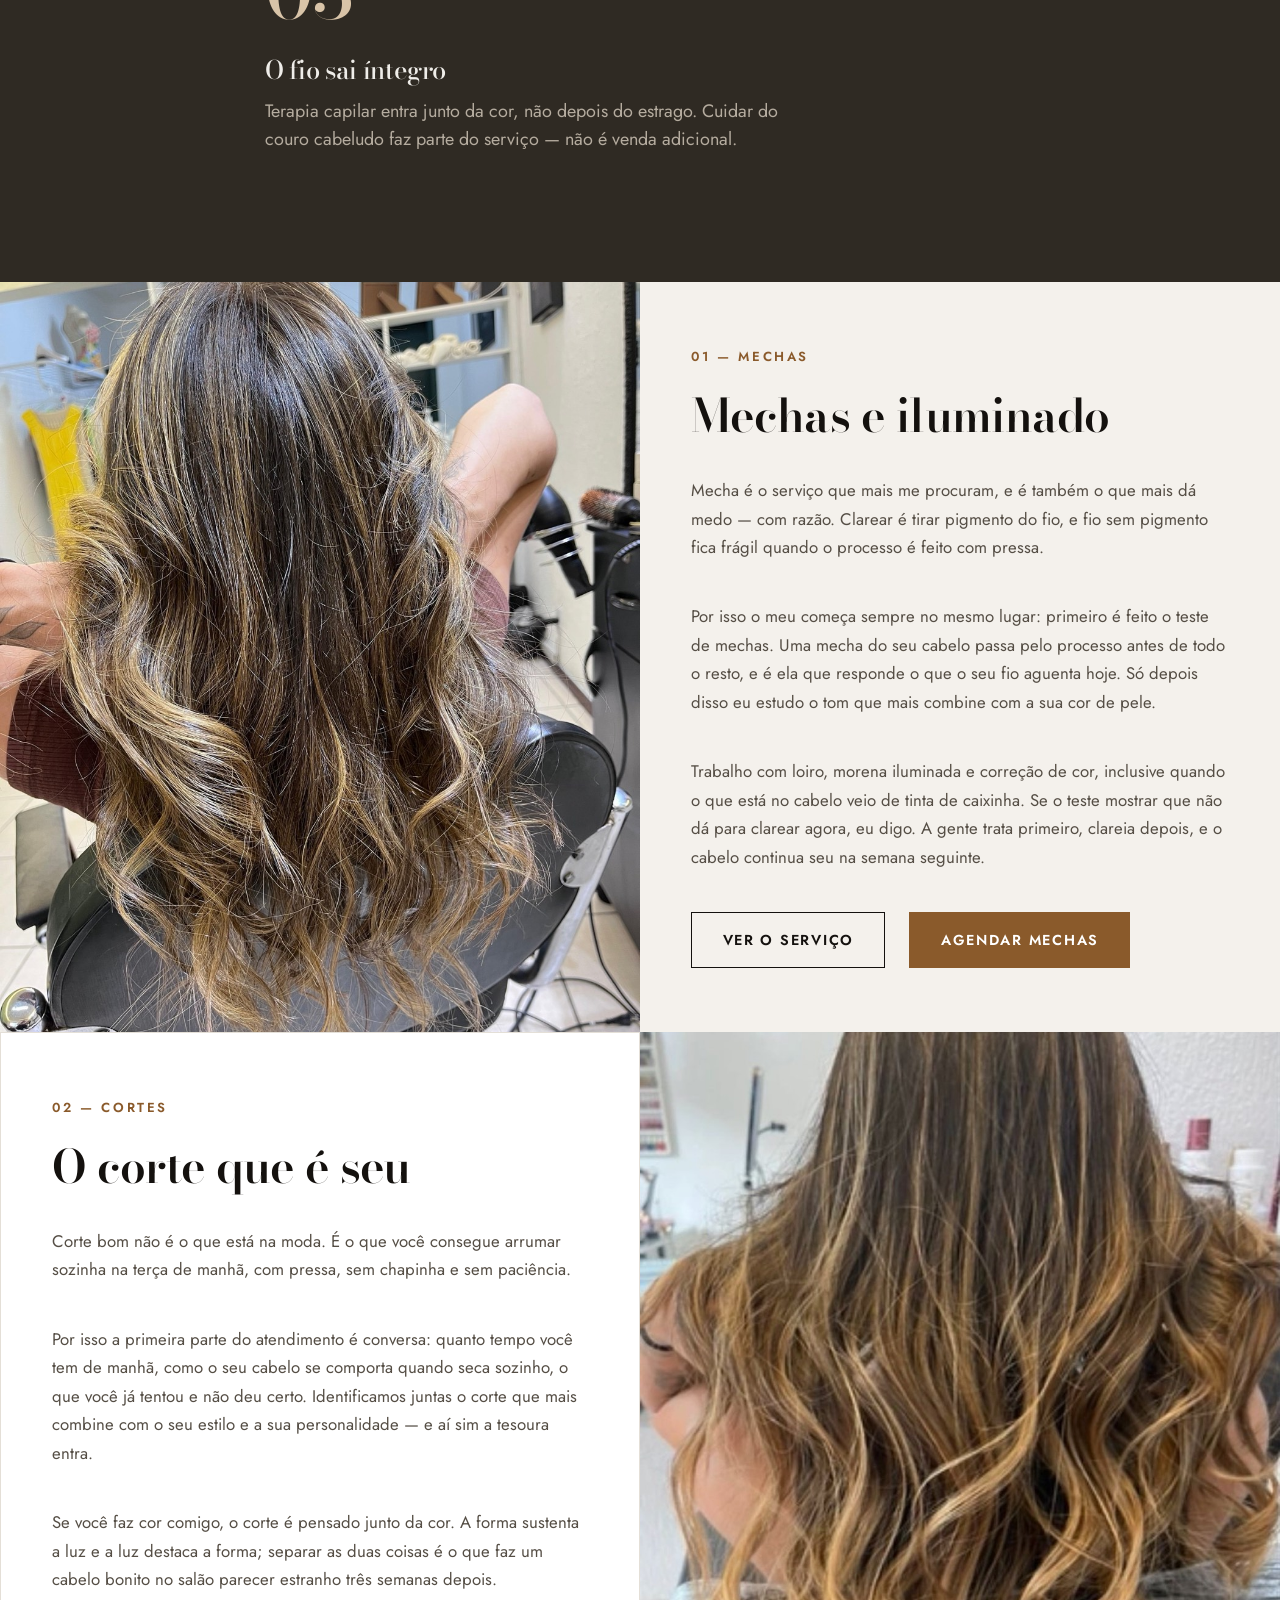
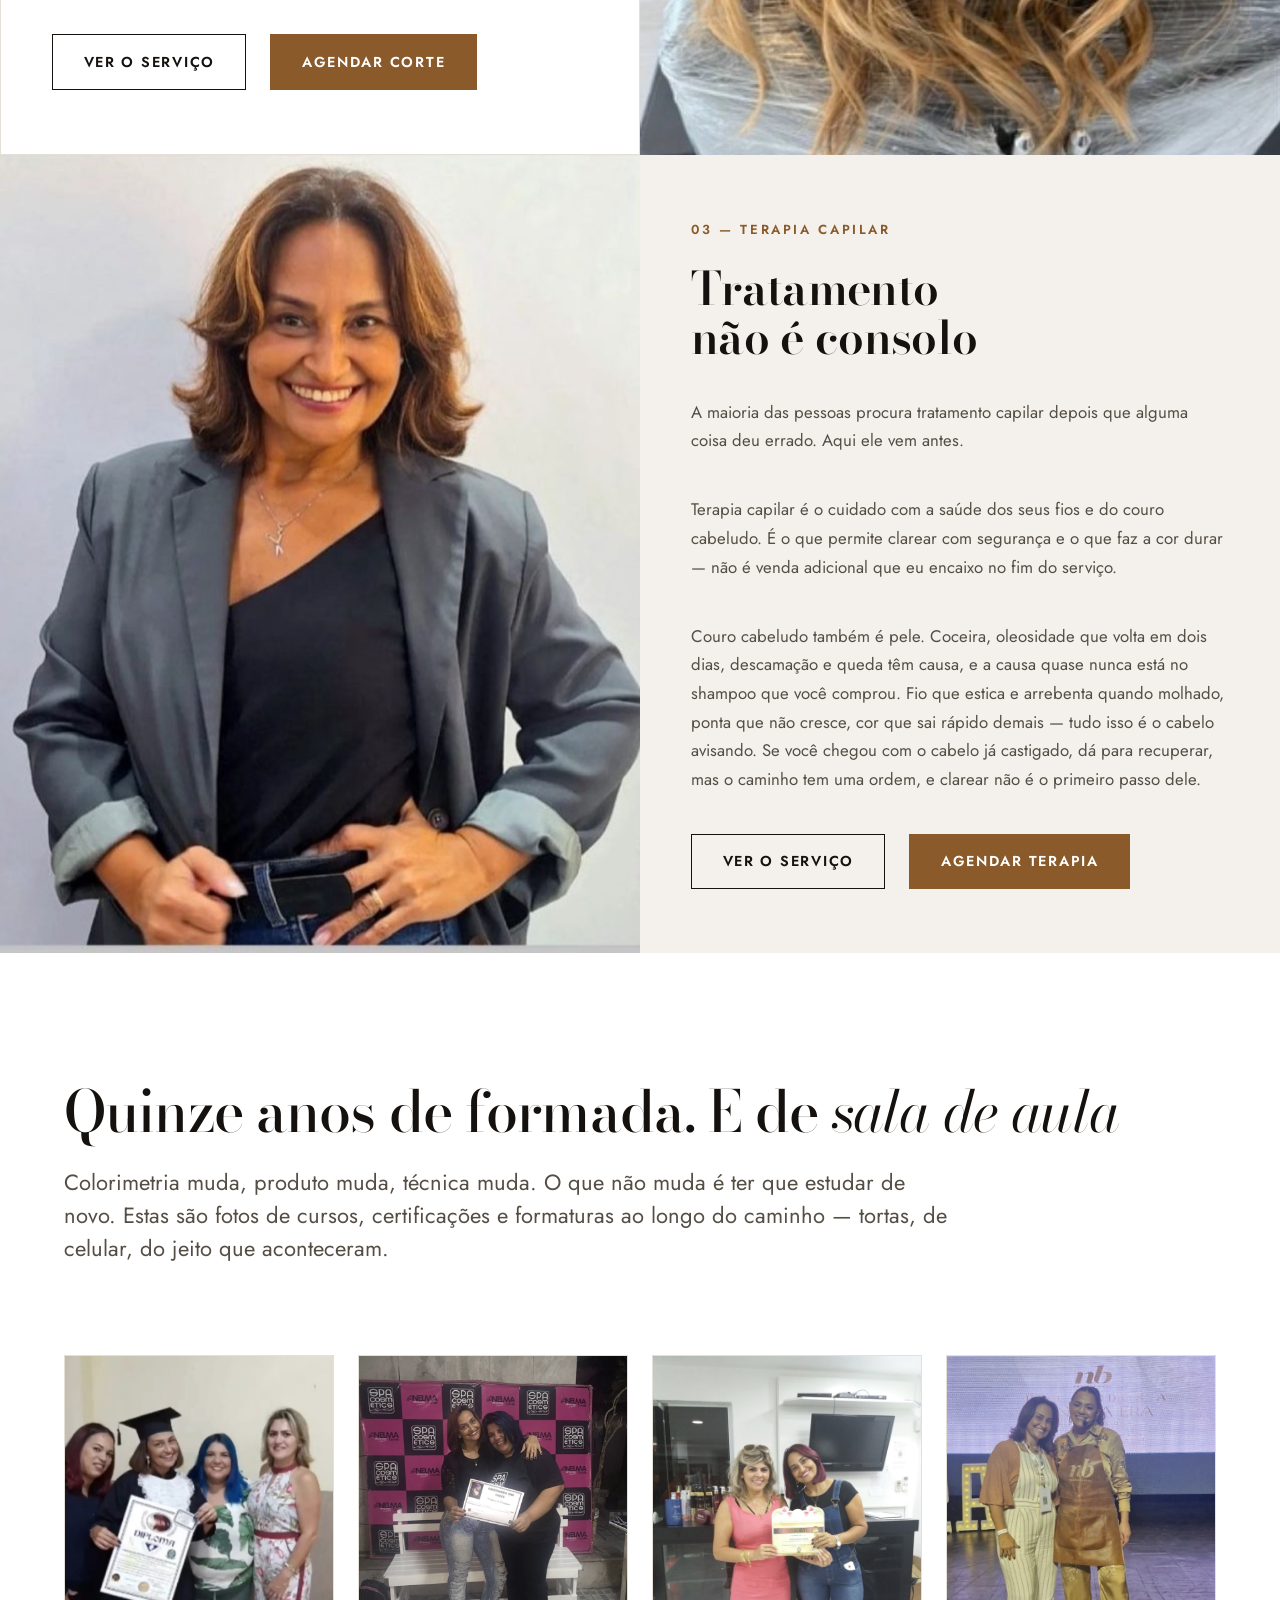
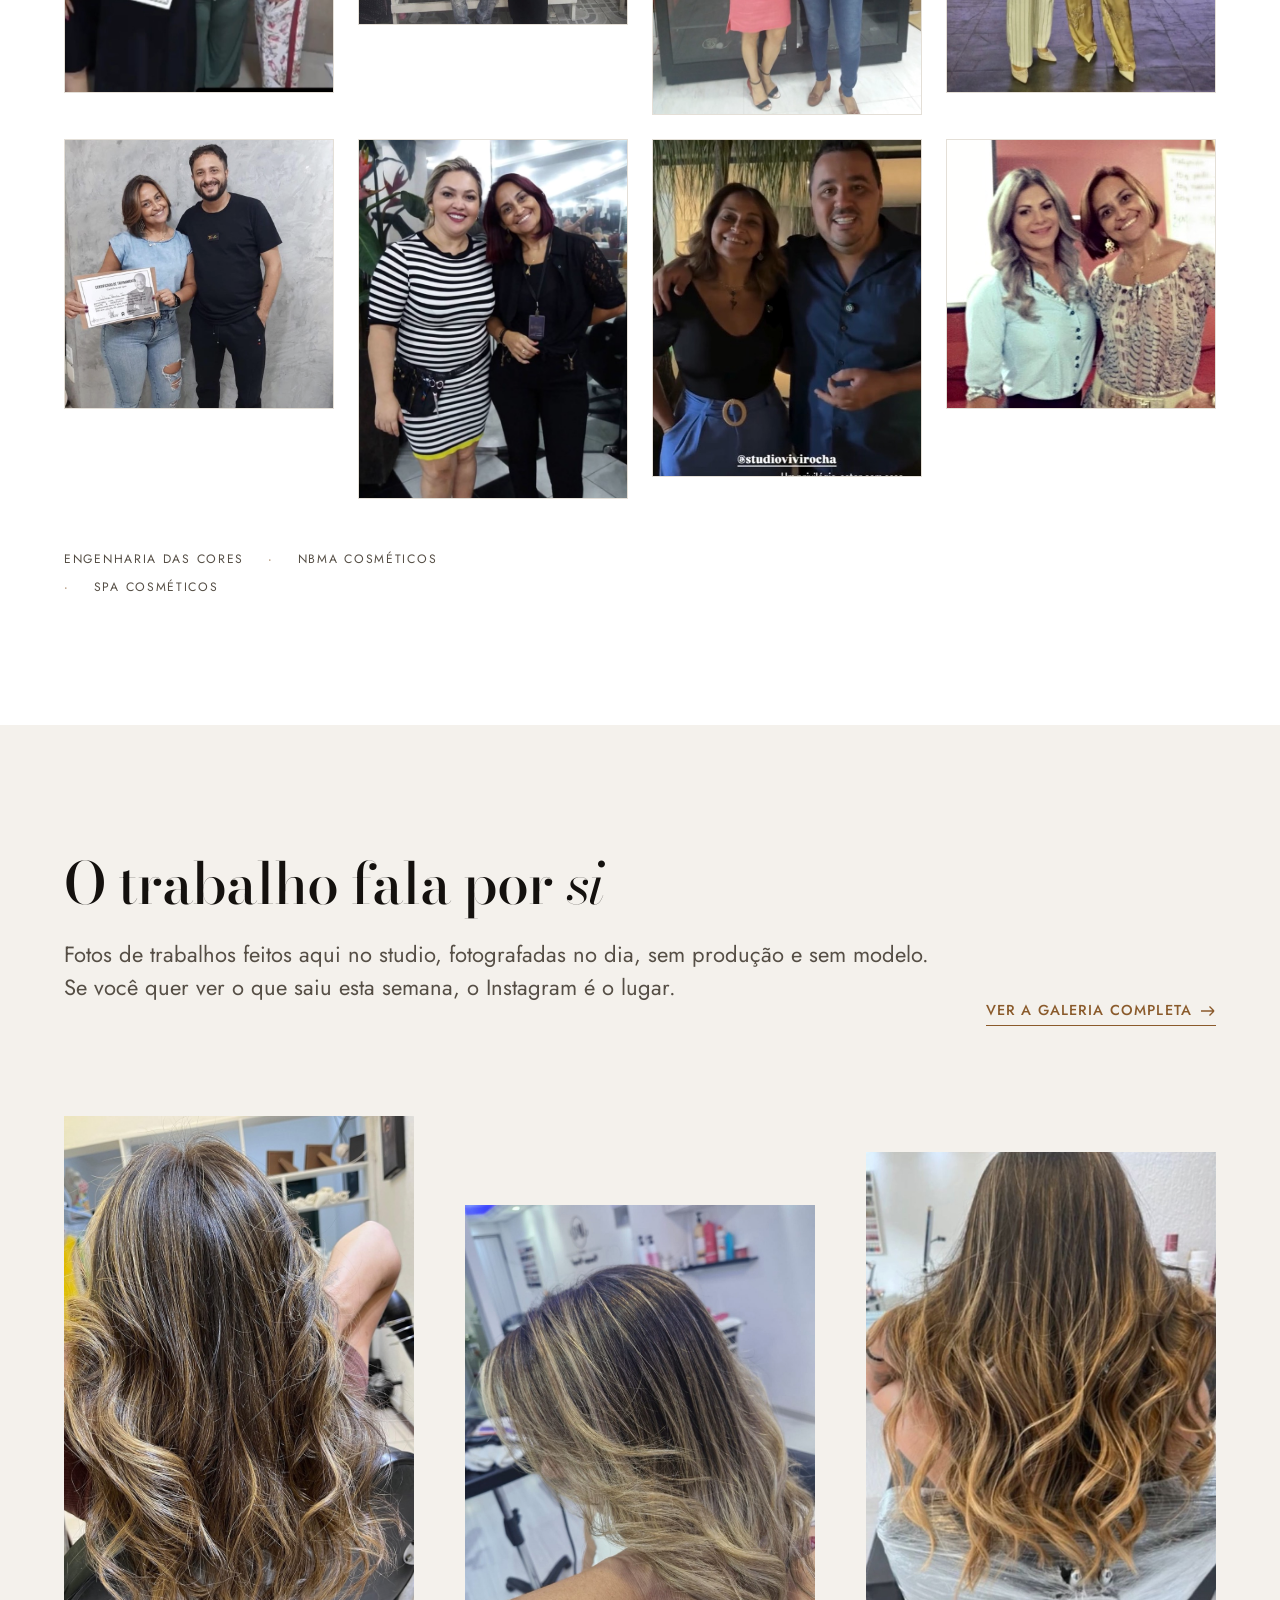
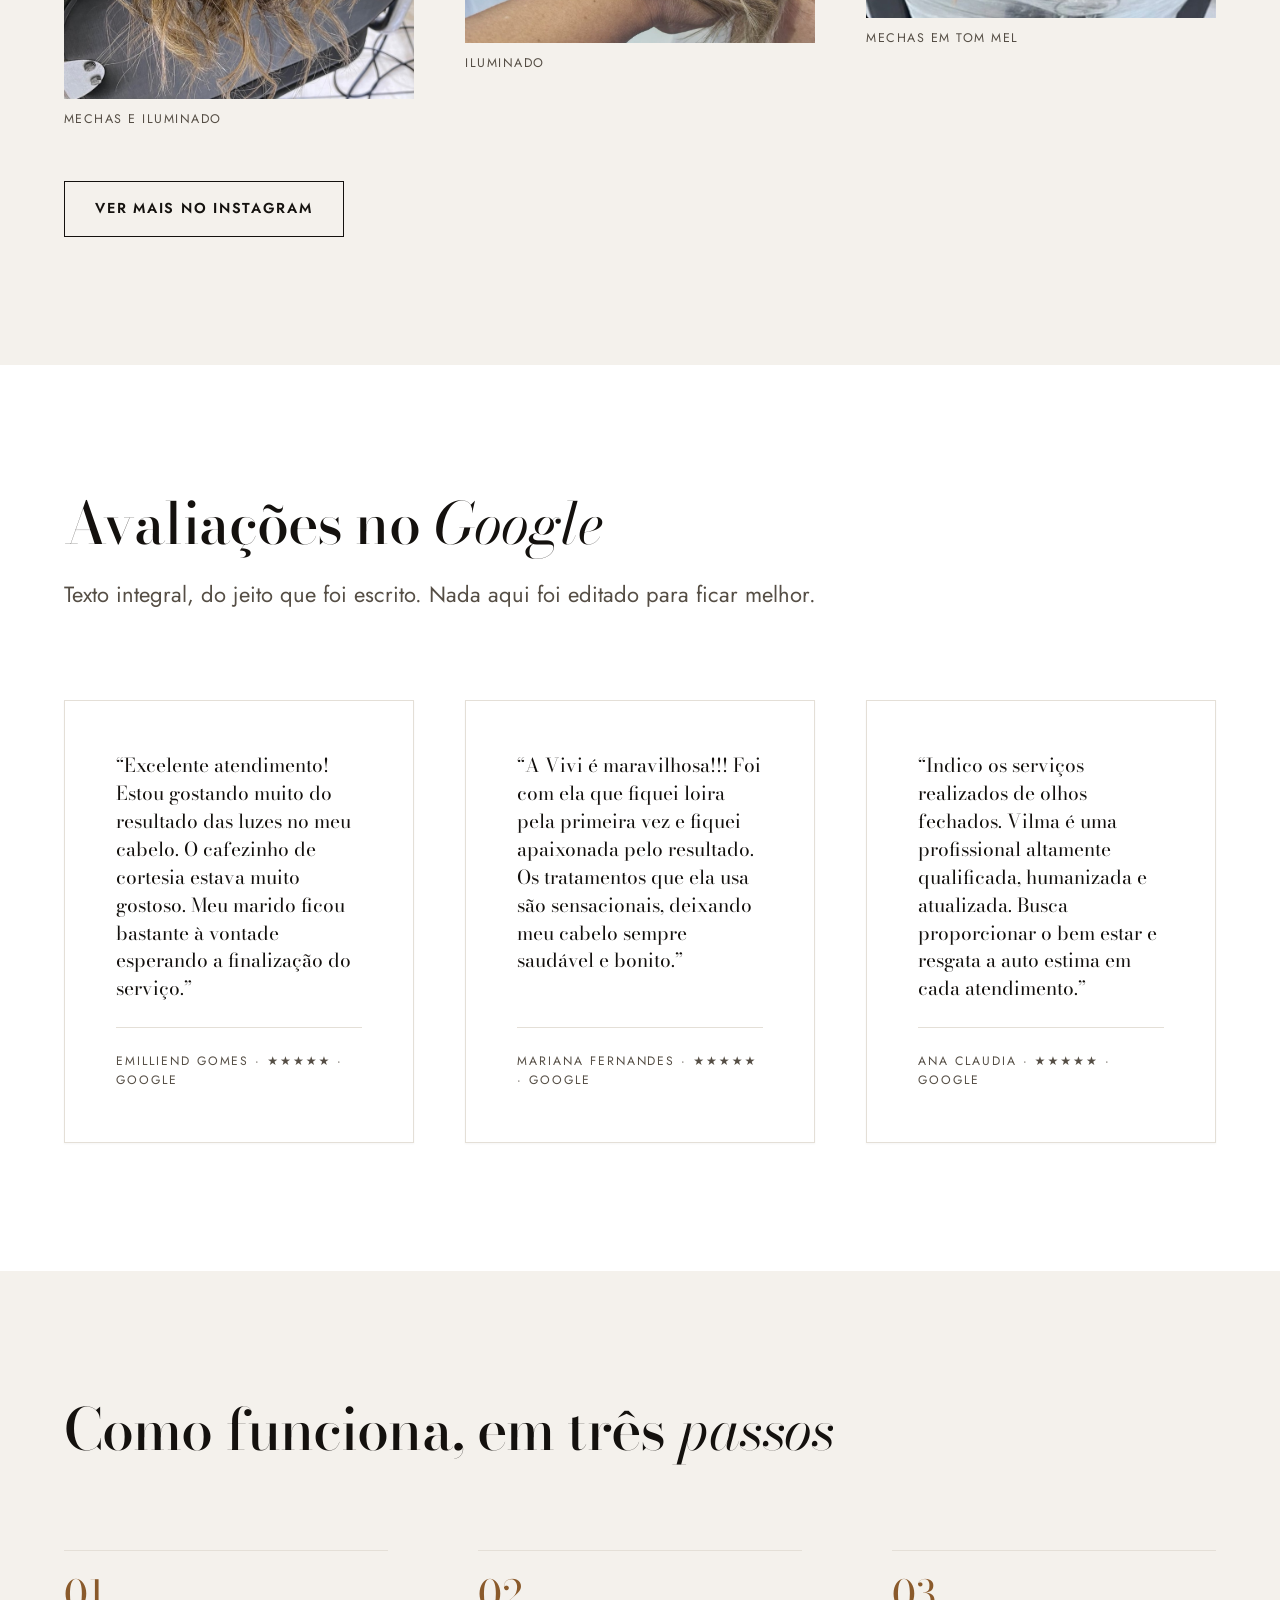
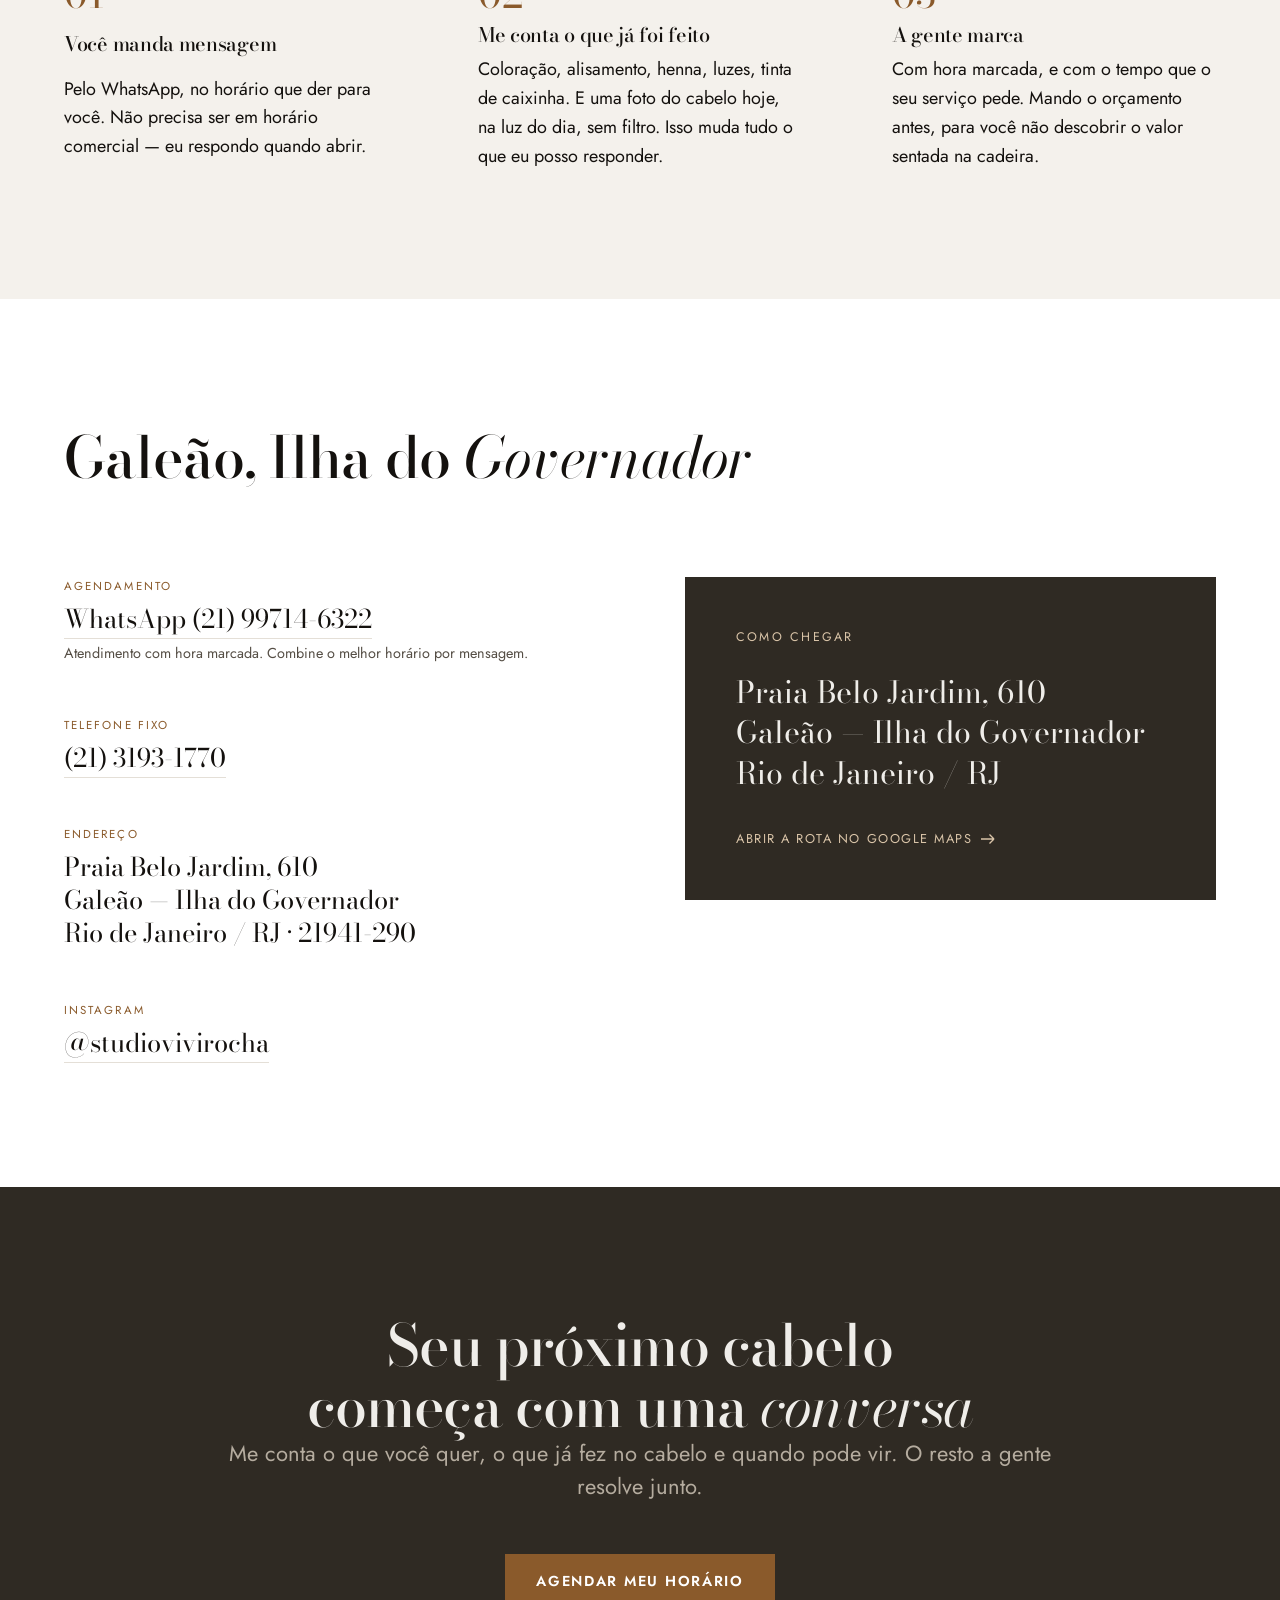
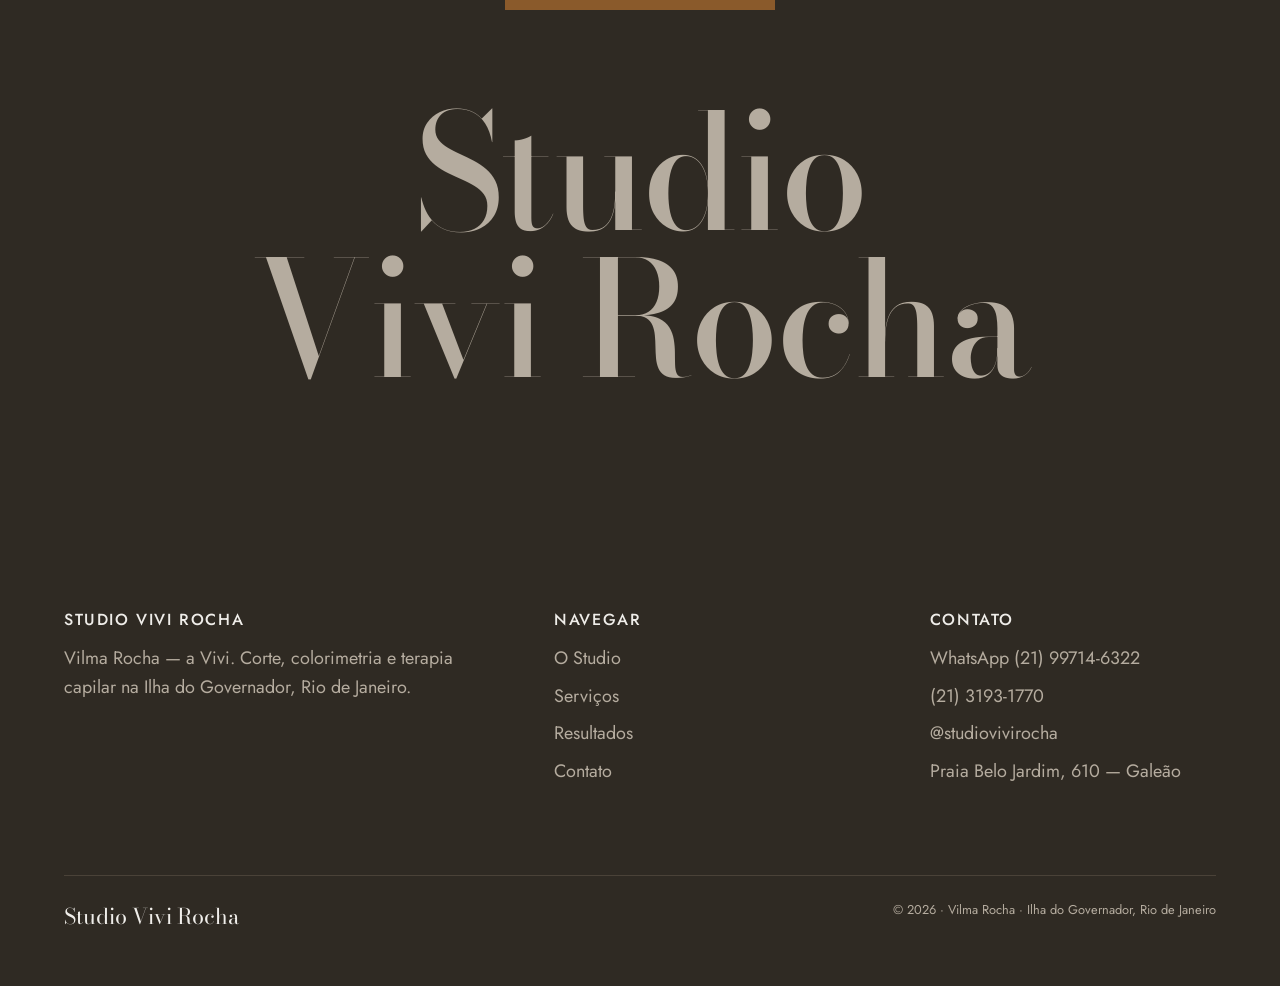
==== commit f95dad29: "Simplifica a home no padrão da referência O dono mostrou as duas dobras da referência e apontou que " ====
--- a/index.html
+++ b/index.html
@@ -103,78 +103,48 @@
 
 <main id="conteudo">
 
-  <!-- ===== 02 · HERO DE SANGRIA TOTAL ===== -->
-  <section class="hero">
+  <!-- ===== 01 · HERO — só a foto, sem texto por cima ===== -->
+  <section class="hero hero--limpo">
     <div class="hero__fundo">
-      <img src="assets/img/trabalhos/b.jpg" alt="Cabelo com mechas iluminadas feito no Studio Vivi Rocha" width="1050" height="1400" fetchpriority="high" decoding="async">
-    </div>
-    <div class="hero__veu" aria-hidden="true"></div>
-    <div class="container hero__conteudo">
-      <p class="eyebrow rv">Studio Vivi Rocha · Ilha do Governador</p>
-      <h1 class="rv rv-d1">Quinze anos estudando <em>cor</em>, para acertar a sua.</h1>
-      <p class="hero__sub rv rv-d2">Vilma Rocha — a Vivi. Corte, colorimetria e terapia capilar no Galeão. Nenhuma química começa antes do teste de mecha.</p>
-      <div class="acoes rv rv-d3">
-        <a class="btn btn--primario" href="https://wa.me/5521997146322?text=Oi%2C%20Vivi!%20Vim%20pelo%20site%20e%20quero%20agendar%20um%20hor%C3%A1rio." target="_blank" rel="noopener" data-agendar>Agendar pelo WhatsApp</a>
-        <a class="btn btn--sobre-foto" href="#resultados">Ver resultados</a>
-      </div>
-    </div>
-    <div class="cartao-dado rv rv-d3">
-      <div class="cartao-dado__n">15</div>
-      <div class="cartao-dado__r">anos de formada</div>
-    </div>
-  </section>
-
-  <!-- ===== 03 · BOAS-VINDAS ===== -->
-  <section class="secao boas-vindas">
-    <div class="container">
-      <p class="eyebrow rv">Bem-vinda</p>
-      <h2 class="rv rv-d1">Onde cabelo é tratado como <em>cabelo</em>.</h2>
-      <p class="lead rv rv-d2">Não como um antes e depois. São quinze anos de corte, colorimetria e terapia capilar no Galeão, atendendo com hora marcada, uma cliente por vez, para que cada serviço tenha o tempo que ele pede.</p>
-      <div class="acoes rv rv-d3">
+      <img src="assets/img/trabalhos/a.jpg" alt="Mechas iluminadas feitas no Studio Vivi Rocha, no Galeão" width="1050" height="1400" fetchpriority="high" decoding="async">
+    </div>
+  </section>
+
+  <!-- ===== 02 · BOAS-VINDAS ===== -->
+  <section class="secao boas-vindas centro">
+    <div class="container">
+      <h2 class="rv">Bem-vinda ao Studio Vivi Rocha, onde cabelo é tratado como <em>cabelo</em></h2>
+      <p class="rv rv-d1">Não como um antes e depois. São quinze anos de corte, colorimetria e terapia capilar no Galeão, Ilha do Governador, atendendo com hora marcada, uma cliente por vez, para que cada serviço tenha o tempo que ele pede.</p>
+      <div class="acoes rv rv-d2">
         <a class="btn btn--primario" href="https://wa.me/5521997146322?text=Oi%2C%20Vivi!%20Vim%20pelo%20site%20e%20quero%20agendar%20um%20hor%C3%A1rio." target="_blank" rel="noopener" data-agendar>Agendar horário</a>
       </div>
     </div>
   </section>
 
-  <!-- ===== 04 · MANIFESTO + TIRA DE IMAGENS ===== -->
-  <section class="secao secao--alt manifesto">
-    <div class="container">
-      <p class="eyebrow rv">O que guia o trabalho</p>
-      <h2 class="rv rv-d1">Fio saudável é o começo de tudo, não o <em>fim</em>.</h2>
-      <div class="tira rv rv-d2">
-        <figure><div class="moldura"><img src="assets/img/trabalhos/a.jpg" alt="Mechas iluminadas com raiz esfumada" width="1050" height="1400" loading="lazy" decoding="async"></div></figure>
-        <figure><div class="moldura"><img src="assets/img/vivi/retrato.jpg" alt="Vilma Rocha, a Vivi, no studio" width="800" height="767" loading="lazy" decoding="async"></div></figure>
-        <figure><div class="moldura"><img src="assets/img/trabalhos/c.jpg" alt="Ondulado com mechas em tom mel" width="1036" height="1400" loading="lazy" decoding="async"></div></figure>
-      </div>
-      <div class="acoes rv rv-d3">
-        <a class="btn btn--primario" href="https://wa.me/5521997146322?text=Oi%2C%20Vivi!%20Vim%20pelo%20site%20e%20quero%20agendar%20um%20hor%C3%A1rio." target="_blank" rel="noopener" data-agendar>Agendar pelo WhatsApp</a>
-      </div>
-    </div>
-  </section>
-
-  <!-- ===== 05 · BLOCO DE TEXTO ===== -->
-  <section class="secao bloco-texto">
-    <div class="container">
-      <div class="bloco-texto__colunas">
-        <div class="rv">
-          <p>Sou a Vilma Rocha, mais conhecida como Vivi. Formada na área há mais de quinze anos, especialista em corte, colorimetria e terapia capilar — e ainda hoje aluna, porque colorimetria muda, produto muda, e quem para de estudar entrega o resultado do ano passado.</p>
-          <p>Minha paixão é poder valorizar sua beleza através de fios saudáveis, respeitando seu estilo e sua personalidade. Cada serviço é analisado, estudado e desenvolvido com muita técnica, produtos de alta qualidade e muito amor.</p>
-        </div>
-        <div class="rv rv-d1">
-          <p>O studio fica no Galeão, na Ilha do Governador. O atendimento é com hora marcada — assim ninguém espera na fila e cada cabeça recebe o tempo que precisa.</p>
-          <p>Tem cafezinho de cortesia, e tem lugar confortável para quem veio te esperar. São detalhes pequenos, mas são eles que fazem uma manhã de salão parecer curta.</p>
-        </div>
-      </div>
-    </div>
-  </section>
-
-  <!-- ===== 06 · O MÉTODO ===== -->
+  <!-- ===== 03 · DESTAQUE — painel de texto + foto sangrando ===== -->
+  <section class="secao secao--sangria">
+    <div class="destaque destaque--foto-dir">
+      <div class="destaque__painel rv">
+        <h2>Cabelo saudável é o começo de tudo, não o fim</h2>
+        <p>Sou a Vilma Rocha, mais conhecida como Vivi. Formada na área há mais de quinze anos, especialista em corte, colorimetria e terapia capilar — e ainda hoje aluna, porque colorimetria muda, produto muda, e quem para de estudar entrega o resultado do ano passado.</p>
+        <p>Minha paixão é poder valorizar sua beleza através de fios saudáveis, respeitando seu estilo e sua personalidade. Cada serviço é analisado, estudado e desenvolvido com muita técnica, produtos de alta qualidade e muito amor, totalmente especializado para você.</p>
+        <p>O studio fica no Galeão, na Ilha do Governador, e o atendimento é com hora marcada. Assim ninguém espera na fila e cada cabeça recebe o tempo que precisa. Tem cafezinho de cortesia, e tem lugar confortável para quem veio te esperar.</p>
+        <div class="acoes">
+          <a class="btn btn--secundario" href="https://wa.me/5521997146322?text=Oi%2C%20Vivi!%20Vim%20pelo%20site%20e%20quero%20agendar%20um%20hor%C3%A1rio." target="_blank" rel="noopener" data-agendar>Agendar horário</a>
+        </div>
+      </div>
+      <div class="destaque__foto rv rv-d1">
+        <img src="assets/img/vivi/retrato.jpg" alt="Vilma Rocha, a Vivi, cabeleireira do Studio Vivi Rocha" width="800" height="767" loading="lazy" decoding="async">
+      </div>
+    </div>
+  </section>
+
+  <!-- ===== 04 · O MÉTODO ===== -->
   <section class="secao secao--dark" id="metodo">
     <div class="container">
       <div class="cabeca-secao">
-        <p class="eyebrow rv">O método</p>
-        <h2 class="rv rv-d1">Nenhuma química começa antes do <em>teste</em>.</h2>
-        <p class="lead rv rv-d2">O medo de quem vai clarear o cabelo é sempre o mesmo, e é físico: estragar o fio. Por isso a ordem aqui é essa, e não outra.</p>
+        <h2 class="rv">Nenhuma química começa antes do <em>teste</em></h2>
+        <p class="lead rv rv-d1">O medo de quem vai clarear o cabelo é sempre o mesmo, e é físico: estragar o fio. Por isso a ordem aqui é essa, e não outra.</p>
       </div>
       <div class="metodo">
         <div class="metodo__passo rv">
@@ -196,79 +166,72 @@
     </div>
   </section>
 
-  <!-- ===== 07 · SERVIÇO 01 — MECHAS (imagem à esquerda) ===== -->
-  <section class="secao" id="servicos">
-    <div class="container">
-      <div class="servico servico--esq servico--alta">
-        <div class="servico__midia rv">
-          <div class="moldura"><img src="assets/img/trabalhos/a.jpg" alt="Mechas loiras com raiz esfumada e pontas claras, feitas no studio" width="1050" height="1400" loading="lazy" decoding="async"></div>
-        </div>
-        <div class="servico__texto rv rv-d1">
-          <span class="servico__n">01 — Mechas</span>
-          <h2>Mechas e <em>iluminado</em></h2>
-          <p>Mecha é o serviço que mais me procuram, e é também o que mais dá medo — com razão. Clarear é tirar pigmento do fio, e fio sem pigmento fica frágil quando o processo é feito com pressa.</p>
-          <p>Por isso o meu começa sempre no mesmo lugar: primeiro é feito o teste de mechas. Uma mecha do seu cabelo passa pelo processo antes de todo o resto, e é ela que responde o que o seu fio aguenta hoje. Só depois disso eu estudo o tom que mais combine com a sua cor de pele.</p>
-          <p>Trabalho com loiro, morena iluminada e correção de cor — inclusive quando o que está no cabelo veio de tinta de caixinha. Se o teste mostrar que não dá para clarear agora, eu digo. A gente trata primeiro, clareia depois, e o cabelo continua seu na semana seguinte.</p>
-          <div class="acoes servico__acao">
-            <a class="btn btn--secundario" href="servicos/mechas.html">Ver o serviço</a>
-            <a class="btn btn--primario" href="https://wa.me/5521997146322?text=Oi%2C%20Vivi!%20Vim%20pela%20p%C3%A1gina%20de%20Mechas%20e%20quero%20agendar." target="_blank" rel="noopener" data-agendar>Agendar mechas</a>
-          </div>
-        </div>
-      </div>
-    </div>
-  </section>
-
-  <!-- ===== 08 · SERVIÇO 02 — CORTES (imagem à direita, fundo trocado) ===== -->
-  <section class="secao secao--alt">
-    <div class="container">
-      <div class="servico servico--dir servico--larga">
-        <div class="servico__midia rv">
-          <div class="moldura"><img src="assets/img/trabalhos/c.jpg" alt="Corte com movimento em cabelo ondulado e iluminado" width="1036" height="1400" loading="lazy" decoding="async"></div>
-        </div>
-        <div class="servico__texto rv rv-d1">
-          <span class="servico__n">02 — Cortes</span>
-          <h2>O corte que é <em>seu</em></h2>
-          <p>Corte bom não é o que está na moda. É o que você consegue arrumar sozinha na terça de manhã, com pressa, sem chapinha e sem paciência.</p>
-          <p>Por isso a primeira parte do atendimento é conversa: quanto tempo você tem de manhã, como o seu cabelo se comporta quando seca sozinho, o que você já tentou e não deu certo. Identificamos juntas o corte que mais combine com o seu estilo e a sua personalidade — e aí sim a tesoura entra.</p>
-          <p>Se você faz cor comigo, o corte é pensado junto da cor. A forma sustenta a luz e a luz destaca a forma; separar as duas coisas é o que faz um cabelo bonito no salão parecer estranho três semanas depois.</p>
-          <div class="acoes servico__acao">
-            <a class="btn btn--secundario" href="servicos/cortes.html">Ver o serviço</a>
-            <a class="btn btn--primario" href="https://wa.me/5521997146322?text=Oi%2C%20Vivi!%20Vim%20pela%20p%C3%A1gina%20de%20Cortes%20e%20quero%20agendar." target="_blank" rel="noopener" data-agendar>Agendar corte</a>
-          </div>
-        </div>
-      </div>
-    </div>
-  </section>
-
-  <!-- ===== 09 · SERVIÇO 03 — TERAPIA CAPILAR (imagem à esquerda) ===== -->
-  <section class="secao">
-    <div class="container">
-      <div class="servico servico--esq servico--baixa">
-        <div class="servico__midia rv">
-          <div class="moldura"><img src="assets/img/vivi/retrato-alt.jpg" alt="Vilma Rocha, a Vivi, responsável pelos atendimentos do studio" width="829" height="795" loading="lazy" decoding="async"></div>
-        </div>
-        <div class="servico__texto rv rv-d1">
-          <span class="servico__n">03 — Terapia capilar</span>
-          <h2>Tratamento não é <em>consolo</em></h2>
-          <p>A maioria das pessoas procura tratamento capilar depois que alguma coisa deu errado. Aqui ele vem antes.</p>
-          <p>Terapia capilar é o cuidado com a saúde dos seus fios e do couro cabeludo. É o que permite clarear com segurança e o que faz a cor durar — não é venda adicional que eu encaixo no fim do serviço.</p>
-          <p>Couro cabeludo também é pele. Coceira, oleosidade que volta em dois dias, descamação e queda têm causa, e a causa quase nunca está no shampoo que você comprou. Fio que estica e arrebenta quando molhado, ponta que não cresce, cor que sai rápido demais — tudo isso é o cabelo avisando. Se você chegou com o cabelo já castigado, dá para recuperar; mas o caminho tem uma ordem, e clarear não é o primeiro passo dele.</p>
-          <div class="acoes servico__acao">
-            <a class="btn btn--secundario" href="servicos/terapia-capilar.html">Ver o serviço</a>
-            <a class="btn btn--primario" href="https://wa.me/5521997146322?text=Oi%2C%20Vivi!%20Vim%20pela%20p%C3%A1gina%20de%20Terapia%20Capilar%20e%20quero%20agendar." target="_blank" rel="noopener" data-agendar>Agendar terapia</a>
-          </div>
-        </div>
-      </div>
-    </div>
-  </section>
-
-  <!-- ===== 10 · A PAREDE DOS CURSOS ===== -->
-  <section class="secao secao--alt" id="formacao">
+  <!-- ===== 05 · MECHAS (foto à esquerda) ===== -->
+  <section class="secao secao--sangria" id="servicos">
+    <div class="servico servico--esq">
+      <div class="servico__midia rv">
+        <div class="moldura"><img src="assets/img/trabalhos/a.jpg" alt="Mechas loiras com raiz esfumada e pontas claras, feitas no studio" width="1050" height="1400" loading="lazy" decoding="async"></div>
+      </div>
+      <div class="servico__texto rv rv-d1">
+        <span class="servico__n">01 — Mechas</span>
+        <h2>Mechas e iluminado</h2>
+        <p>Mecha é o serviço que mais me procuram, e é também o que mais dá medo — com razão. Clarear é tirar pigmento do fio, e fio sem pigmento fica frágil quando o processo é feito com pressa.</p>
+        <p>Por isso o meu começa sempre no mesmo lugar: primeiro é feito o teste de mechas. Uma mecha do seu cabelo passa pelo processo antes de todo o resto, e é ela que responde o que o seu fio aguenta hoje. Só depois disso eu estudo o tom que mais combine com a sua cor de pele.</p>
+        <p>Trabalho com loiro, morena iluminada e correção de cor, inclusive quando o que está no cabelo veio de tinta de caixinha. Se o teste mostrar que não dá para clarear agora, eu digo. A gente trata primeiro, clareia depois, e o cabelo continua seu na semana seguinte.</p>
+        <div class="acoes">
+          <a class="btn btn--secundario" href="servicos/mechas.html">Ver o serviço</a>
+          <a class="btn btn--primario" href="https://wa.me/5521997146322?text=Oi%2C%20Vivi!%20Vim%20pela%20p%C3%A1gina%20de%20Mechas%20e%20quero%20agendar." target="_blank" rel="noopener" data-agendar>Agendar mechas</a>
+        </div>
+      </div>
+    </div>
+  </section>
+
+  <!-- ===== 06 · CORTES (foto à direita) ===== -->
+  <section class="secao secao--sangria">
+    <div class="servico servico--dir servico--claro">
+      <div class="servico__midia rv">
+        <div class="moldura"><img src="assets/img/trabalhos/c.jpg" alt="Corte com movimento em cabelo ondulado e iluminado" width="1036" height="1400" loading="lazy" decoding="async"></div>
+      </div>
+      <div class="servico__texto rv rv-d1">
+        <span class="servico__n">02 — Cortes</span>
+        <h2>O corte que é seu</h2>
+        <p>Corte bom não é o que está na moda. É o que você consegue arrumar sozinha na terça de manhã, com pressa, sem chapinha e sem paciência.</p>
+        <p>Por isso a primeira parte do atendimento é conversa: quanto tempo você tem de manhã, como o seu cabelo se comporta quando seca sozinho, o que você já tentou e não deu certo. Identificamos juntas o corte que mais combine com o seu estilo e a sua personalidade — e aí sim a tesoura entra.</p>
+        <p>Se você faz cor comigo, o corte é pensado junto da cor. A forma sustenta a luz e a luz destaca a forma; separar as duas coisas é o que faz um cabelo bonito no salão parecer estranho três semanas depois.</p>
+        <div class="acoes">
+          <a class="btn btn--secundario" href="servicos/cortes.html">Ver o serviço</a>
+          <a class="btn btn--primario" href="https://wa.me/5521997146322?text=Oi%2C%20Vivi!%20Vim%20pela%20p%C3%A1gina%20de%20Cortes%20e%20quero%20agendar." target="_blank" rel="noopener" data-agendar>Agendar corte</a>
+        </div>
+      </div>
+    </div>
+  </section>
+
+  <!-- ===== 07 · TERAPIA CAPILAR (foto à esquerda) ===== -->
+  <section class="secao secao--sangria">
+    <div class="servico servico--esq">
+      <div class="servico__midia rv">
+        <div class="moldura"><img src="assets/img/vivi/retrato-alt.jpg" alt="Vilma Rocha, a Vivi, responsável pelos atendimentos do studio" width="829" height="795" loading="lazy" decoding="async"></div>
+      </div>
+      <div class="servico__texto rv rv-d1">
+        <span class="servico__n">03 — Terapia capilar</span>
+        <h2>Tratamento não é consolo</h2>
+        <p>A maioria das pessoas procura tratamento capilar depois que alguma coisa deu errado. Aqui ele vem antes.</p>
+        <p>Terapia capilar é o cuidado com a saúde dos seus fios e do couro cabeludo. É o que permite clarear com segurança e o que faz a cor durar — não é venda adicional que eu encaixo no fim do serviço.</p>
+        <p>Couro cabeludo também é pele. Coceira, oleosidade que volta em dois dias, descamação e queda têm causa, e a causa quase nunca está no shampoo que você comprou. Fio que estica e arrebenta quando molhado, ponta que não cresce, cor que sai rápido demais — tudo isso é o cabelo avisando. Se você chegou com o cabelo já castigado, dá para recuperar, mas o caminho tem uma ordem, e clarear não é o primeiro passo dele.</p>
+        <div class="acoes">
+          <a class="btn btn--secundario" href="servicos/terapia-capilar.html">Ver o serviço</a>
+          <a class="btn btn--primario" href="https://wa.me/5521997146322?text=Oi%2C%20Vivi!%20Vim%20pela%20p%C3%A1gina%20de%20Terapia%20Capilar%20e%20quero%20agendar." target="_blank" rel="noopener" data-agendar>Agendar terapia</a>
+        </div>
+      </div>
+    </div>
+  </section>
+
+  <!-- ===== 08 · FORMAÇÃO ===== -->
+  <section class="secao" id="formacao">
     <div class="container">
       <div class="cabeca-secao">
-        <p class="eyebrow rv">Formação</p>
-        <h2 class="rv rv-d1">Quinze anos de formada. E de <em>sala de aula</em>.</h2>
-        <p class="lead rv rv-d2">Colorimetria muda, produto muda, técnica muda. O que não muda é ter que estudar de novo. Estas são fotos de cursos, certificações e formaturas ao longo do caminho — tortas, de celular, do jeito que aconteceram.</p>
+        <h2 class="rv">Quinze anos de formada. E de <em>sala de aula</em></h2>
+        <p class="lead rv rv-d1">Colorimetria muda, produto muda, técnica muda. O que não muda é ter que estudar de novo. Estas são fotos de cursos, certificações e formaturas ao longo do caminho — tortas, de celular, do jeito que aconteceram.</p>
       </div>
       <div class="parede rv">
         <figure><div class="moldura"><img src="assets/img/cursos/formatura.jpg" alt="Vivi Rocha em cerimônia de formatura com beca e diploma" width="828" height="825" loading="lazy" decoding="async"></div></figure>
@@ -284,22 +247,21 @@
     </div>
   </section>
 
-  <!-- ===== 11 · RESULTADOS ===== -->
-  <section class="secao" id="resultados">
+  <!-- ===== 09 · RESULTADOS ===== -->
+  <section class="secao secao--alt" id="resultados">
     <div class="container">
       <div class="cabeca-secao cabeca-secao--com-acao">
-        <p class="eyebrow rv">Resultados</p>
-        <h2 class="rv rv-d1">O trabalho fala por <em>si</em>.</h2>
-        <p class="lead rv rv-d2">Estas são fotos de trabalhos feitos aqui no studio, fotografadas no dia, sem produção e sem modelo. Se você quer ver o que saiu esta semana, o Instagram é o lugar.</p>
-        <div class="cabeca-secao__acao rv rv-d2">
+        <h2 class="rv">O trabalho fala por <em>si</em></h2>
+        <p class="lead rv rv-d1">Fotos de trabalhos feitos aqui no studio, fotografadas no dia, sem produção e sem modelo. Se você quer ver o que saiu esta semana, o Instagram é o lugar.</p>
+        <div class="cabeca-secao__acao rv rv-d1">
           <a class="link-seta" href="resultados.html">Ver a galeria completa
             <svg width="16" height="12" viewBox="0 0 16 12" fill="none" aria-hidden="true"><path d="M1 6h13m0 0L9.5 1.5M14 6l-4.5 4.5" stroke="currentColor" stroke-width="1.4"/></svg>
           </a>
         </div>
       </div>
       <div class="galeria galeria--tres rv">
-        <figure><div class="moldura"><img src="assets/img/trabalhos/a.jpg" alt="Mechas iluminadas com raiz esfumada e pontas claras, feitas no studio" width="1050" height="1400" loading="lazy" decoding="async"></div><figcaption>Mechas e iluminado</figcaption></figure>
-        <figure><div class="moldura"><img src="assets/img/trabalhos/b.jpg" alt="Cabelo com transição suave do castanho para o loiro, visto de lado" width="1050" height="1400" loading="lazy" decoding="async"></div><figcaption>Iluminado</figcaption></figure>
+        <figure><div class="moldura"><img src="assets/img/trabalhos/a.jpg" alt="Mechas iluminadas com raiz esfumada e pontas claras" width="1050" height="1400" loading="lazy" decoding="async"></div><figcaption>Mechas e iluminado</figcaption></figure>
+        <figure><div class="moldura"><img src="assets/img/trabalhos/b.jpg" alt="Cabelo com transição suave do castanho para o loiro" width="1050" height="1400" loading="lazy" decoding="async"></div><figcaption>Iluminado</figcaption></figure>
         <figure><div class="moldura"><img src="assets/img/trabalhos/c.jpg" alt="Ondulado com mechas em tom mel" width="1036" height="1400" loading="lazy" decoding="async"></div><figcaption>Mechas em tom mel</figcaption></figure>
       </div>
       <div class="acoes rv" style="margin-top: var(--space-md)">
@@ -308,13 +270,12 @@
     </div>
   </section>
 
-  <!-- ===== 12 · AVALIAÇÕES DO GOOGLE ===== -->
-  <section class="secao secao--alt" id="avaliacoes">
+  <!-- ===== 10 · AVALIAÇÕES ===== -->
+  <section class="secao" id="avaliacoes">
     <div class="container">
       <div class="cabeca-secao">
-        <p class="eyebrow rv">O que dizem</p>
-        <h2 class="rv rv-d1">Avaliações no <em>Google</em>.</h2>
-        <p class="lead rv rv-d2">Texto integral, do jeito que foi escrito. Nada aqui foi editado para ficar melhor.</p>
+        <h2 class="rv">Avaliações no <em>Google</em></h2>
+        <p class="lead rv rv-d1">Texto integral, do jeito que foi escrito. Nada aqui foi editado para ficar melhor.</p>
       </div>
       <div class="depoimentos">
         <article class="depoimento rv">
@@ -333,30 +294,11 @@
     </div>
   </section>
 
-  <!-- ===== 13 · BANNER DE OBJEÇÃO ===== -->
-  <section class="secao">
-    <div class="container">
-      <div class="objecao rv">
-        <div class="objecao__fundo" aria-hidden="true">
-          <img src="assets/img/trabalhos/b.jpg" alt="" width="1050" height="1400" loading="lazy" decoding="async">
-        </div>
-        <div class="objecao__conteudo">
-          <h2>Não sabe qual tom combina com <em>você</em>?</h2>
-          <p>Essa é a pergunta certa — e ela não se responde por foto no celular. Manda uma mensagem contando o que você quer e o que já fez no cabelo. A partir daí eu digo o que dá para fazer com segurança.</p>
-          <div class="acoes">
-            <a class="btn btn--primario" href="https://wa.me/5521997146322?text=Oi%2C%20Vivi!%20N%C3%A3o%20sei%20qual%20tom%20combina%20comigo.%20Pode%20me%20ajudar%3F" target="_blank" rel="noopener" data-agendar>Perguntar pelo WhatsApp</a>
-          </div>
-        </div>
-      </div>
-    </div>
-  </section>
-
-  <!-- ===== 14 · COMO FUNCIONA O AGENDAMENTO ===== -->
-  <section class="secao secao--dark">
+  <!-- ===== 11 · AGENDAMENTO ===== -->
+  <section class="secao secao--alt">
     <div class="container">
       <div class="cabeca-secao">
-        <p class="eyebrow rv">Agendamento</p>
-        <h2 class="rv rv-d1">Como funciona, em três <em>passos</em>.</h2>
+        <h2 class="rv">Como funciona, em três <em>passos</em></h2>
       </div>
       <div class="agenda">
         <div class="agenda__item rv">
@@ -378,12 +320,11 @@
     </div>
   </section>
 
-  <!-- ===== 15 · ONDE FICA ===== -->
-  <section class="secao secao--alt" id="contato">
+  <!-- ===== 12 · ONDE FICA ===== -->
+  <section class="secao" id="contato">
     <div class="container">
       <div class="cabeca-secao">
-        <p class="eyebrow rv">Onde fica</p>
-        <h2 class="rv rv-d1">Galeão, Ilha do <em>Governador</em>.</h2>
+        <h2 class="rv">Galeão, Ilha do <em>Governador</em></h2>
       </div>
       <div class="contato">
         <div class="contato__blocos rv">
@@ -397,7 +338,6 @@
             <span class="contato__val"><a href="tel:+552131931770">(21) 3193-1770</a></span>
           </div>
           <div class="contato__bloco">
-            <!-- ENDEREÇO A CONFIRMAR COM A VIVI — fonte pública de 2019 -->
             <span class="contato__rot">Endereço</span>
             <span class="contato__val">Praia Belo Jardim, 610<br>Galeão — Ilha do Governador<br>Rio de Janeiro / RJ · 21941-290</span>
           </div>
@@ -419,10 +359,10 @@
     </div>
   </section>
 
-  <!-- ===== 12 · FECHAMENTO DE MARCA ===== -->
+  <!-- ===== 13 · FECHAMENTO ===== -->
   <section class="secao secao--dark fechamento">
     <div class="container">
-      <h2 class="rv">Seu próximo cabelo começa com uma <em>conversa</em>.</h2>
+      <h2 class="rv">Seu próximo cabelo começa com uma <em>conversa</em></h2>
       <p class="lead rv rv-d1" style="margin-inline:auto">Me conta o que você quer, o que já fez no cabelo e quando pode vir. O resto a gente resolve junto.</p>
       <div class="acoes rv rv-d2" style="margin-top:var(--space-md)">
         <a class="btn btn--primario" href="https://wa.me/5521997146322?text=Oi%2C%20Vivi!%20Vim%20pelo%20site%20e%20quero%20agendar%20um%20hor%C3%A1rio." target="_blank" rel="noopener" data-agendar>Agendar meu horário</a>
--- a/assets/css/style.css
+++ b/assets/css/style.css
@@ -859,3 +859,176 @@
 }
 .secao--dark .agenda__n { color: var(--accent-soft); }
 .agenda__item h3 { font-size: 1.25rem; }
+
+/* ==========================================================================
+   9. SIMPLIFICAÇÃO — alinhamento com a referência
+   O dono apontou: a referência comunica porque é simples e tem contraste.
+   A versão anterior tinha véu escuro sobre a foto do hero, rótulo minúsculo
+   em caixa alta antes de cada título, fundo bege lavado e textura por cima.
+   Aqui: fundo branco, preto no texto, foto limpa, título grande e centrado.
+   ========================================================================== */
+
+:root {
+  --bg:          #FFFFFF;
+  --surface:     #FFFFFF;
+  --surface-alt: #F4F1EC;
+  --text:        #14110E;
+  --text-muted:  #554E45;
+  --border:      #E4DFD7;
+}
+
+/* a textura sai — era ruído sobre o conteúdo */
+.secao--alt::before { display: none !important; }
+
+/* cabeçalho sempre sólido e branco, como na referência */
+.cabecalho,
+body.tem-hero .cabecalho:not(.solido) {
+  background: #FFFFFF;
+  backdrop-filter: none; -webkit-backdrop-filter: none;
+  border-bottom: 1px solid var(--border);
+}
+body.tem-hero .cabecalho:not(.solido) .marca__nome   { color: var(--text); }
+body.tem-hero .cabecalho:not(.solido) .marca__local  { color: var(--text-muted); }
+body.tem-hero .cabecalho:not(.solido) .menu__link    { color: var(--text); }
+body.tem-hero .cabecalho:not(.solido) .hamburguer span { background: var(--text); }
+
+/* HERO: só a foto. Sem véu, sem texto por cima, sem cartão flutuante.
+   O texto entra logo abaixo, em branco, onde se lê de verdade. */
+.hero--limpo {
+  min-height: 0;
+  height: clamp(380px, 72vh, 760px);
+  margin-top: var(--header-h);
+  padding: 0; display: block;
+}
+.hero--limpo .hero__veu,
+.hero--limpo .hero__conteudo,
+.hero--limpo .cartao-dado { display: none; }
+.hero--limpo .hero__fundo { position: absolute; inset: 0; }
+.hero--limpo .hero__fundo img { object-position: center 18%; }
+@media (max-width: 640px) { .hero--limpo .hero__fundo img { object-position: 46% 16%; } }
+
+/* títulos maiores, mais pesados e centrados nas seções de abertura */
+.centro { text-align: center; }
+.centro .container { max-width: 1000px; }
+.centro h2 {
+  font-weight: 600;
+  font-size: clamp(2.2rem, 5.2vw, 4.4rem);
+  letter-spacing: -0.02em;
+  margin-bottom: var(--space-md);
+}
+.centro p {
+  margin-inline: auto;
+  font-size: clamp(1.05rem, 1vw + 0.85rem, 1.3rem);
+  line-height: 1.7;
+  color: var(--text-muted);
+  max-width: 62ch;
+}
+.centro .acoes { justify-content: center; margin-top: var(--space-md); }
+
+/* o rótulo minúsculo antes do título sai da home — era ruído */
+.centro .eyebrow, .servico .eyebrow { display: none; }
+
+/* serviço: rótulo simples em caixa alta, título grande, texto legível */
+.servico__n {
+  font-family: var(--font-body);
+  font-size: .82rem; font-weight: 600;
+  letter-spacing: .2em; text-transform: uppercase;
+  color: var(--accent);
+}
+.servico__texto h2 {
+  font-weight: 600;
+  font-size: clamp(1.9rem, 3.6vw, 3.1rem);
+  margin-bottom: var(--space-xs);
+}
+.servico__texto p { font-size: 1.05rem; line-height: 1.7; }
+
+/* corpo de texto com mais contraste em todo o site */
+.lead { color: var(--text-muted); }
+.bloco-texto p { color: var(--text-muted); }
+
+/* ==========================================================================
+   10. BLOCO DE DESTAQUE — anatomia da segunda dobra da referência
+   Painel de texto em fundo bege de um lado, foto sangrando até a borda da
+   tela do outro, em altura cheia. Título pesado, três parágrafos, botão
+   retangular de borda. Canto vivo no site inteiro.
+   ========================================================================== */
+
+:root { --radius: 0px; }
+
+/* botões retangulares, como na referência — a pílula sai */
+.btn {
+  border-radius: 0;
+  letter-spacing: .12em;
+  font-weight: 600;
+}
+.btn--secundario,
+.btn--claro {
+  border-color: currentColor;
+  border-width: 1.5px;
+}
+.btn--secundario:hover { background: var(--text); color: #FFF; border-color: var(--text); }
+.chip { border-radius: 0; }
+.moldura { border-radius: 0; }
+.depoimento { border-radius: 0; }
+.objecao, .cartao, .cartao-local, .antes-depois, .mapa { border-radius: 0; }
+
+/* --- o bloco --- */
+.destaque { display: grid; }
+@media (min-width: 900px) {
+  .destaque { grid-template-columns: 1fr 1fr; align-items: stretch; }
+  .destaque--foto-dir .destaque__foto { order: 2; }
+}
+.destaque__painel {
+  background: var(--surface-alt);
+  padding: clamp(2.5rem, 5vw, 5.5rem) clamp(1.75rem, 4vw, 4.5rem);
+  display: flex; flex-direction: column; justify-content: center;
+  gap: var(--space-sm);
+}
+.destaque__painel h2 {
+  font-family: var(--font-display);
+  font-weight: 700;
+  font-size: clamp(2rem, 3.8vw, 3.4rem);
+  line-height: 1.04;
+  letter-spacing: -0.02em;
+  margin-bottom: var(--space-xs);
+}
+.destaque__painel p {
+  font-size: 1.05rem; line-height: 1.72; color: var(--text-muted);
+  max-width: 46ch; margin-bottom: 0;
+}
+.destaque__painel .acoes { margin-top: var(--space-md); }
+.destaque__foto { position: relative; min-height: 380px; }
+.destaque__foto img {
+  position: absolute; inset: 0;
+  width: 100%; height: 100%; object-fit: cover;
+}
+@media (max-width: 899px) {
+  .destaque__foto { min-height: 420px; order: -1; }
+}
+
+/* a seção que segura o bloco vai de borda a borda, sem container */
+.secao--sangria { padding-block: 0; }
+.secao--sangria > .destaque { max-width: none; }
+
+/* serviço: mesmo tratamento — painel de texto + foto sangrando */
+.servico { gap: 0; }
+@media (min-width: 900px) {
+  .servico { grid-template-columns: 1fr 1fr; align-items: stretch; }
+  .servico--esq .servico__midia,
+  .servico--dir .servico__midia { margin: 0; }
+  .servico--dir .servico__midia { order: 2; }
+}
+.servico__midia { position: relative; min-height: 380px; }
+.servico__midia .moldura {
+  position: absolute; inset: 0; aspect-ratio: auto !important; height: 100%;
+}
+.servico__texto {
+  background: var(--surface-alt);
+  padding: clamp(2.5rem, 5vw, 5.5rem) clamp(1.75rem, 4vw, 4.5rem);
+  gap: var(--space-sm);
+}
+.servico--esq .servico__texto,
+.servico--dir .servico__texto { background: var(--surface-alt); }
+/* alterna o fundo do painel para o ritmo não ficar chapado */
+.servico--claro .servico__texto { background: #FFFFFF; border: 1px solid var(--border); }
+@media (max-width: 899px) { .servico__midia { min-height: 420px; order: -1; } }
